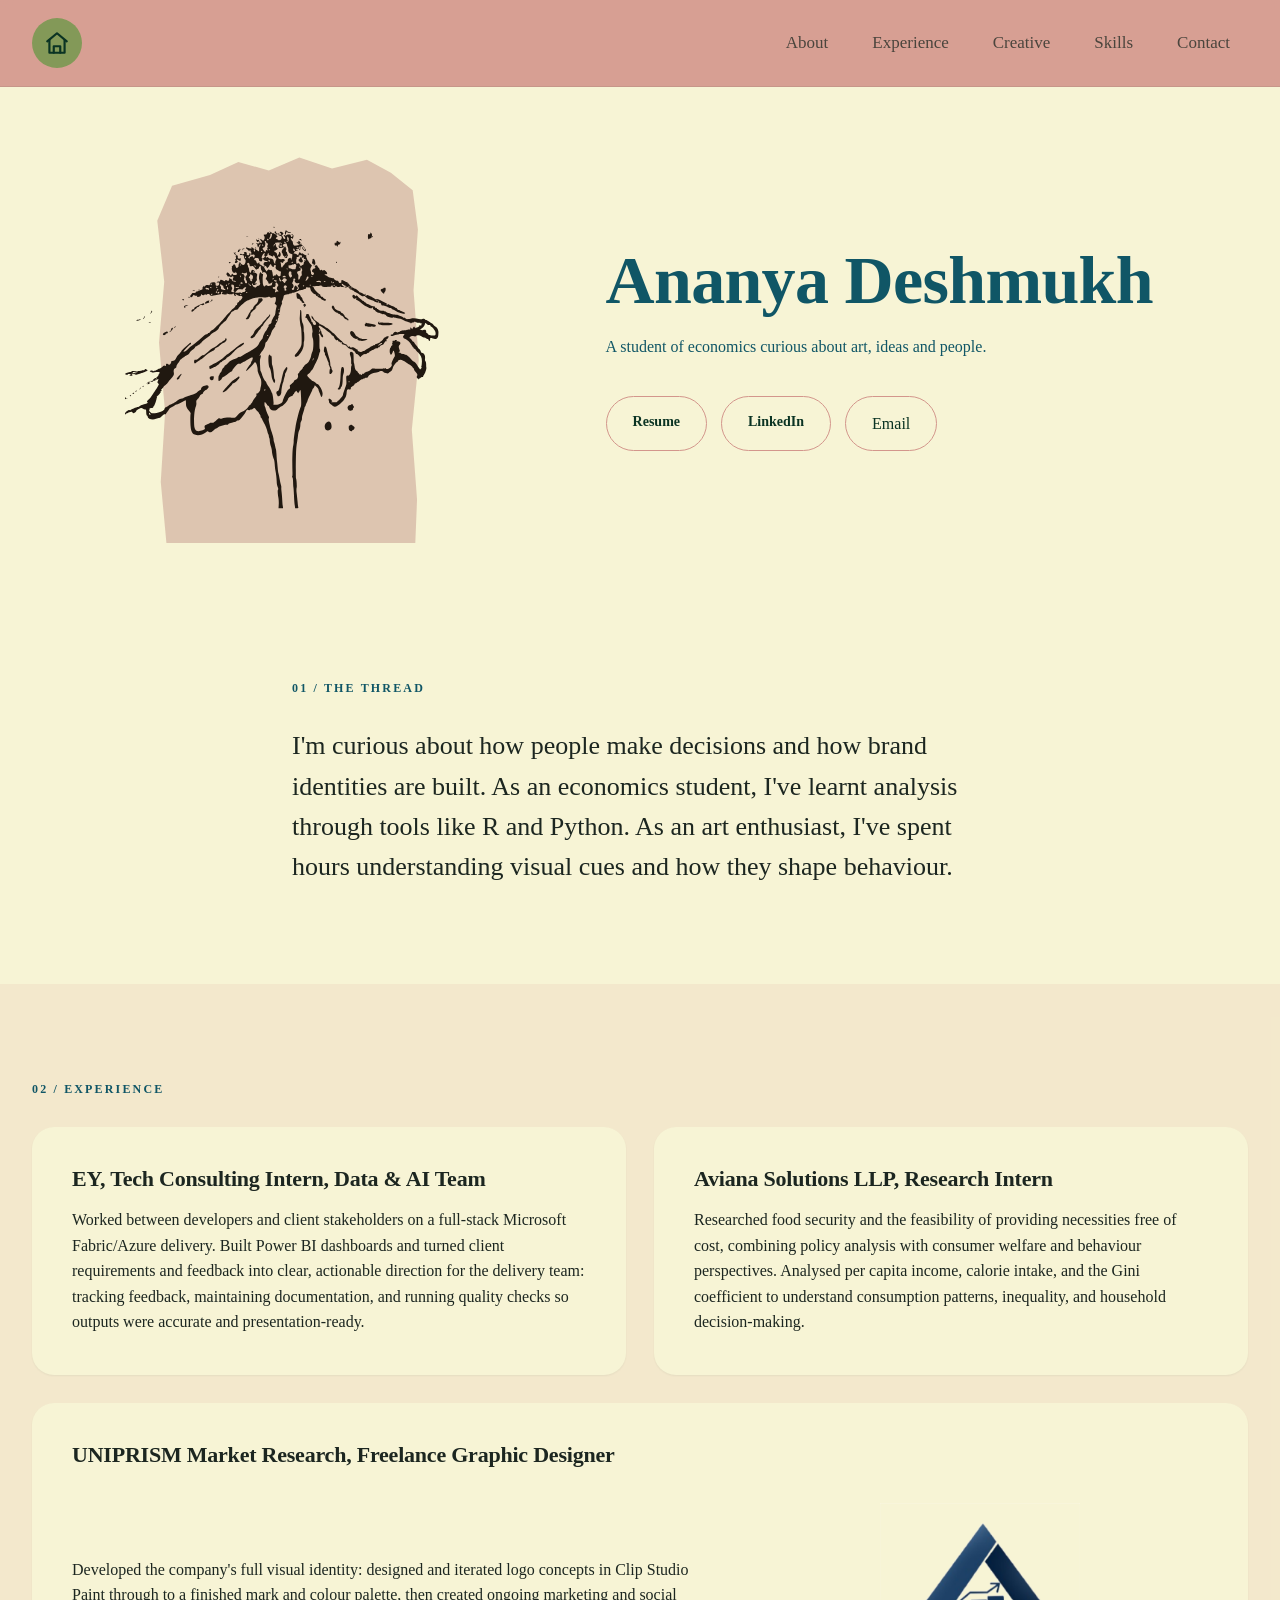
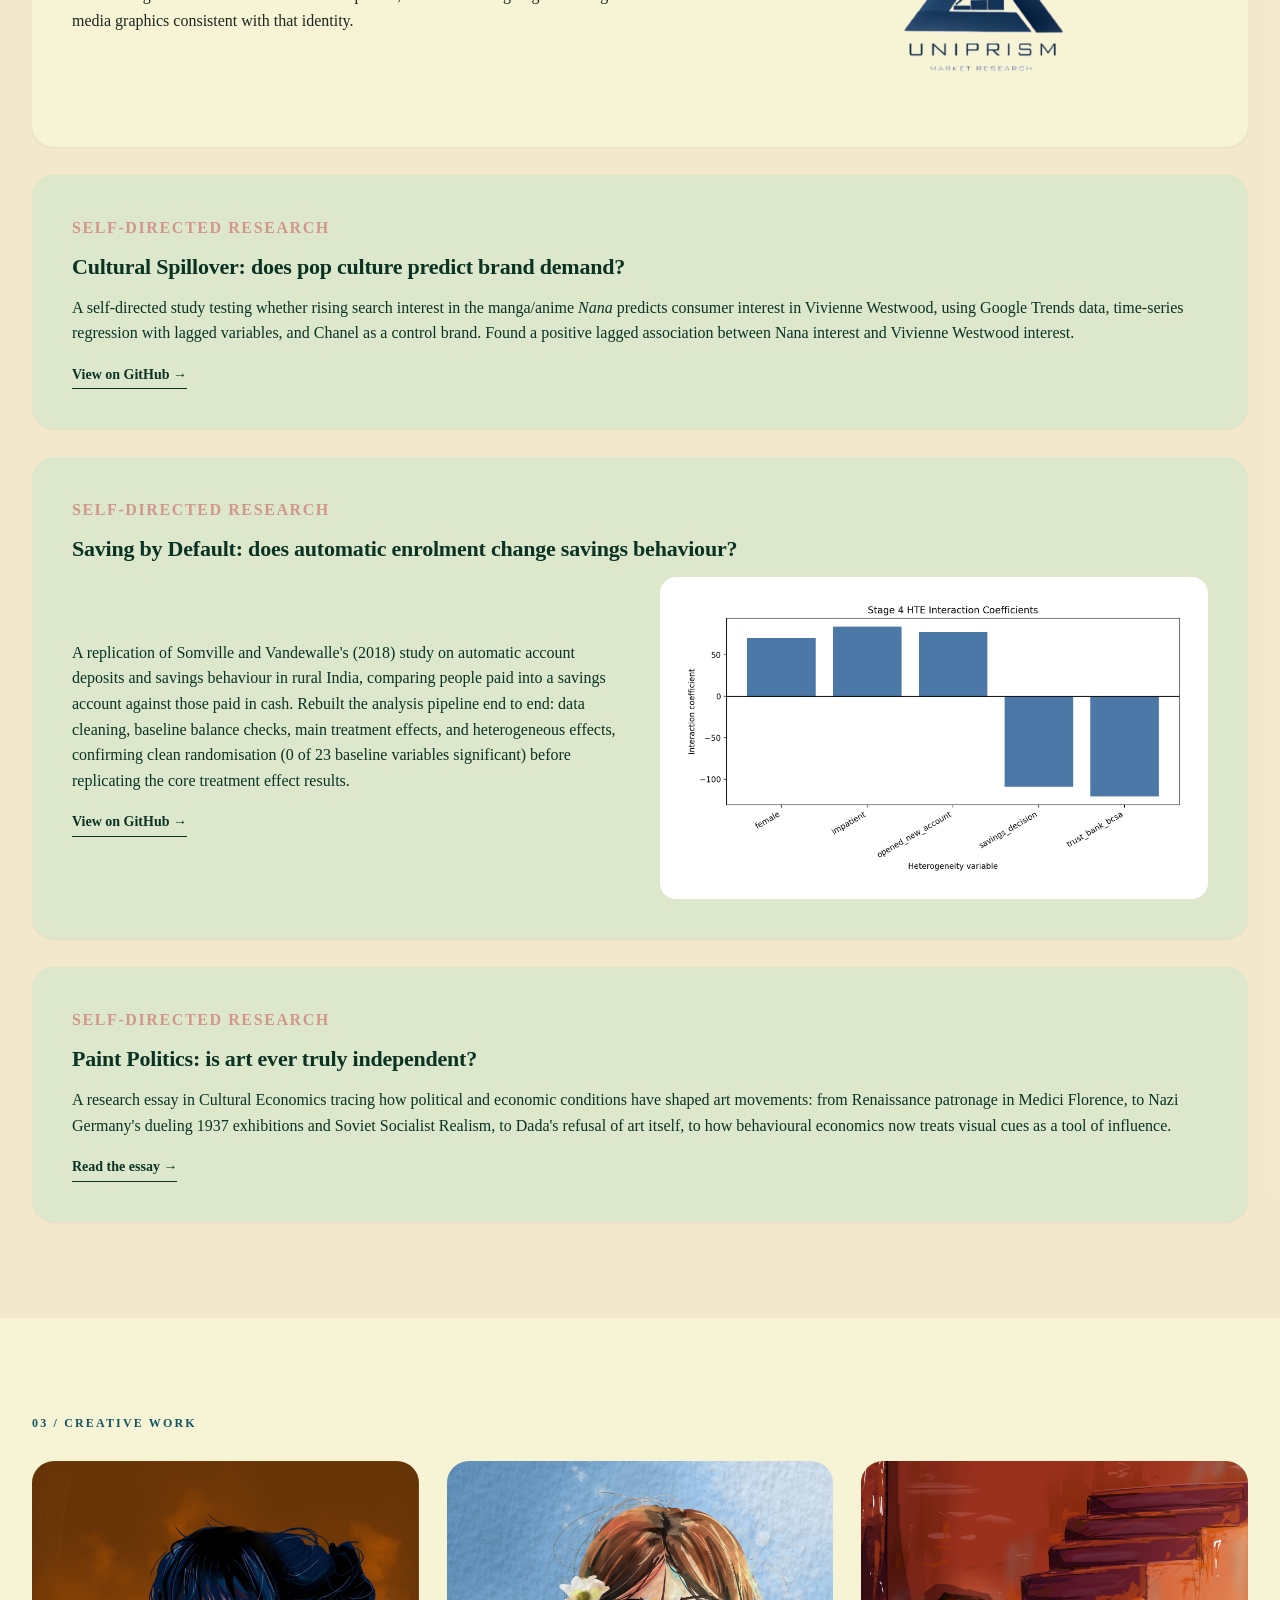
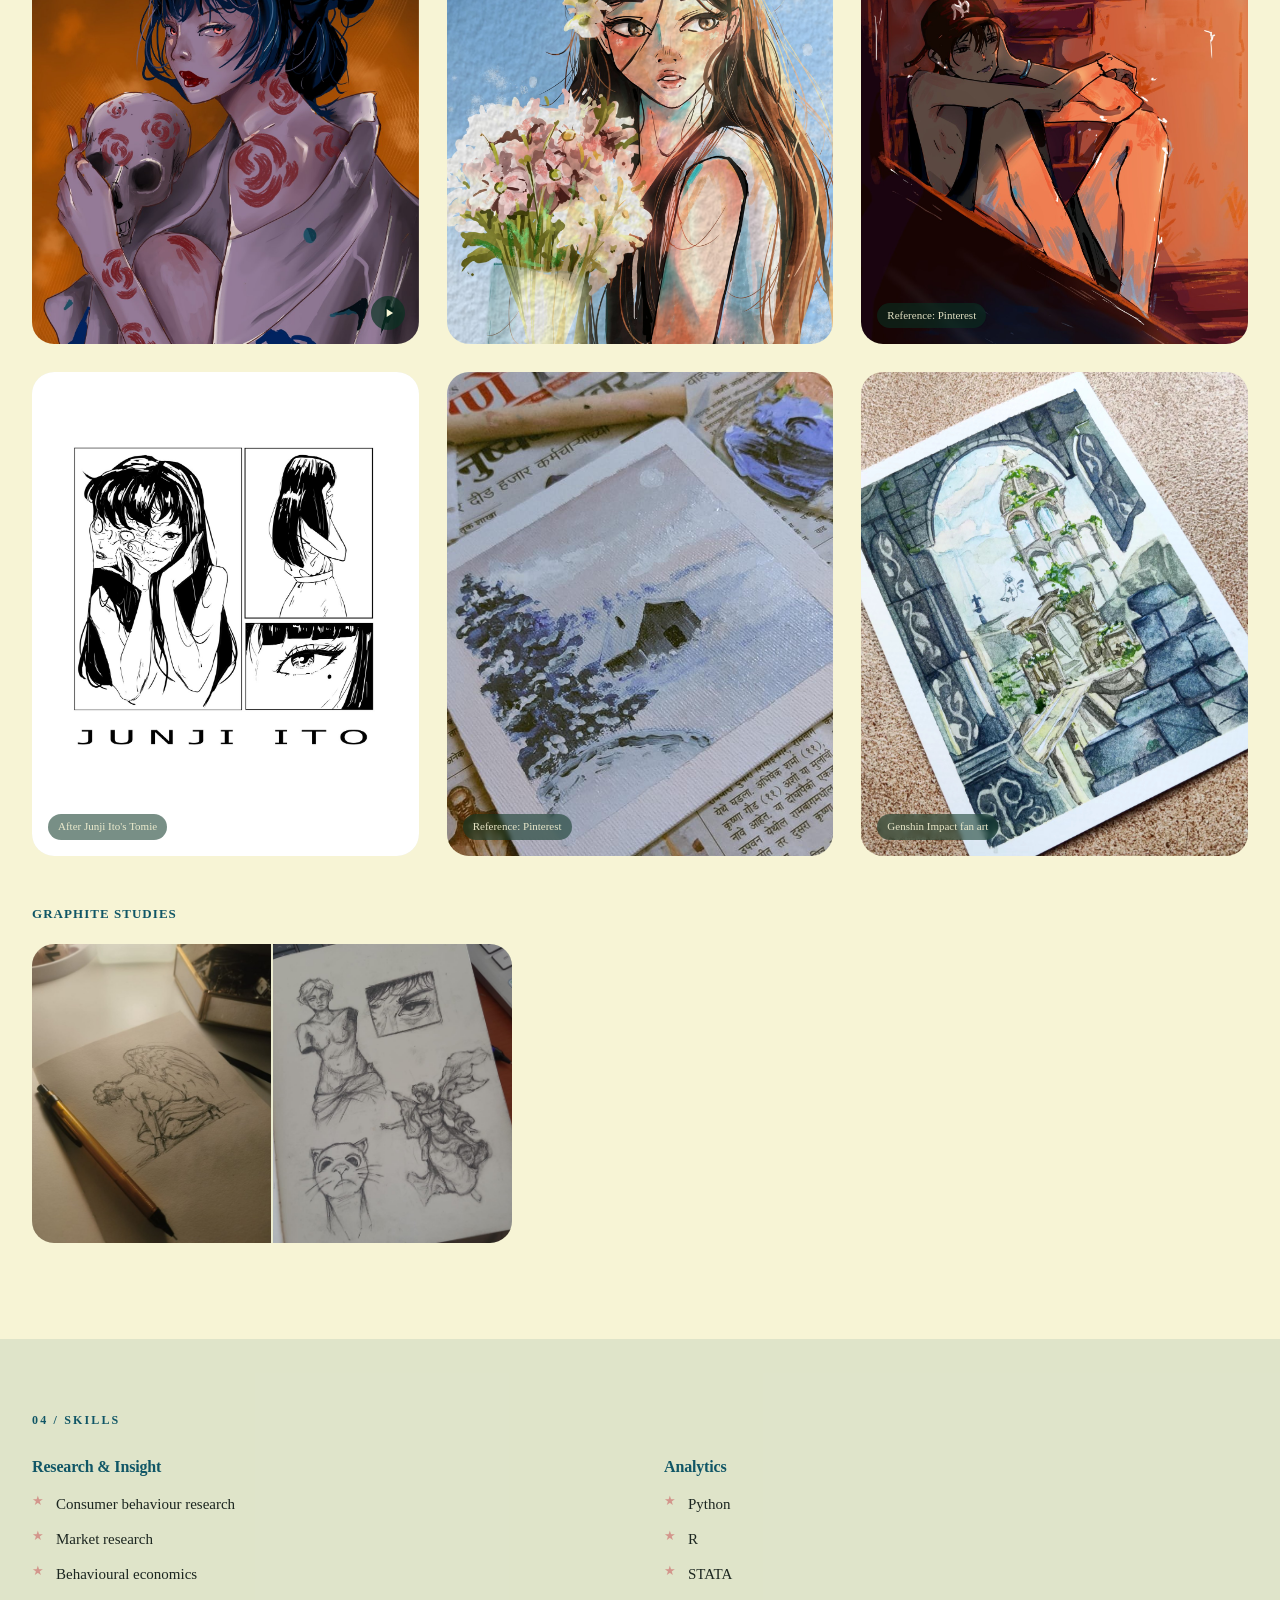
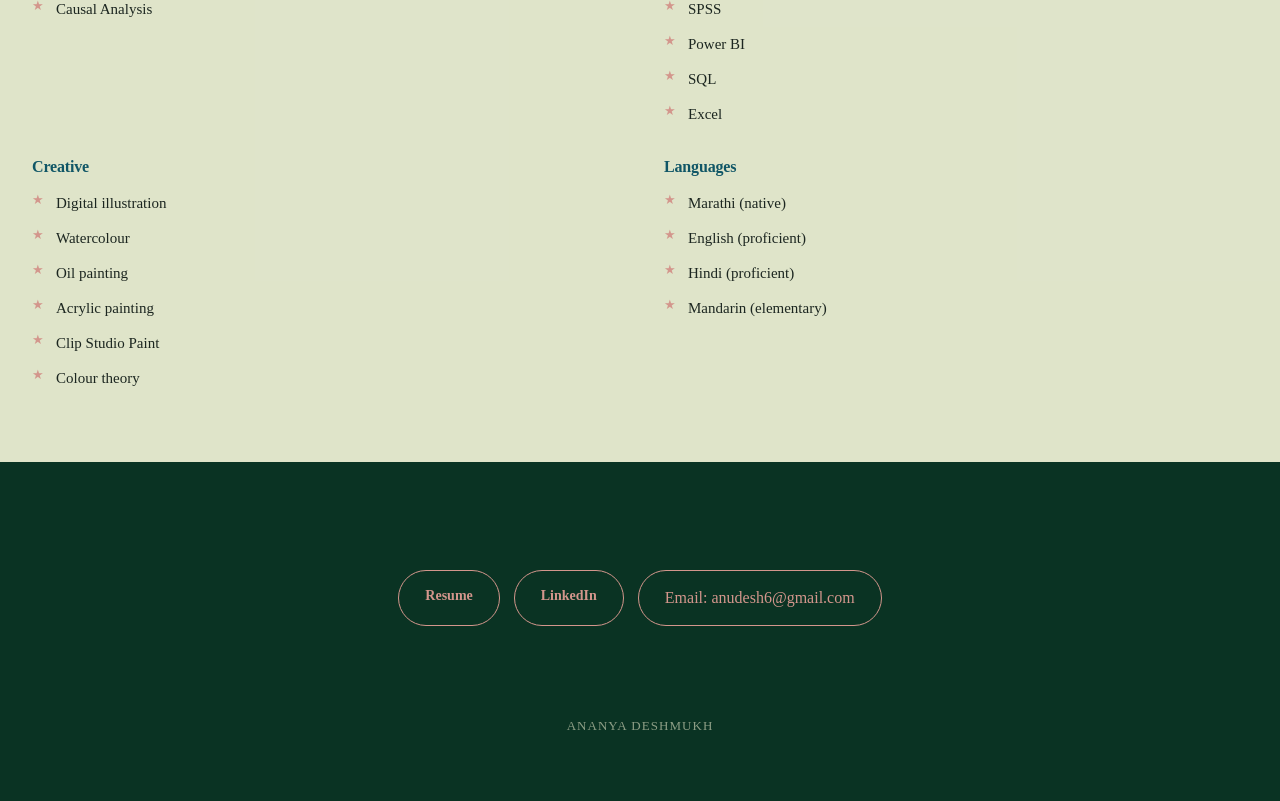
==== index.html @ c14b0b46 "Fix empty video lightbox and conflicting native fullscreen control - openLightboxVideo cleared the i" ====
<!DOCTYPE html>
<html lang="en">
<head>
  <meta charset="UTF-8">
  <meta name="viewport" content="width=device-width, initial-scale=1.0">
  <title>Ananya Deshmukh Portfolio</title>
  <link rel="icon" type="image/svg+xml" href="assets/favicon.svg">
  <link rel="stylesheet" href="https://api.fontshare.com/v2/css?f[]=gambetta@400,500,600,700&display=swap">
  <link rel="stylesheet" href="styles.css">
</head>
<body>

  <header class="nav">
    <div class="nav-inner">
      <a href="#top" class="nav-home" aria-label="Home">
        <svg width="20" height="20" viewBox="0 0 24 24" fill="none" stroke="currentColor" stroke-width="2" stroke-linecap="round" stroke-linejoin="round">
          <path d="M3 10.5 12 3l9 7.5"></path>
          <path d="M5 9.5V21h14V9.5"></path>
          <path d="M9 21v-6h6v6"></path>
        </svg>
      </a>
      <button type="button" class="nav-toggle" aria-label="Menu" aria-expanded="false" aria-controls="nav-links">
        <svg width="22" height="22" viewBox="0 0 24 24" fill="none" stroke="currentColor" stroke-width="2" stroke-linecap="round" stroke-linejoin="round">
          <path d="M3 6h18"></path>
          <path d="M3 12h18"></path>
          <path d="M3 18h18"></path>
        </svg>
      </button>
      <nav class="nav-links" id="nav-links">
        <a href="#thread">About</a>
        <a href="#work">Experience</a>
        <a href="#creative">Creative</a>
        <a href="#skills">Skills</a>
        <a href="#contact">Contact</a>
      </nav>
    </div>
  </header>

  <main>

    <!-- 1. Hero -->
    <section class="hero" id="top">
      <div class="hero-inner">
        <div class="hero-text">
          <h1>Ananya Deshmukh</h1>
          <p class="hero-subline">A student of economics curious about art, ideas and people.</p>
          <div class="cta-row">
            <a class="btn btn-primary" href="assets/Ananya_Deshmukh_Resume.pdf" target="_blank" rel="noopener">Resume</a>
            <a class="btn btn-outline" href="https://www.linkedin.com/in/ananya-deshmukh-527a0225a/" target="_blank" rel="noopener">LinkedIn</a>
            <button type="button" class="btn btn-outline js-copy-email" data-email="anudesh6@gmail.com">Email</button>
          </div>
        </div>
        <div class="hero-art">
          <img src="assets/art/flower-collage.svg" alt="Hand-drawn wilting flower illustration on a torn paper collage, by Ananya Deshmukh">
        </div>
      </div>
    </section>

    <!-- 2. The Thread -->
    <section class="thread" id="thread">
      <div class="section-inner narrow">
        <p class="eyebrow">01 / The Thread</p>
        <p class="thread-copy">I'm curious about how people make decisions and how brand identities are built. As an economics student, I've learnt analysis through tools like R and Python. As an art enthusiast, I've spent hours understanding visual cues and how they shape behaviour.</p>
      </div>
    </section>

    <!-- 3. Insight Case Studies -->
    <section class="work" id="work">
      <div class="section-inner">
        <p class="eyebrow">02 / Experience</p>

        <div class="card-grid">

          <article class="card">
            <h3>EY, Tech Consulting Intern, Data &amp; AI Team</h3>
            <p>Worked between developers and client stakeholders on a full-stack Microsoft Fabric/Azure delivery. Built Power BI dashboards and turned client requirements and feedback into clear, actionable direction for the delivery team: tracking feedback, maintaining documentation, and running quality checks so outputs were accurate and presentation-ready.</p>
          </article>

          <article class="card">
            <h3>Aviana Solutions LLP, Research Intern</h3>
            <p>Researched food security and the feasibility of providing necessities free of cost, combining policy analysis with consumer welfare and behaviour perspectives. Analysed per capita income, calorie intake, and the Gini coefficient to understand consumption patterns, inequality, and household decision-making.</p>
          </article>

          <article class="card card-wide">
            <h3>UNIPRISM Market Research, Freelance Graphic Designer</h3>
            <div class="uniprism-layout">
              <div class="uniprism-copy">
                <p>Developed the company's full visual identity: designed and iterated logo concepts in Clip Studio Paint through to a finished mark and colour palette, then created ongoing marketing and social media graphics consistent with that identity.</p>
              </div>
              <div class="uniprism-logo">
                <img src="assets/uniprism.png" alt="UNIPRISM Market Research logo, designed by Ananya Deshmukh">
              </div>
            </div>
          </article>

          <article class="card card-highlight card-wide">
            <p class="card-label">Self-directed research</p>
            <h3>Cultural Spillover: does pop culture predict brand demand?</h3>
            <p>A self-directed study testing whether rising search interest in the manga/anime <em>Nana</em> predicts consumer interest in Vivienne Westwood, using Google Trends data, time-series regression with lagged variables, and Chanel as a control brand. Found a positive lagged association between Nana interest and Vivienne Westwood interest.</p>
            <a class="text-link" href="https://github.com/Ananya03-21/Cultural-Spillover" target="_blank" rel="noopener">View on GitHub →</a>
          </article>

          <article class="card card-highlight card-wide">
            <p class="card-label">Self-directed research</p>
            <h3>Saving by Default: does automatic enrolment change savings behaviour?</h3>
            <div class="saving-layout">
              <div class="saving-copy">
                <p>A replication of Somville and Vandewalle's (2018) study on automatic account deposits and savings behaviour in rural India, comparing people paid into a savings account against those paid in cash. Rebuilt the analysis pipeline end to end: data cleaning, baseline balance checks, main treatment effects, and heterogeneous effects, confirming clean randomisation (0 of 23 baseline variables significant) before replicating the core treatment effect results.</p>
                <a class="text-link" href="https://github.com/Ananya03-21/saving-by-default-replication" target="_blank" rel="noopener">View on GitHub →</a>
              </div>
              <div class="figure-box">
                <img src="assets/art/hte-interaction-plot.png" alt="Stage 4 heterogeneous treatment effect interaction coefficients from the Saving by Default replication">
              </div>
            </div>
          </article>

          <article class="card card-highlight card-wide">
            <p class="card-label">Self-directed research</p>
            <h3>Paint Politics: is art ever truly independent?</h3>
            <p>A research essay in Cultural Economics tracing how political and economic conditions have shaped art movements: from Renaissance patronage in Medici Florence, to Nazi Germany's dueling 1937 exhibitions and Soviet Socialist Realism, to Dada's refusal of art itself, to how behavioural economics now treats visual cues as a tool of influence.</p>
            <a class="text-link" href="writing/paint-politics.html">Read the essay →</a>
          </article>

        </div>
      </div>
    </section>

    <!-- 4. Creative Work -->
    <section class="creative" id="creative">
      <div class="section-inner">
        <p class="eyebrow">03 / Creative Work</p>

        <div class="gallery">
          <figure class="gallery-item flip-card">
            <div class="flip-card-inner">
              <div class="flip-card-front">
                <img src="assets/art/skull-and-roses.jpg" alt="Digital illustration of a skull with roses">
                <button type="button" class="play-btn" aria-label="Play video">
                  <svg width="14" height="14" viewBox="0 0 24 24" fill="currentColor">
                    <path d="M8 5v14l11-7z"></path>
                  </svg>
                </button>
              </div>
              <div class="flip-card-back">
                <video src="assets/art/skull-and-roses.mp4" controls playsinline controlsList="nofullscreen noremoteplayback"></video>
                <button type="button" class="expand-btn" aria-label="View video full screen">
                  <svg width="14" height="14" viewBox="0 0 24 24" fill="none" stroke="currentColor" stroke-width="2.5" stroke-linecap="round" stroke-linejoin="round">
                    <path d="M8 3H5a2 2 0 0 0-2 2v3"></path>
                    <path d="M16 3h3a2 2 0 0 1 2 2v3"></path>
                    <path d="M21 16v3a2 2 0 0 1-2 2h-3"></path>
                    <path d="M8 21H5a2 2 0 0 1-2-2v-3"></path>
                  </svg>
                </button>
                <button type="button" class="flip-back-btn" aria-label="Back to image">
                  <svg width="14" height="14" viewBox="0 0 24 24" fill="none" stroke="currentColor" stroke-width="2.5" stroke-linecap="round">
                    <path d="M19 12H5"></path>
                    <path d="M11 6l-6 6 6 6"></path>
                  </svg>
                </button>
              </div>
            </div>
          </figure>

          <figure class="gallery-item">
            <img src="assets/art/flowers.jpg" alt="Digital illustration of flowers">
          </figure>

          <figure class="gallery-item">
            <img src="assets/art/stairs.jpg" alt="Digital illustration of a staircase">
            <span class="art-ref">Reference: Pinterest</span>
          </figure>

          <figure class="gallery-item">
            <img src="assets/art/tomie.jpg" alt="Fan art of Junji Ito's character Tomie">
            <span class="art-ref">After Junji Ito's Tomie</span>
          </figure>

          <figure class="gallery-item">
            <img src="assets/art/winter-cabin.jpeg" alt="Painting of a winter cabin">
            <span class="art-ref">Reference: Pinterest</span>
          </figure>

          <figure class="gallery-item">
            <img src="assets/art/mondstadt-full.jpg" alt="Watercolour painting of Mondstadt, an in-game location from Genshin Impact, photographed on a carpet background">
            <span class="art-ref">Genshin Impact fan art</span>
          </figure>
        </div>

        <p class="gallery-subhead">Graphite studies</p>
        <div class="gallery gallery-graphite">
          <figure class="gallery-item gallery-pair">
            <div class="pair-images">
              <img src="assets/art/anatomy-1.jpg" alt="Graphite anatomy study, kneeling winged figure">
              <img src="assets/art/anatomy-2.jpeg" alt="Graphite anatomy studies, sketchbook page">
            </div>
          </figure>
        </div>
      </div>
    </section>

    <!-- 5. Skills -->
    <section class="skills" id="skills">
      <div class="section-inner">
        <p class="eyebrow">04 / Skills</p>

        <div class="skills-grid">
          <div class="skill-group skill-research">
            <h3>Research &amp; Insight</h3>
            <ul class="skill-list">
              <li>Consumer behaviour research</li>
              <li>Market research</li>
              <li>Behavioural economics</li>
              <li>Causal Analysis</li>
            </ul>
          </div>

          <div class="skill-group skill-analytics">
            <h3>Analytics</h3>
            <ul class="skill-list">
              <li>Python</li>
              <li>R</li>
              <li>STATA</li>
              <li>SPSS</li>
              <li>Power BI</li>
              <li>SQL</li>
              <li>Excel</li>
            </ul>
          </div>

          <div class="skill-group skill-creative">
            <h3>Creative</h3>
            <ul class="skill-list">
              <li>Digital illustration</li>
              <li>Watercolour</li>
              <li>Oil painting</li>
              <li>Acrylic painting</li>
              <li>Clip Studio Paint</li>
              <li>Colour theory</li>
            </ul>
          </div>

          <div class="skill-group skill-languages">
            <h3>Languages</h3>
            <ul class="skill-list">
              <li>Marathi (native)</li>
              <li>English (proficient)</li>
              <li>Hindi (proficient)</li>
              <li>Mandarin (elementary)</li>
            </ul>
          </div>
        </div>
      </div>
    </section>

  </main>

  <!-- 6. Close -->
  <footer class="close" id="contact">
    <div class="section-inner narrow">
      <div class="cta-row">
        <a class="btn btn-primary-dark" href="assets/Ananya_Deshmukh_Resume.pdf" target="_blank" rel="noopener">Resume</a>
        <a class="btn btn-outline-dark" href="https://www.linkedin.com/in/ananya-deshmukh-527a0225a/" target="_blank" rel="noopener">LinkedIn</a>
        <button type="button" class="btn btn-outline-dark js-copy-email" data-email="anudesh6@gmail.com">Email: anudesh6@gmail.com</button>
      </div>
      <p class="footer-name">Ananya Deshmukh</p>
    </div>
  </footer>

  <div class="lightbox" id="lightbox" aria-hidden="true">
    <button type="button" class="lightbox-close" aria-label="Close">&times;</button>
    <img src="" alt="" class="lightbox-img">
    <video class="lightbox-video" controls playsinline></video>
  </div>

  <script src="script.js"></script>
</body>
</html>
---- styles.css ----
/* ---------- Reset & base ---------- */
* {
  margin: 0;
  padding: 0;
  box-sizing: border-box;
}

:root {
  --dark-green: #0A3323;
  --moss: #839958;
  --beige: #F7F4D5;
  --rosy: #D3968C;
  --midnight: #105666;

  --ink: #1c2620;
  --radius: 22px;
}

html {
  scroll-behavior: smooth;
  overflow-x: hidden;
}

body {
  background: var(--beige);
  color: var(--ink);
  font-family: 'Georgia', 'Iowan Old Style', 'Palatino Linotype', serif;
  line-height: 1.6;
  -webkit-font-smoothing: antialiased;
  overflow-x: hidden;
  padding-top: 87px;
}

h1, h2, h3 {
  font-family: 'Helvetica Neue', 'Times New Roman', sans-serif;
  font-weight: 700;
  line-height: 1.1;
  letter-spacing: -0.01em;
}

em {
  font-style: italic;
  font-weight: 400;
}

a {
  color: inherit;
  text-decoration: none;
}

img {
  max-width: 100%;
  display: block;
}

.section-inner {
  max-width: 1320px;
  margin: 0 auto;
  padding: 0 32px;
}

.section-inner.narrow {
  max-width: 760px;
}

.eyebrow {
  font-family: 'Helvetica Neue', 'Times New Roman', sans-serif;
  font-size: 12px;
  font-weight: 700;
  letter-spacing: 0.18em;
  text-transform: uppercase;
  color: var(--midnight);
  margin-bottom: 28px;
}

.section-title {
  font-size: clamp(28px, 4vw, 42px);
  margin-bottom: 44px;
  max-width: 640px;
}

/* ---------- Nav ---------- */
.nav {
  position: fixed;
  top: 0;
  left: 0;
  right: 0;
  z-index: 50;
  background: rgba(211, 150, 140, 0.9);
  backdrop-filter: blur(6px);
  border-bottom: 1px solid rgba(10, 51, 35, 0.08);
}

.nav-inner {
  max-width: 1320px;
  margin: 0 auto;
  padding: 18px 32px;
  display: flex;
  align-items: center;
  justify-content: space-between;
}

.nav-home {
  display: inline-flex;
  align-items: center;
  justify-content: center;
  width: 50px;
  height: 50px;
  border-radius: 50%;
  background: var(--moss);
  color: var(--dark-green);
  transition: background 0.15s ease, color 0.15s ease;
}

.nav-home svg {
  width: 26px;
  height: 26px;
}

.nav-home:hover,
.nav-home:active {
  background: var(--dark-green);
  color: var(--beige);
}

.nav-toggle {
  display: none;
  align-items: center;
  justify-content: center;
  width: 50px;
  height: 50px;
  border-radius: 50%;
  background: none;
  border: none;
  color: var(--dark-green);
  cursor: pointer;
  -webkit-appearance: none;
  appearance: none;
}

.nav-toggle svg {
  width: 26px;
  height: 26px;
}

.nav-links {
  display: flex;
  gap: 8px;
  font-family: 'Helvetica Neue', 'Times New Roman', sans-serif;
  font-size: 17px;
  font-weight: 500;
}

.nav-links a {
  opacity: 0.75;
  padding: 10px 18px;
  border-radius: 999px;
  background: transparent;
  transition: opacity 0.15s ease, color 0.15s ease, background 0.15s ease;
}

.nav-links a:hover,
.nav-links a:active {
  opacity: 1;
  background: var(--moss);
  color: var(--dark-green);
}

/* ---------- Buttons ---------- */
.cta-row {
  display: flex;
  flex-wrap: wrap;
  gap: 14px;
  margin-top: 36px;
}

.btn {
  font-family: 'Helvetica Neue', 'Times New Roman', sans-serif;
  font-size: 14px;
  font-weight: 600;
  padding: 14px 26px;
  border-radius: 999px;
  transition: transform 0.15s ease, background 0.15s ease, color 0.15s ease, border-color 0.15s ease;
  display: inline-block;
  margin: 0;
  cursor: pointer;
}

button.btn {
  font: inherit;
  background: none;
  -webkit-appearance: none;
  appearance: none;
}

.js-copy-email.is-copied {
  background: var(--moss);
  border-color: var(--moss);
  color: var(--beige);
}

.js-copy-email {
  position: relative;
}

.js-copy-email::after {
  content: "Click to copy";
  position: absolute;
  bottom: calc(100% + 8px);
  left: 50%;
  transform: translateX(-50%) translateY(4px);
  background: var(--dark-green);
  color: var(--beige);
  font-family: 'Helvetica Neue', 'Times New Roman', sans-serif;
  font-size: 12px;
  font-weight: 600;
  padding: 6px 12px;
  border-radius: 999px;
  white-space: nowrap;
  opacity: 0;
  pointer-events: none;
  transition: opacity 0.15s ease, transform 0.15s ease;
}

.js-copy-email:hover::after,
.js-copy-email:focus-visible::after {
  opacity: 1;
  transform: translateX(-50%) translateY(0);
}

.js-copy-email.is-copied:hover::after {
  opacity: 0;
}

.btn:hover {
  transform: translateY(-2px);
}

.btn-primary {
  border: 1.5px solid var(--rosy);
  color: var(--dark-green);
}

.btn-primary:hover {
  background: var(--rosy);
  color: var(--dark-green);
}

.btn-outline {
  border: 1.5px solid var(--rosy);
  color: var(--dark-green);
}

.btn-outline:hover {
  background: var(--rosy);
  color: var(--dark-green);
}

.btn-primary-dark {
  border: 1.5px solid var(--rosy);
  color: var(--rosy);
}

.btn-primary-dark:hover {
  background: var(--rosy);
  color: var(--dark-green);
}

.btn-outline-dark {
  border: 1.5px solid var(--rosy);
  color: var(--rosy);
}

.btn-outline-dark:hover {
  background: var(--rosy);
  color: var(--dark-green);
}

.text-link {
  font-family: 'Helvetica Neue', 'Times New Roman', sans-serif;
  font-weight: 600;
  font-size: 14px;
  color: var(--midnight);
  border-bottom: 1.5px solid var(--midnight);
  padding-bottom: 2px;
  transition: color 0.15s ease, border-color 0.15s ease;
}

.text-link:hover,
.text-link:active {
  color: var(--rosy);
  border-bottom-color: var(--rosy);
}

/* ---------- Hero ---------- */
section[id],
footer[id] {
  scroll-margin-top: 105px;
}

.hero {
  padding: 64px 0 96px;
}

.hero-inner {
  max-width: 1320px;
  margin: 0 auto;
  padding: 0 32px;
  display: grid;
  grid-template-columns: 0.9fr 1.1fr;
  gap: 48px;
  align-items: center;
}

.hero-text,
.hero-art {
  min-width: 0;
}

.hero-art {
  order: -1;
  display: flex;
  justify-content: center;
}

.hero-art img {
  width: 100%;
  max-width: 340px;
}

.hero-inner h1 {
  font-family: 'Gambetta', 'Georgia', serif;
  font-weight: 600;
  font-size: clamp(40px, 6vw, 68px);
  color: var(--midnight);
}

.hero-subline {
  font-family: 'Helvetica Neue', 'Times New Roman', sans-serif;
  font-size: 16px;
  color: var(--midnight);
  margin-top: 16px;
  max-width: 600px;
}

/* ---------- The Thread ---------- */
.thread {
  padding: 40px 0 96px;
}

.thread-copy {
  font-size: clamp(19px, 2.4vw, 26px);
  line-height: 1.55;
  color: var(--ink);
}

/* ---------- Cards / Work ---------- */
.work {
  padding: 96px 0;
  background: rgba(211, 150, 140, 0.12);
}

.card-grid {
  display: grid;
  grid-template-columns: repeat(2, 1fr);
  gap: 28px;
}

.card {
  min-width: 0;
  background: var(--beige);
  border-radius: var(--radius);
  padding: 40px;
  box-shadow: 0 1px 2px rgba(10, 51, 35, 0.06);
}

.card-wide {
  grid-column: span 2;
}

.card-label {
  font-family: 'Helvetica Neue', 'Times New Roman', sans-serif;
  font-size: 12px;
  font-weight: 700;
  letter-spacing: 0.1em;
  text-transform: uppercase;
  color: var(--rosy);
  margin-bottom: 14px;
}

.card h3 {
  font-size: 22px;
  margin-bottom: 16px;
}

.card p {
  font-size: 16px;
  color: var(--ink);
}

.card-note {
  margin-top: 14px;
  font-size: 15px;
  color: var(--midnight);
}

.card-highlight {
  background: #DCE7CB;
  color: var(--dark-green);
}

.card-highlight .card-label {
  color: var(--rosy);
}

.card-highlight p {
  color: var(--dark-green);
}

.card-highlight .text-link {
  color: var(--dark-green);
  border-bottom-color: var(--dark-green);
  margin-top: 18px;
  display: inline-block;
}

.card-highlight .text-link:hover,
.card-highlight .text-link:active {
  color: var(--rosy);
  border-bottom-color: var(--rosy);
}

.uniprism-layout {
  display: grid;
  grid-template-columns: 1.4fr 1fr;
  gap: 40px;
  align-items: center;
}

.uniprism-logo {
  padding: 20px;
  display: flex;
  align-items: center;
  justify-content: center;
}

.uniprism-logo img {
  max-width: 200px;
}

.saving-layout {
  display: grid;
  grid-template-columns: 1fr 1fr;
  gap: 40px;
  align-items: center;
}

.saving-copy .text-link {
  margin-top: 18px;
  display: inline-block;
}

.figure-box {
  background: #ffffff;
  border-radius: 16px;
  padding: 20px;
  display: flex;
  align-items: center;
  justify-content: center;
}

.figure-box img {
  border-radius: 6px;
}

/* ---------- Creative gallery ---------- */
.creative {
  padding: 96px 0;
}

.gallery {
  display: grid;
  grid-template-columns: repeat(3, 1fr);
  gap: 28px;
}

.gallery-item {
  position: relative;
  min-width: 0;
  background: rgba(16, 86, 102, 0.06);
  border-radius: var(--radius);
  overflow: hidden;
}

.gallery-item img {
  width: 100%;
  aspect-ratio: 4 / 5;
  object-fit: cover;
}

@media (min-width: 861px) {
  .gallery-item img {
    cursor: zoom-in;
  }
}

/* ---------- Flip card (skull-and-roses video) ---------- */
.flip-card {
  aspect-ratio: 4 / 5;
  background: none;
  perspective: 1200px;
}

.flip-card-inner {
  position: relative;
  width: 100%;
  height: 100%;
  transition: transform 0.6s ease;
  transform-style: preserve-3d;
}

.flip-card.is-flipped .flip-card-inner {
  transform: rotateY(180deg);
}

.flip-card-front,
.flip-card-back {
  position: absolute;
  inset: 0;
  backface-visibility: hidden;
}

.flip-card-front img {
  width: 100%;
  height: 100%;
  object-fit: cover;
}

.flip-card-back {
  transform: rotateY(180deg);
  background: var(--dark-green);
}

.flip-card-back video {
  width: 100%;
  height: 100%;
  object-fit: cover;
}

.play-btn,
.flip-back-btn,
.expand-btn {
  position: absolute;
  bottom: 14px;
  right: 14px;
  width: 34px;
  height: 34px;
  border-radius: 50%;
  border: none;
  background: rgba(10, 51, 35, 0.7);
  color: var(--beige);
  display: flex;
  align-items: center;
  justify-content: center;
  cursor: pointer;
  z-index: 2;
  transition: background 0.15s ease;
}

.play-btn:hover,
.flip-back-btn:hover,
.expand-btn:hover {
  background: var(--dark-green);
}

.play-btn svg {
  margin-left: 2px;
}

.expand-btn {
  bottom: auto;
  top: 14px;
}

.art-ref {
  position: absolute;
  left: 16px;
  bottom: 16px;
  font-family: 'Helvetica Neue', 'Times New Roman', sans-serif;
  font-size: 11px;
  font-weight: 500;
  color: rgba(247, 244, 213, 0.9);
  background: rgba(10, 51, 35, 0.55);
  padding: 4px 10px;
  border-radius: 999px;
  backdrop-filter: blur(2px);
}

.gallery-subhead {
  font-family: 'Helvetica Neue', 'Times New Roman', sans-serif;
  font-size: 13px;
  font-weight: 700;
  letter-spacing: 0.08em;
  text-transform: uppercase;
  color: var(--midnight);
  margin: 48px 0 20px;
}

.gallery-graphite {
  display: block;
  max-width: 480px;
}

.gallery-pair .pair-images {
  display: grid;
  grid-template-columns: 1fr 1fr;
  gap: 2px;
}

.gallery-pair .pair-images img {
  aspect-ratio: 4 / 5;
}

/* ---------- Skills ---------- */
.skills {
  padding: 72px 0;
  background: rgba(16, 86, 102, 0.1);
}

.skills-grid {
  display: grid;
  grid-template-columns: repeat(2, 1fr);
  gap: 32px 48px;
}

.skill-group h3 {
  font-size: 16px;
  margin-bottom: 16px;
  color: var(--midnight);
}

.skill-list {
  list-style: none;
  display: flex;
  flex-direction: column;
  gap: 11px;
}

.skill-list li {
  position: relative;
  padding-left: 24px;
  font-family: 'Helvetica Neue', 'Times New Roman', sans-serif;
  font-size: 15px;
  color: var(--ink);
}

.skill-list li::before {
  content: "\2605";
  position: absolute;
  left: 0;
  top: -1px;
  color: var(--rosy);
  font-size: 13px;
}

/* ---------- Essay / Writing pages ---------- */
.essay-hero {
  padding: 64px 0 32px;
}

.back-link {
  display: inline-block;
  margin-bottom: 40px;
}

.essay-title {
  font-size: clamp(38px, 6vw, 58px);
  margin: 14px 0 20px;
}

.essay-dek {
  font-family: 'Helvetica Neue', 'Times New Roman', sans-serif;
  font-size: 19px;
  color: var(--midnight);
  max-width: 560px;
}

.essay-body {
  padding: 24px 0 96px;
}

.essay-body h2 {
  font-size: 24px;
  margin: 56px 0 20px;
  color: var(--dark-green);
}

.essay-body p {
  font-size: 18px;
  line-height: 1.75;
  margin-bottom: 22px;
}

.essay-body em {
  font-style: italic;
}

.essay-figure {
  margin: 36px 0;
}

.essay-figure img {
  width: 100%;
  border-radius: 14px;
}

.essay-figure figcaption {
  font-family: 'Helvetica Neue', 'Times New Roman', sans-serif;
  font-size: 13px;
  line-height: 1.6;
  color: var(--midnight);
  margin-top: 12px;
}

.essay-figure figcaption a {
  color: var(--midnight);
  border-bottom: 1px solid var(--midnight);
  transition: color 0.15s ease, border-color 0.15s ease;
}

.essay-figure figcaption a:hover,
.essay-figure figcaption a:active {
  color: var(--rosy);
  border-bottom-color: var(--rosy);
}

.essay-figure-small {
  max-width: 320px;
  margin-left: auto;
  margin-right: auto;
}

/* ---------- Close ---------- */
.close {
  background: var(--dark-green);
  color: var(--beige);
  padding: 72px 0 64px;
  text-align: center;
}

.close .cta-row {
  justify-content: center;
}

.footer-name {
  margin-top: 90px;
  font-family: 'Helvetica Neue', 'Times New Roman', sans-serif;
  font-size: 13px;
  letter-spacing: 0.08em;
  text-transform: uppercase;
  opacity: 0.55;
}

/* ---------- Lightbox ---------- */
.lightbox {
  position: fixed;
  inset: 0;
  z-index: 100;
  display: none;
  align-items: center;
  justify-content: center;
  background: rgba(10, 51, 35, 0.92);
  padding: 48px;
}

.lightbox.is-open {
  display: flex;
}

.lightbox-img,
.lightbox-video {
  max-width: 100%;
  max-height: 100%;
  border-radius: 12px;
  box-shadow: 0 20px 60px rgba(0, 0, 0, 0.4);
}

.lightbox-video {
  display: none;
}

.lightbox-close {
  position: absolute;
  top: 24px;
  right: 28px;
  width: 44px;
  height: 44px;
  border-radius: 50%;
  border: none;
  background: rgba(247, 244, 213, 0.15);
  color: var(--beige);
  font-size: 26px;
  line-height: 1;
  cursor: pointer;
  display: flex;
  align-items: center;
  justify-content: center;
  transition: background 0.15s ease;
}

.lightbox-close:hover {
  background: rgba(247, 244, 213, 0.3);
}

/* ---------- Responsive ---------- */
@media (max-width: 860px) {
  .hero-inner {
    grid-template-columns: 1fr;
  }

  .hero-art {
    order: -1;
  }

  .hero-art img {
    max-width: 240px;
  }

  .card-grid {
    grid-template-columns: 1fr;
  }

  .card-wide {
    grid-column: span 1;
  }

  .uniprism-layout,
  .saving-layout {
    grid-template-columns: 1fr;
  }

  .gallery {
    grid-template-columns: repeat(2, 1fr);
  }

  .skills-grid {
    grid-template-columns: 1fr;
  }

  .nav-toggle {
    display: inline-flex;
  }

  .nav-links {
    display: none;
    position: absolute;
    top: 100%;
    left: 0;
    right: 0;
    flex-direction: column;
    gap: 2px;
    background: rgba(211, 150, 140, 0.97);
    padding: 10px 20px 20px;
    border-bottom: 1px solid rgba(10, 51, 35, 0.08);
  }

  .nav-links.is-open {
    display: flex;
  }

  .nav-links a {
    padding: 12px 14px;
  }
}

@media (max-width: 560px) {
  .gallery {
    grid-template-columns: 1fr;
  }

  .gallery-pair .pair-images {
    grid-template-columns: 1fr 1fr;
  }

  .section-inner {
    padding: 0 20px;
  }
}
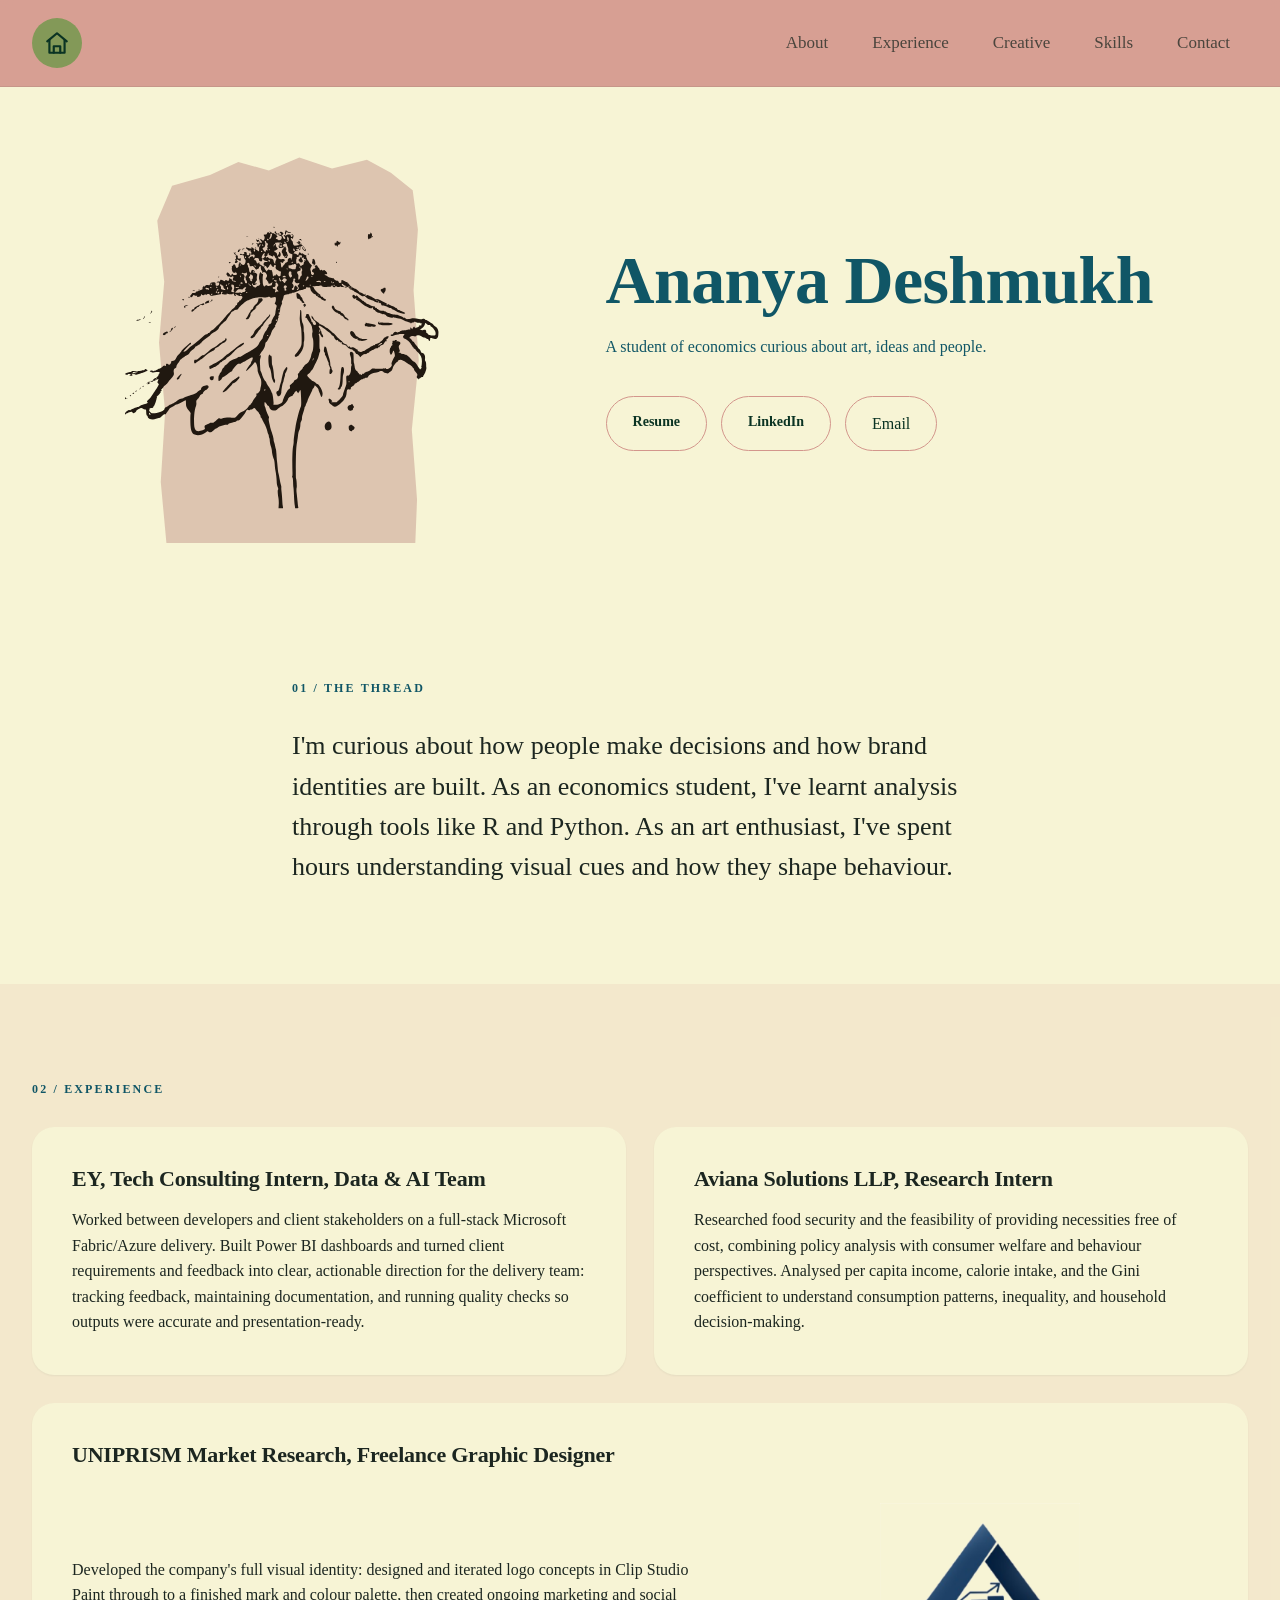
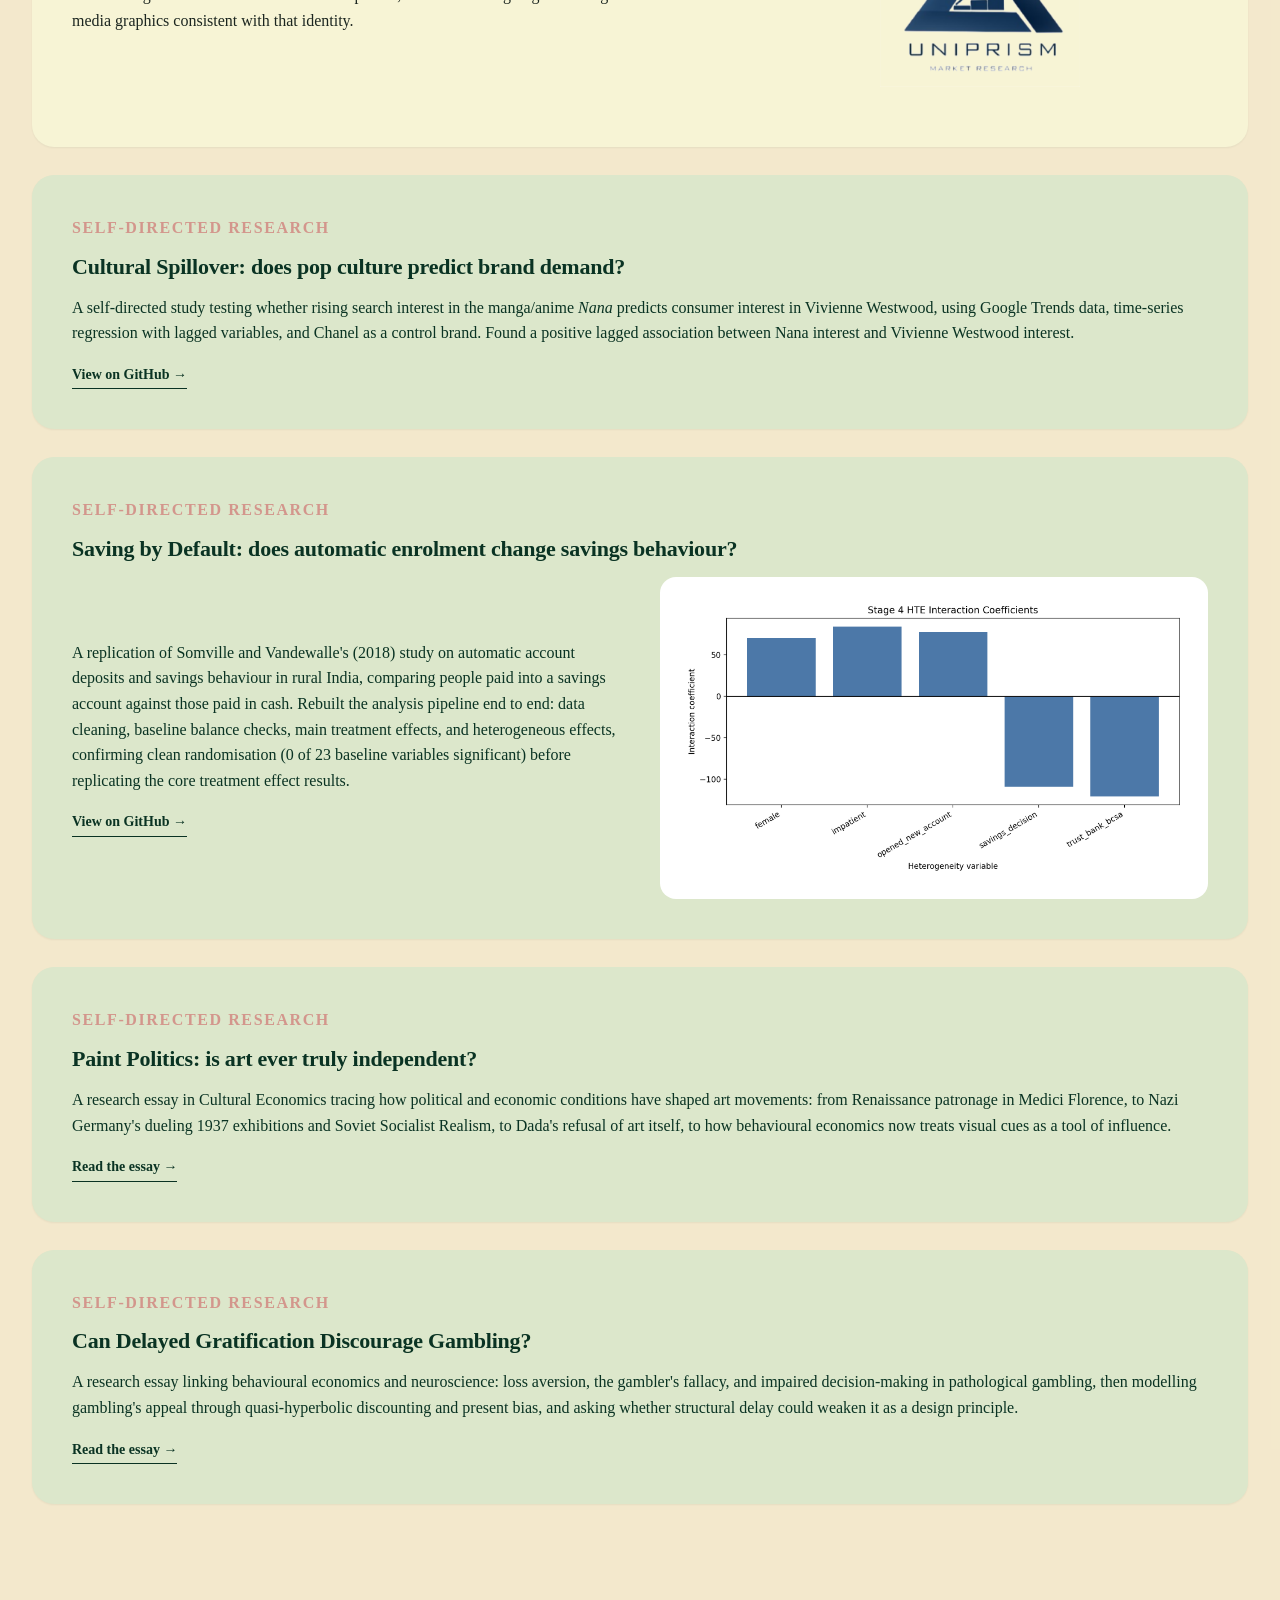
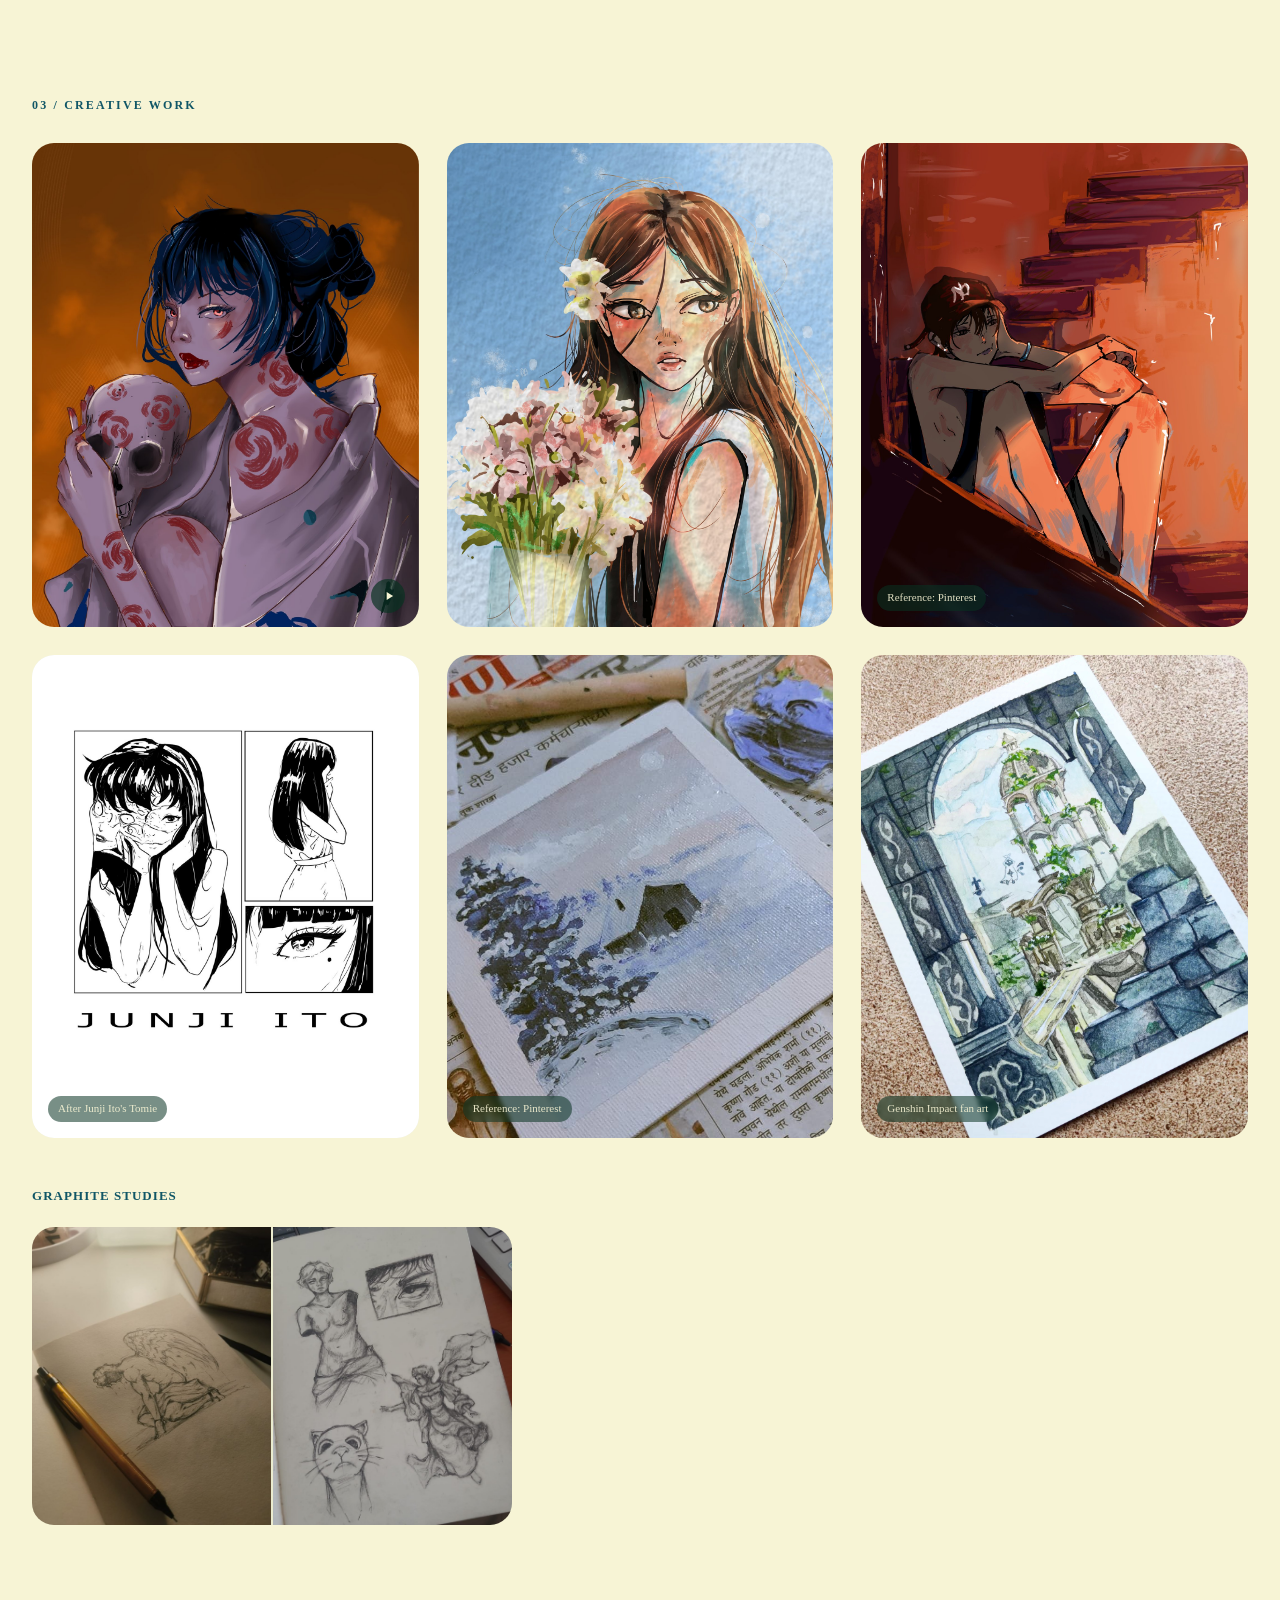
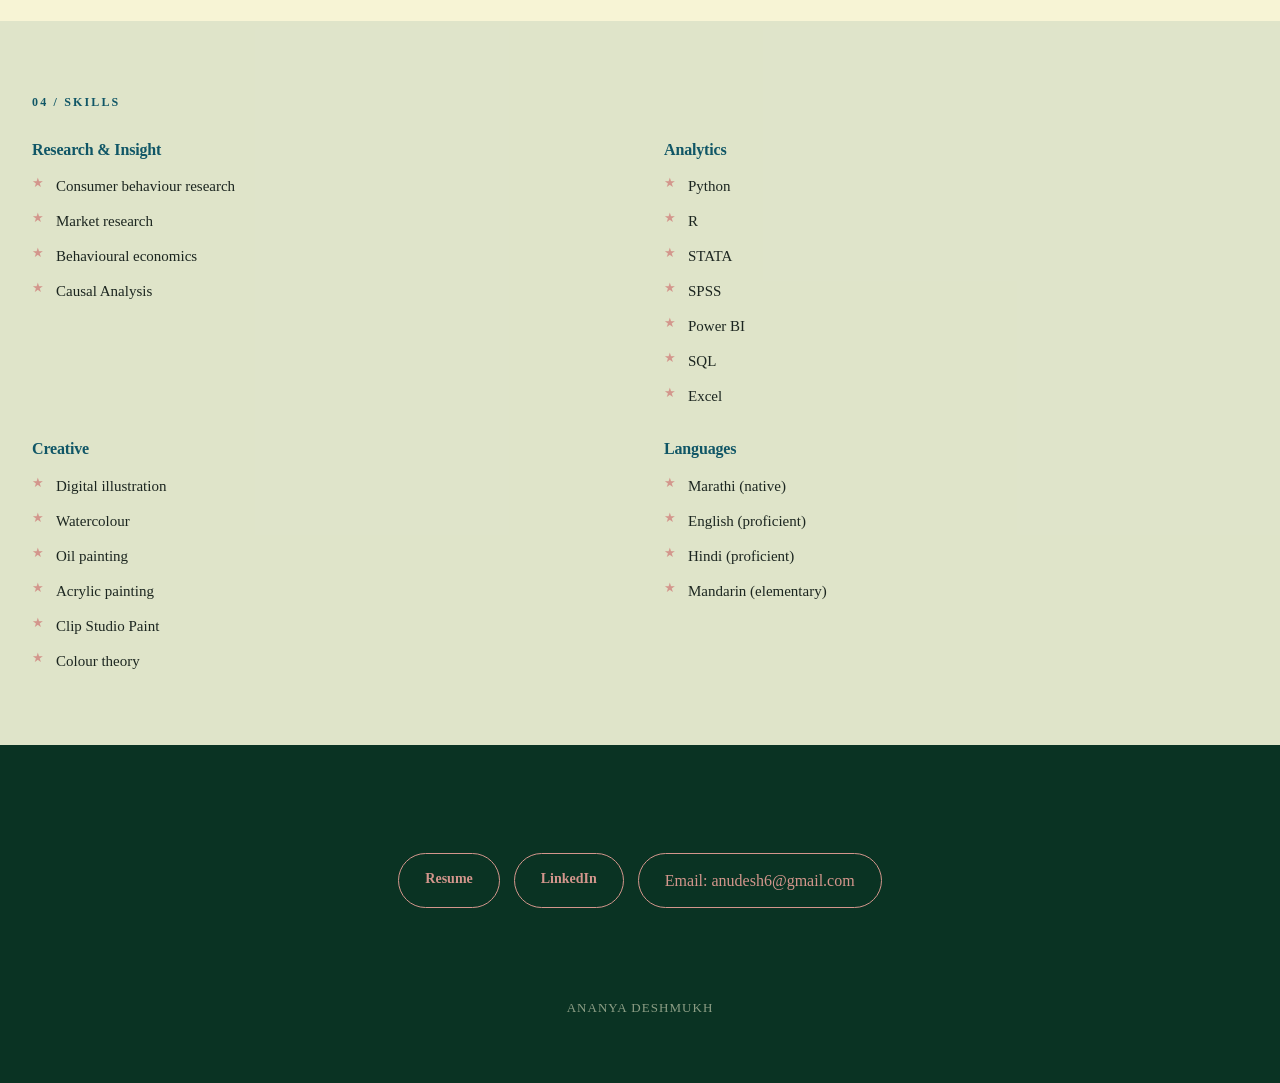
==== commit 6153156f: "Add Delayed Gratification & Gambling essay New essay page mirroring the Paint Politics UI (nav, hero" ====
--- a/index.html
+++ b/index.html
@@ -121,6 +121,13 @@
             <a class="text-link" href="writing/paint-politics.html">Read the essay →</a>
           </article>
 
+          <article class="card card-highlight card-wide">
+            <p class="card-label">Self-directed research</p>
+            <h3>Can Delayed Gratification Discourage Gambling?</h3>
+            <p>A research essay linking behavioural economics and neuroscience: loss aversion, the gambler's fallacy, and impaired decision-making in pathological gambling, then modelling gambling's appeal through quasi-hyperbolic discounting and present bias, and asking whether structural delay could weaken it as a design principle.</p>
+            <a class="text-link" href="writing/delayed-gratification-gambling.html">Read the essay →</a>
+          </article>
+
         </div>
       </div>
     </section>
--- a/styles.css
+++ b/styles.css
@@ -703,6 +703,39 @@
 
 .essay-body em {
   font-style: italic;
+}
+
+.essay-formula {
+  font-size: 19px;
+  text-align: center;
+  font-style: italic;
+  color: var(--dark-green);
+  margin: 8px 0 30px;
+}
+
+.references {
+  font-family: 'Helvetica Neue', 'Times New Roman', sans-serif;
+}
+
+.reference-entry {
+  font-size: 15px;
+  line-height: 1.7;
+  padding-left: 28px;
+  text-indent: -28px;
+  margin-bottom: 18px;
+  color: var(--ink);
+}
+
+.reference-entry a {
+  color: var(--midnight);
+  border-bottom: 1px solid var(--midnight);
+  word-break: break-word;
+}
+
+.reference-entry a:hover,
+.reference-entry a:active {
+  color: var(--rosy);
+  border-bottom-color: var(--rosy);
 }
 
 .essay-figure {
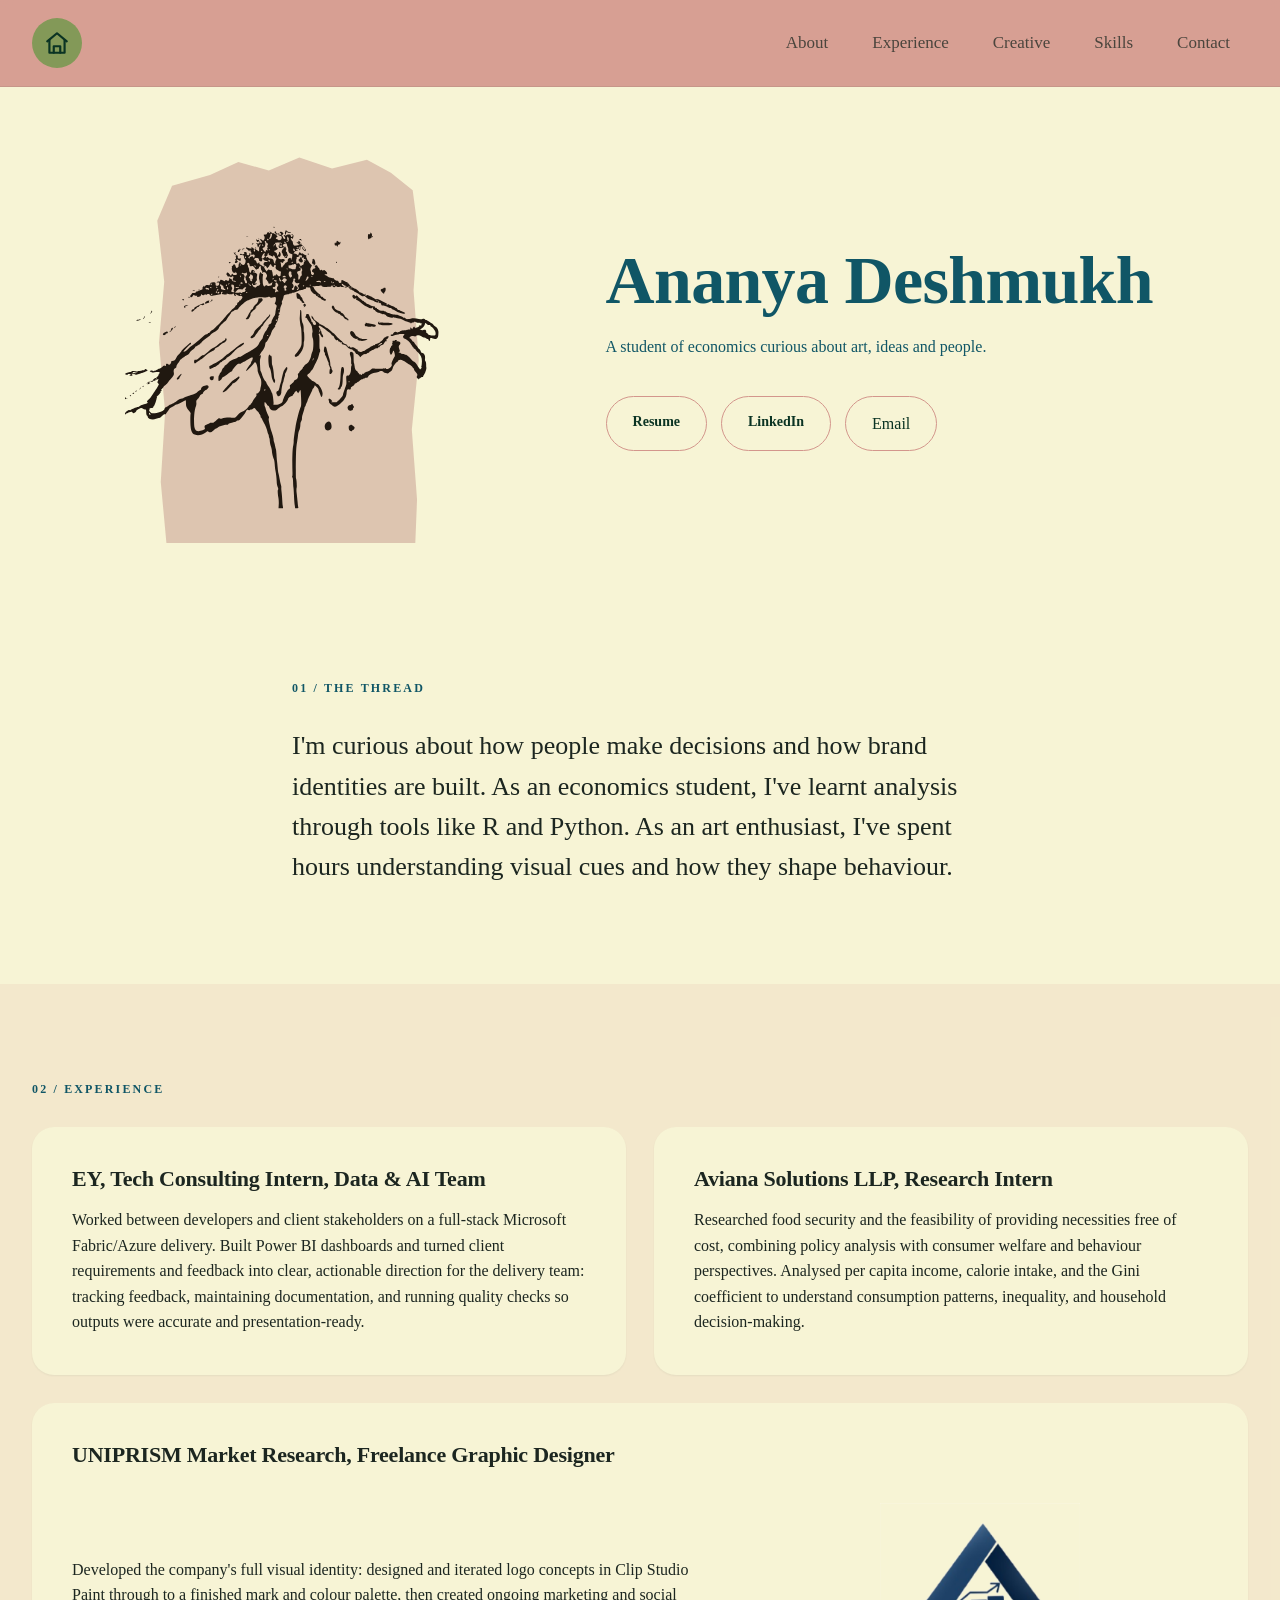
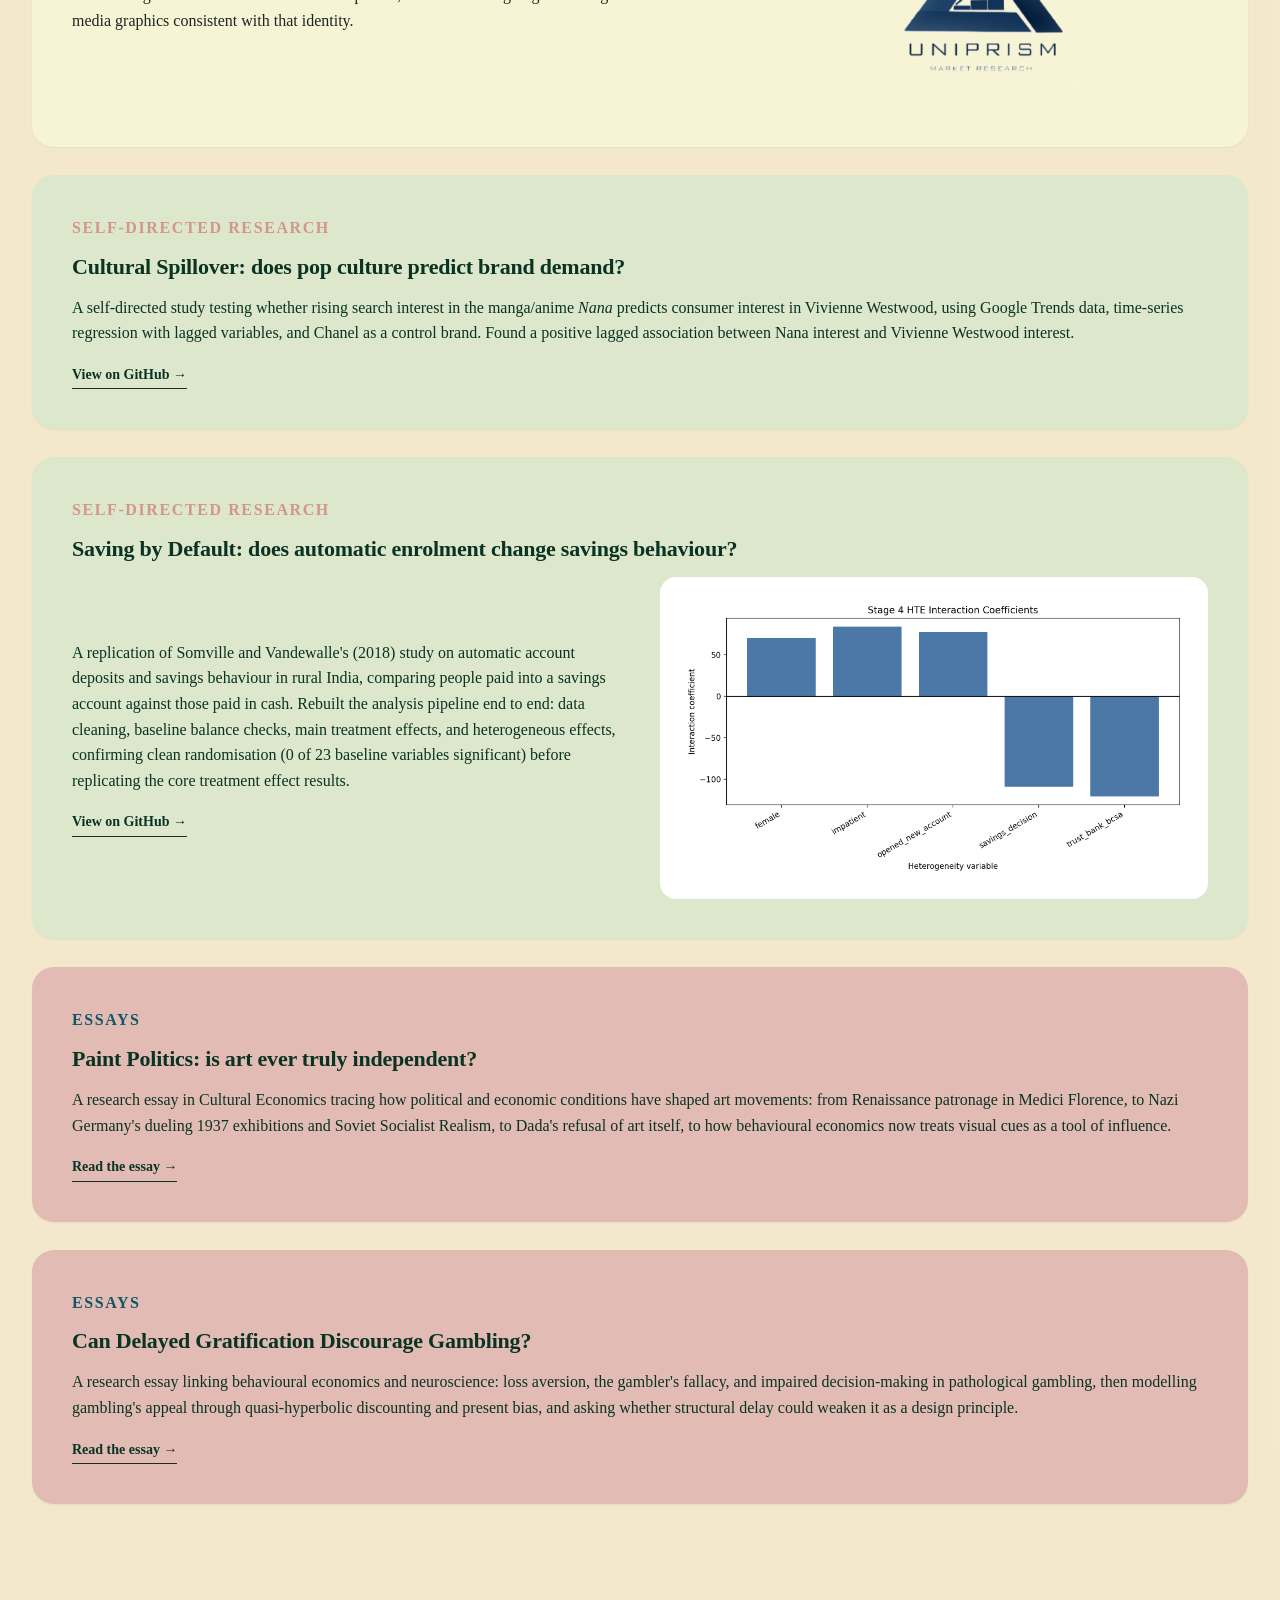
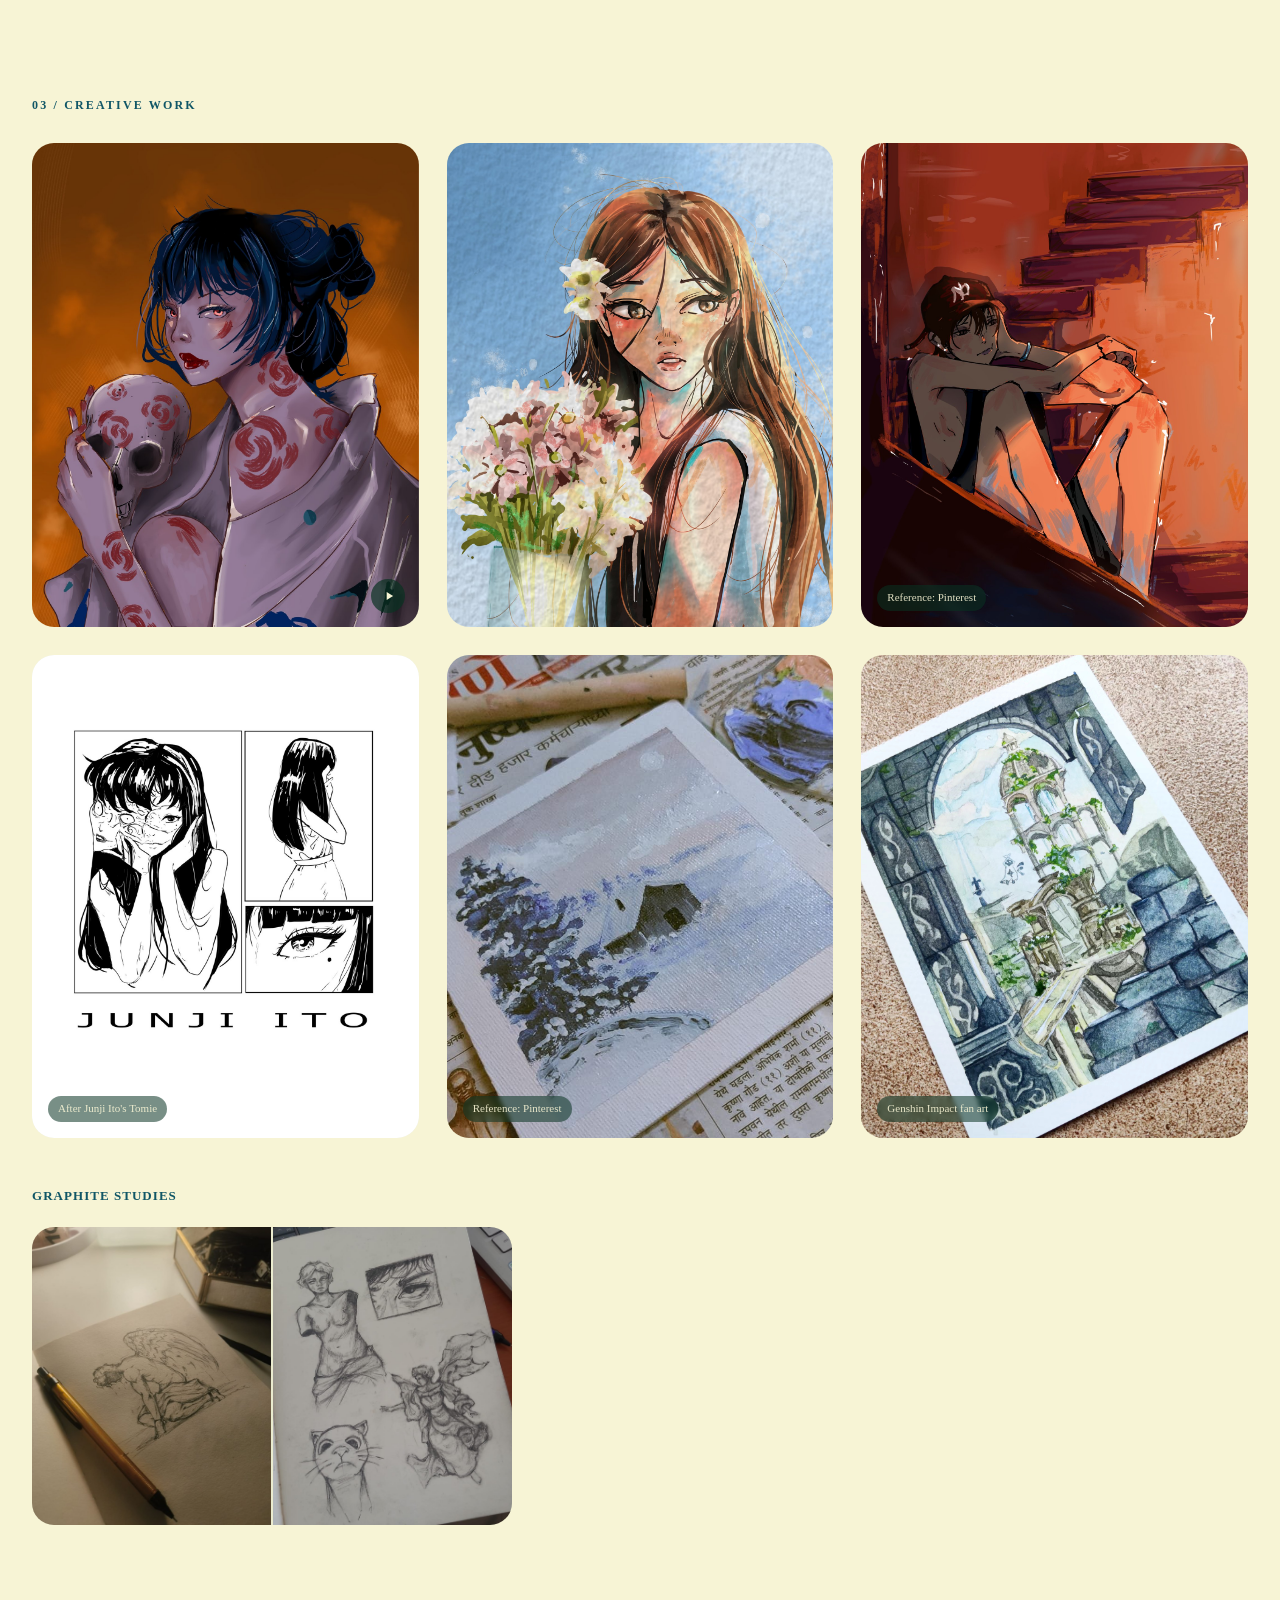
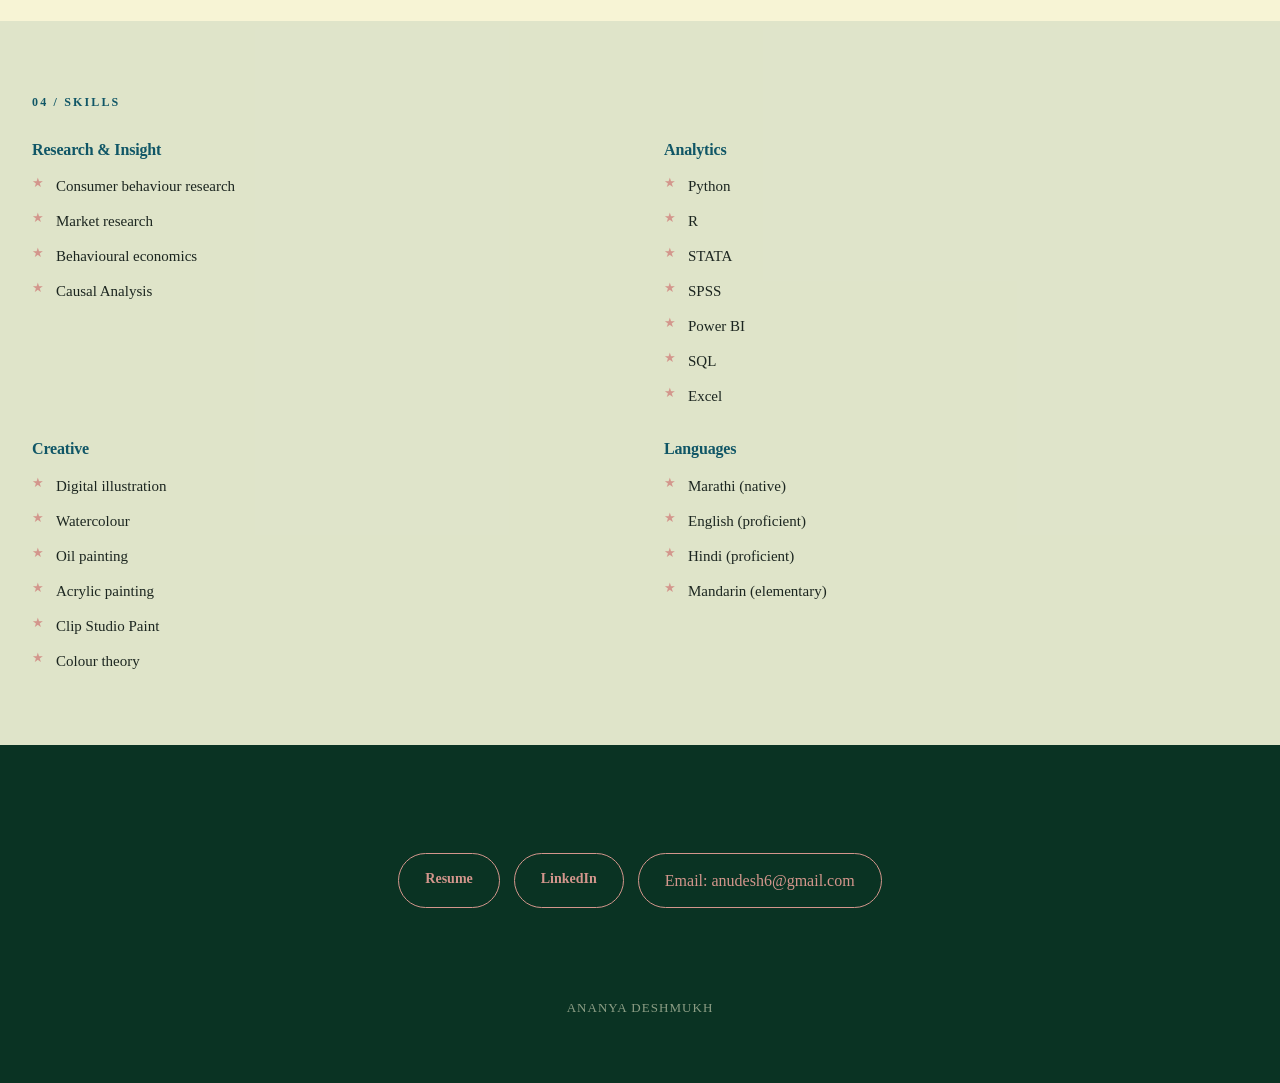
==== commit 7dccddf3: "Split case studies into Self-directed research and Essays categories Essays (Paint Politics, Delayed" ====
--- a/index.html
+++ b/index.html
@@ -114,15 +114,15 @@
             </div>
           </article>
 
-          <article class="card card-highlight card-wide">
-            <p class="card-label">Self-directed research</p>
+          <article class="card card-essay card-wide">
+            <p class="card-label">Essays</p>
             <h3>Paint Politics: is art ever truly independent?</h3>
             <p>A research essay in Cultural Economics tracing how political and economic conditions have shaped art movements: from Renaissance patronage in Medici Florence, to Nazi Germany's dueling 1937 exhibitions and Soviet Socialist Realism, to Dada's refusal of art itself, to how behavioural economics now treats visual cues as a tool of influence.</p>
             <a class="text-link" href="writing/paint-politics.html">Read the essay →</a>
           </article>
 
-          <article class="card card-highlight card-wide">
-            <p class="card-label">Self-directed research</p>
+          <article class="card card-essay card-wide">
+            <p class="card-label">Essays</p>
             <h3>Can Delayed Gratification Discourage Gambling?</h3>
             <p>A research essay linking behavioural economics and neuroscience: loss aversion, the gambler's fallacy, and impaired decision-making in pathological gambling, then modelling gambling's appeal through quasi-hyperbolic discounting and present bias, and asking whether structural delay could weaken it as a design principle.</p>
             <a class="text-link" href="writing/delayed-gratification-gambling.html">Read the essay →</a>
--- a/styles.css
+++ b/styles.css
@@ -61,6 +61,11 @@
 
 .section-inner.narrow {
   max-width: 760px;
+}
+
+.essay-hero .section-inner.narrow,
+.essay-body .section-inner.narrow {
+  max-width: 900px;
 }
 
 .eyebrow {
@@ -428,6 +433,32 @@
 .card-highlight .text-link:active {
   color: var(--rosy);
   border-bottom-color: var(--rosy);
+}
+
+.card-essay {
+  background: #E2BBB4;
+  color: var(--dark-green);
+}
+
+.card-essay .card-label {
+  color: var(--midnight);
+}
+
+.card-essay p {
+  color: var(--dark-green);
+}
+
+.card-essay .text-link {
+  color: var(--dark-green);
+  border-bottom-color: var(--dark-green);
+  margin-top: 18px;
+  display: inline-block;
+}
+
+.card-essay .text-link:hover,
+.card-essay .text-link:active {
+  color: var(--midnight);
+  border-bottom-color: var(--midnight);
 }
 
 .uniprism-layout {
@@ -695,9 +726,13 @@
   color: var(--dark-green);
 }
 
+.essay-body h2:first-of-type {
+  margin-top: 0;
+}
+
 .essay-body p {
   font-size: 18px;
-  line-height: 1.75;
+  line-height: 2;
   margin-bottom: 22px;
 }
 
@@ -718,11 +753,9 @@
 }
 
 .reference-entry {
-  font-size: 15px;
-  line-height: 1.7;
-  padding-left: 28px;
-  text-indent: -28px;
-  margin-bottom: 18px;
+  font-size: 13px;
+  line-height: 1.6;
+  margin-bottom: 16px;
   color: var(--ink);
 }
 
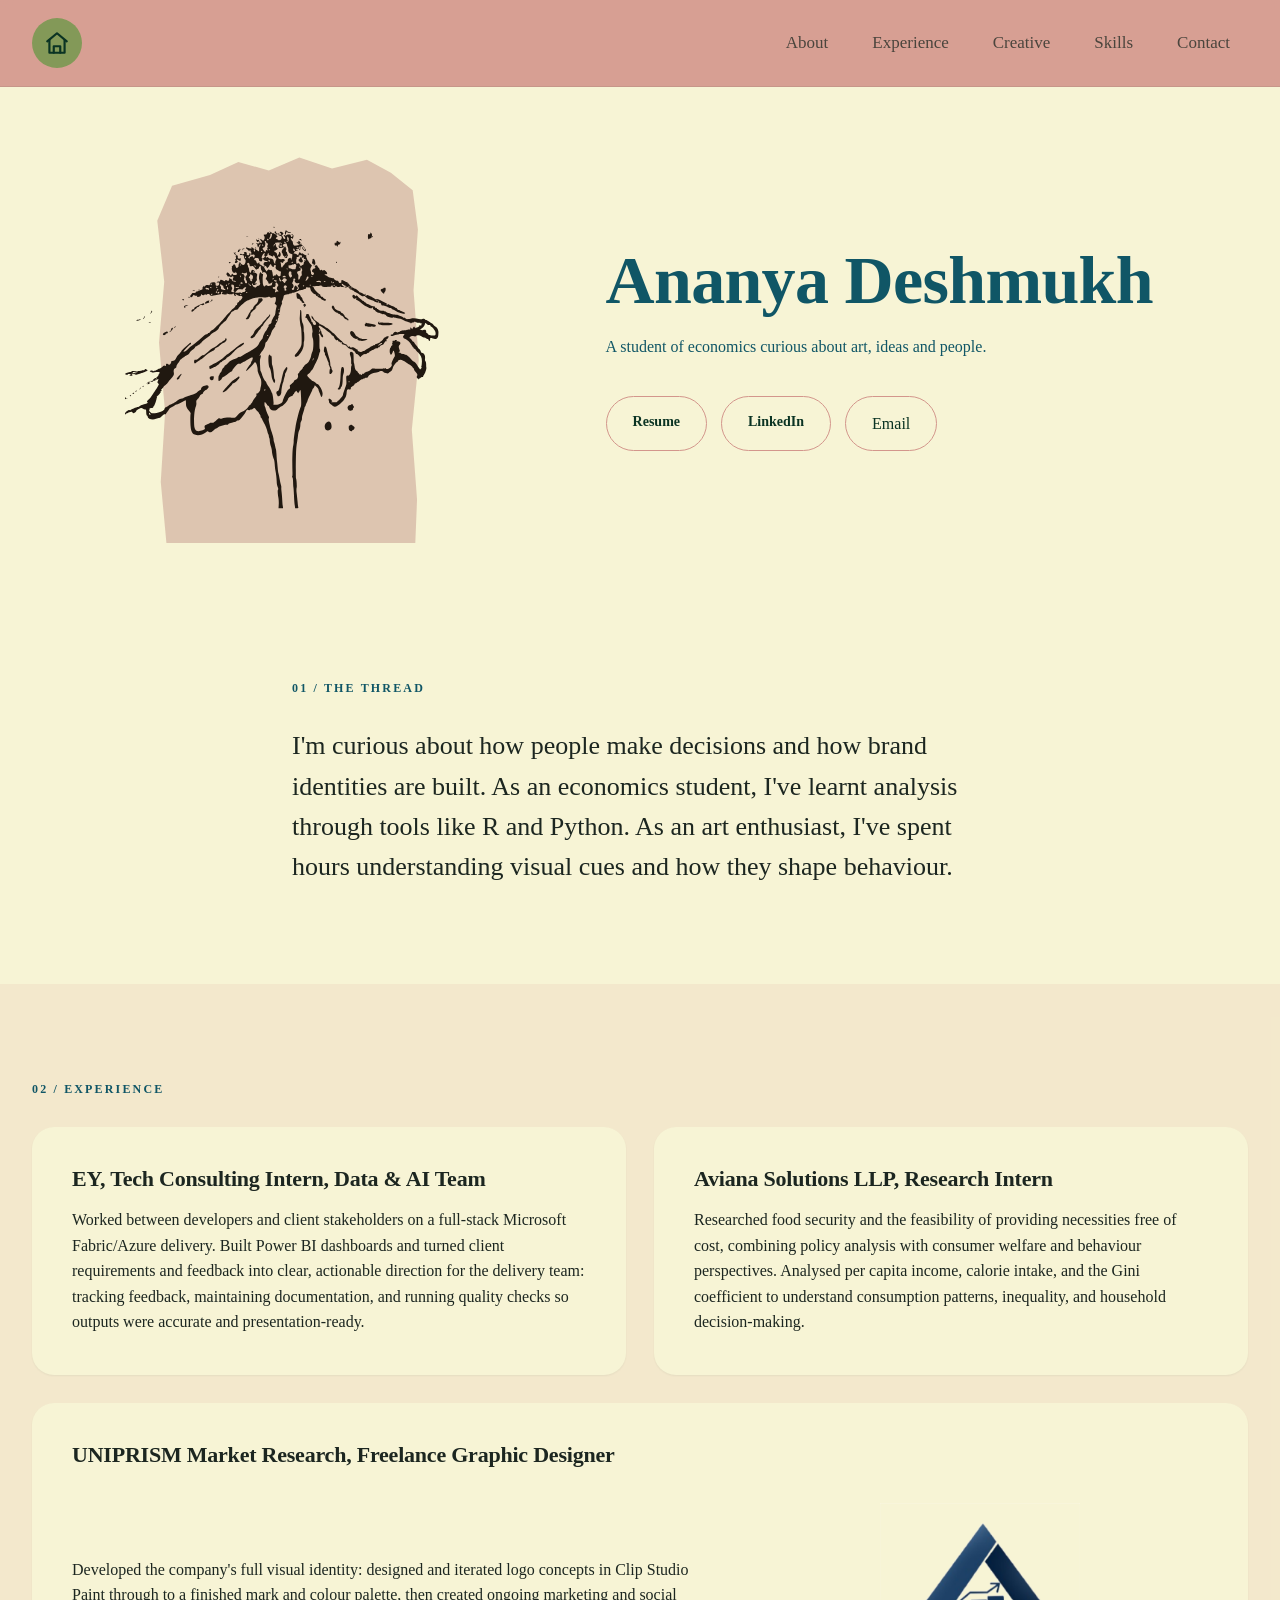
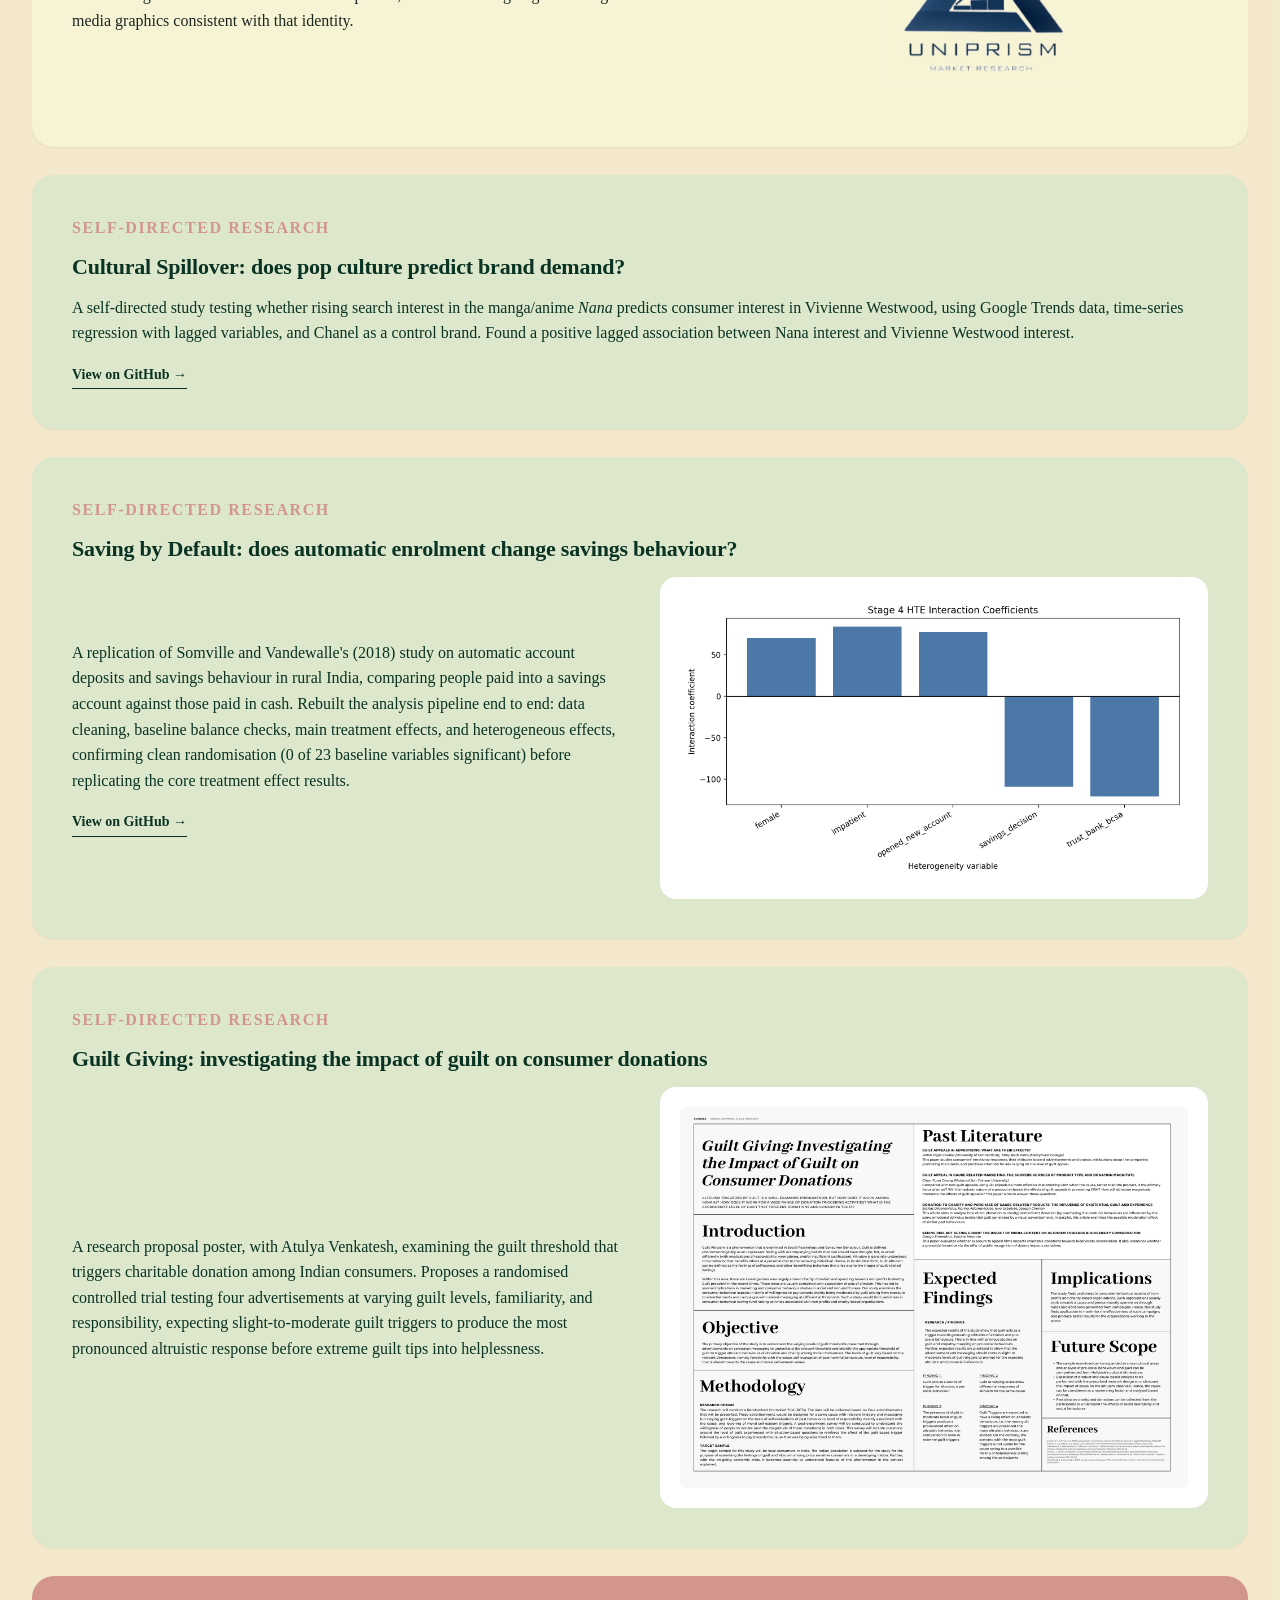
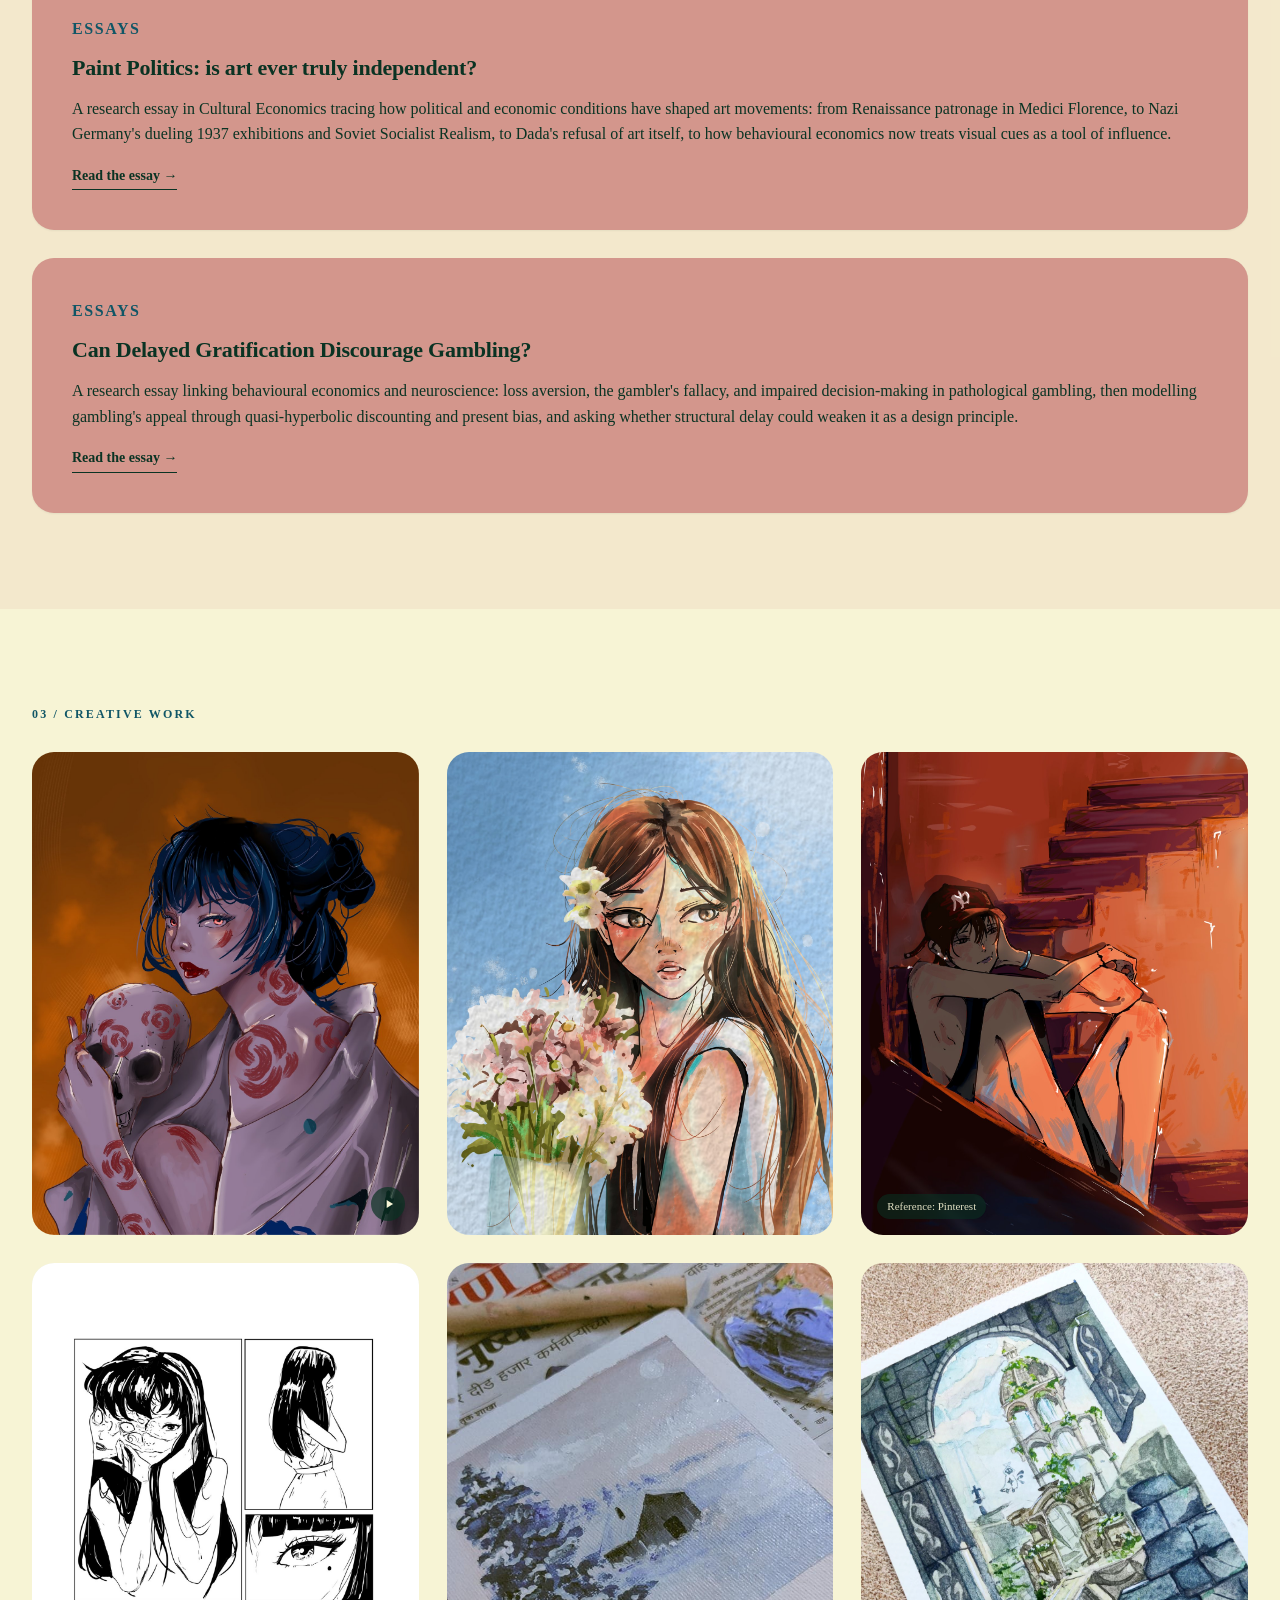
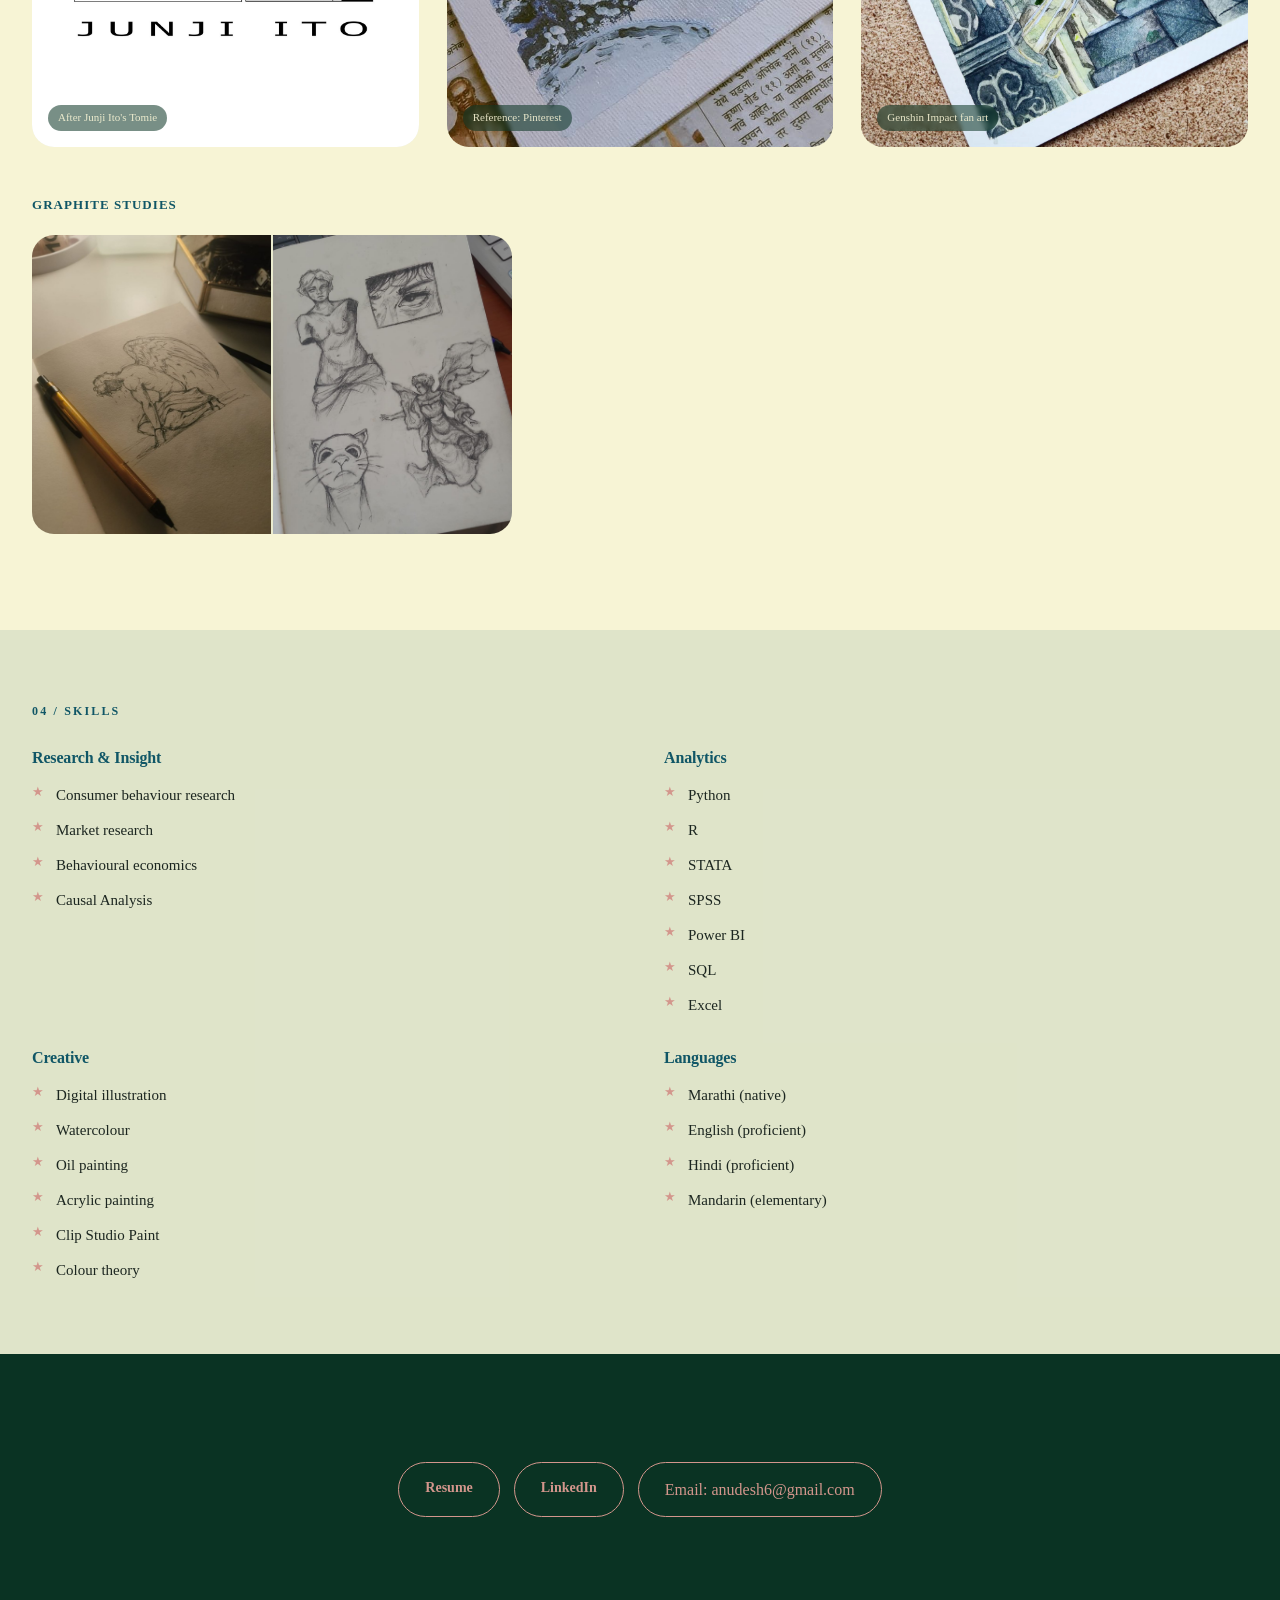
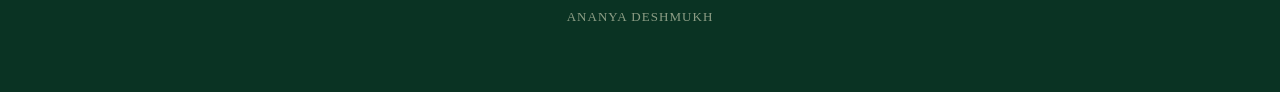
==== commit b303cfee: "Add Guilt Giving poster, match essay card pink to nav ribbon - Essay cards now use --rosy directly, " ====
--- a/index.html
+++ b/index.html
@@ -114,6 +114,19 @@
             </div>
           </article>
 
+          <article class="card card-highlight card-wide">
+            <p class="card-label">Self-directed research</p>
+            <h3>Guilt Giving: investigating the impact of guilt on consumer donations</h3>
+            <div class="saving-layout">
+              <div class="saving-copy">
+                <p>A research proposal poster, with Atulya Venkatesh, examining the guilt threshold that triggers charitable donation among Indian consumers. Proposes a randomised controlled trial testing four advertisements at varying guilt levels, familiarity, and responsibility, expecting slight-to-moderate guilt triggers to produce the most pronounced altruistic response before extreme guilt tips into helplessness.</p>
+              </div>
+              <div class="figure-box">
+                <img src="assets/art/guilt-giving-poster.png" alt="Research poster: Guilt Giving, Investigating the Impact of Guilt on Consumer Donations, by Ananya Deshmukh and Atulya Venkatesh">
+              </div>
+            </div>
+          </article>
+
           <article class="card card-essay card-wide">
             <p class="card-label">Essays</p>
             <h3>Paint Politics: is art ever truly independent?</h3>
--- a/styles.css
+++ b/styles.css
@@ -436,7 +436,7 @@
 }
 
 .card-essay {
-  background: #E2BBB4;
+  background: var(--rosy);
   color: var(--dark-green);
 }
 
@@ -530,7 +530,8 @@
 }
 
 @media (min-width: 861px) {
-  .gallery-item img {
+  .gallery-item img,
+  .figure-box img {
     cursor: zoom-in;
   }
 }
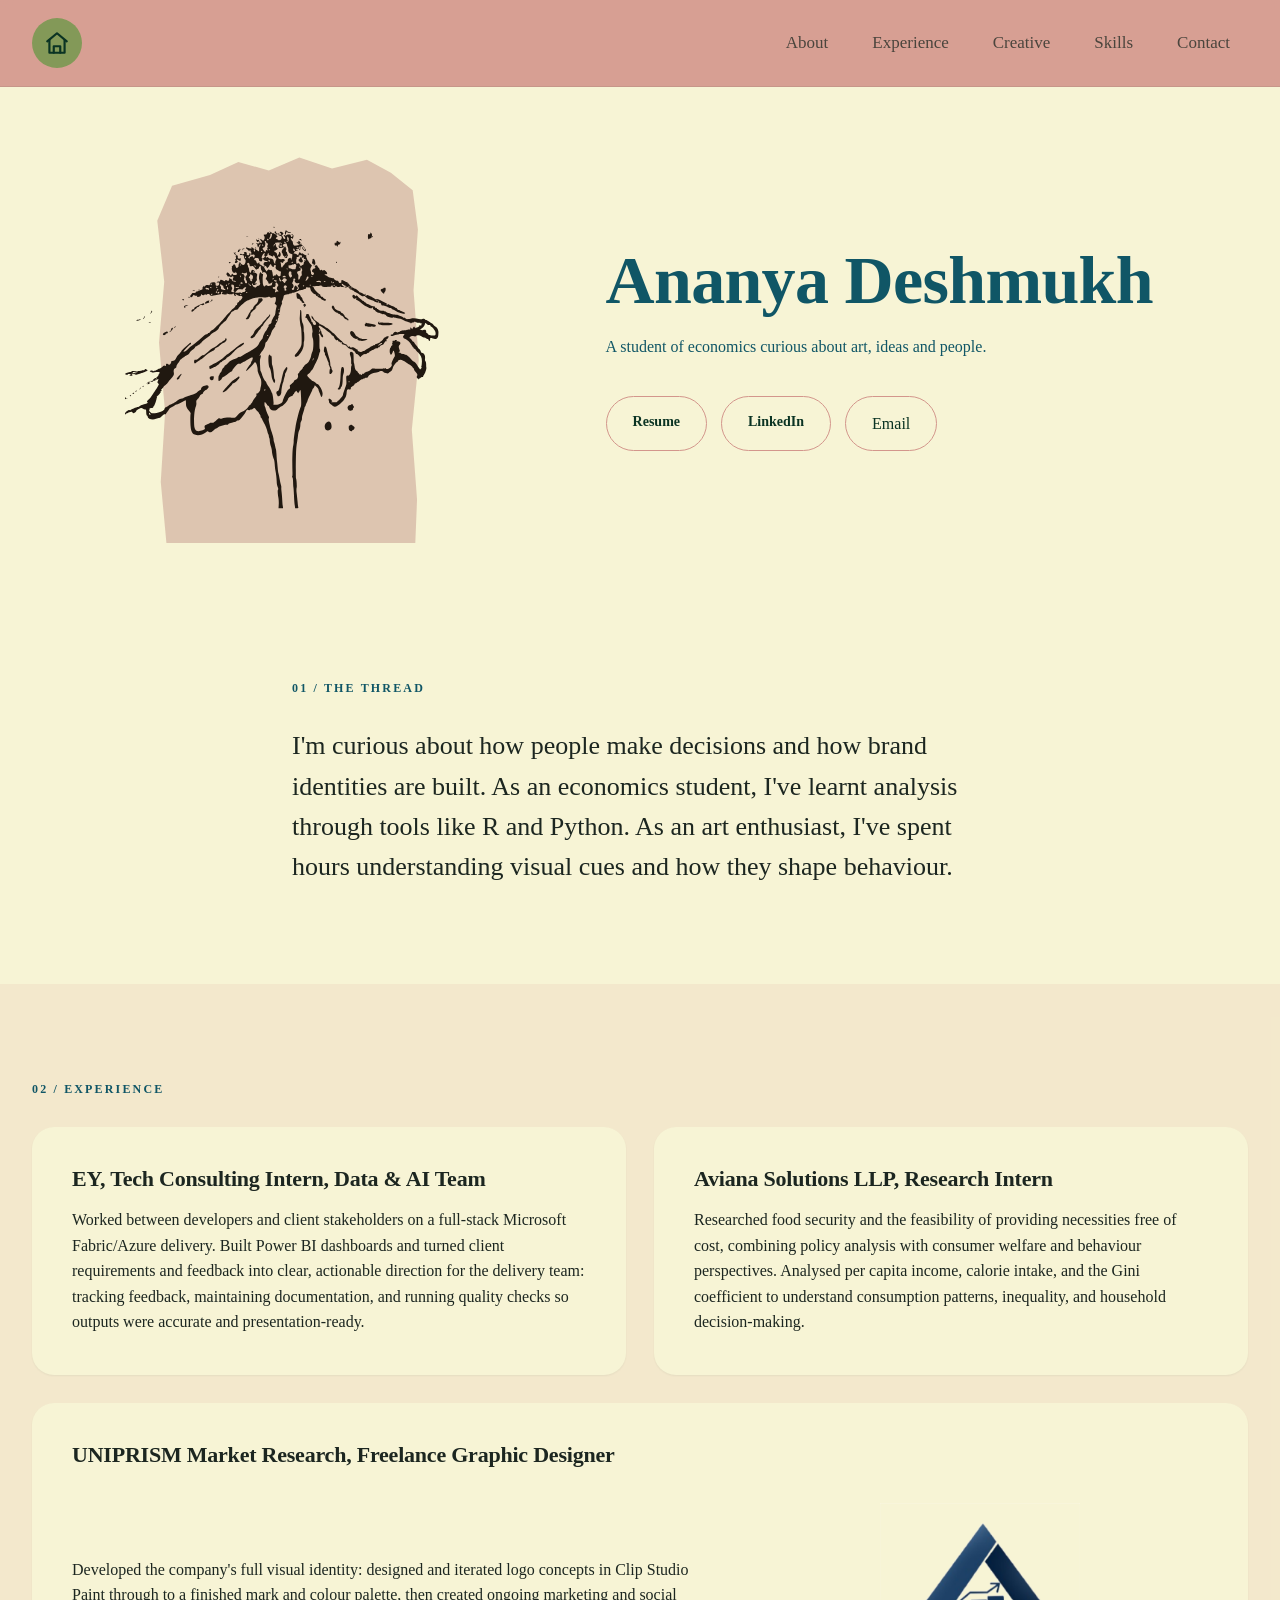
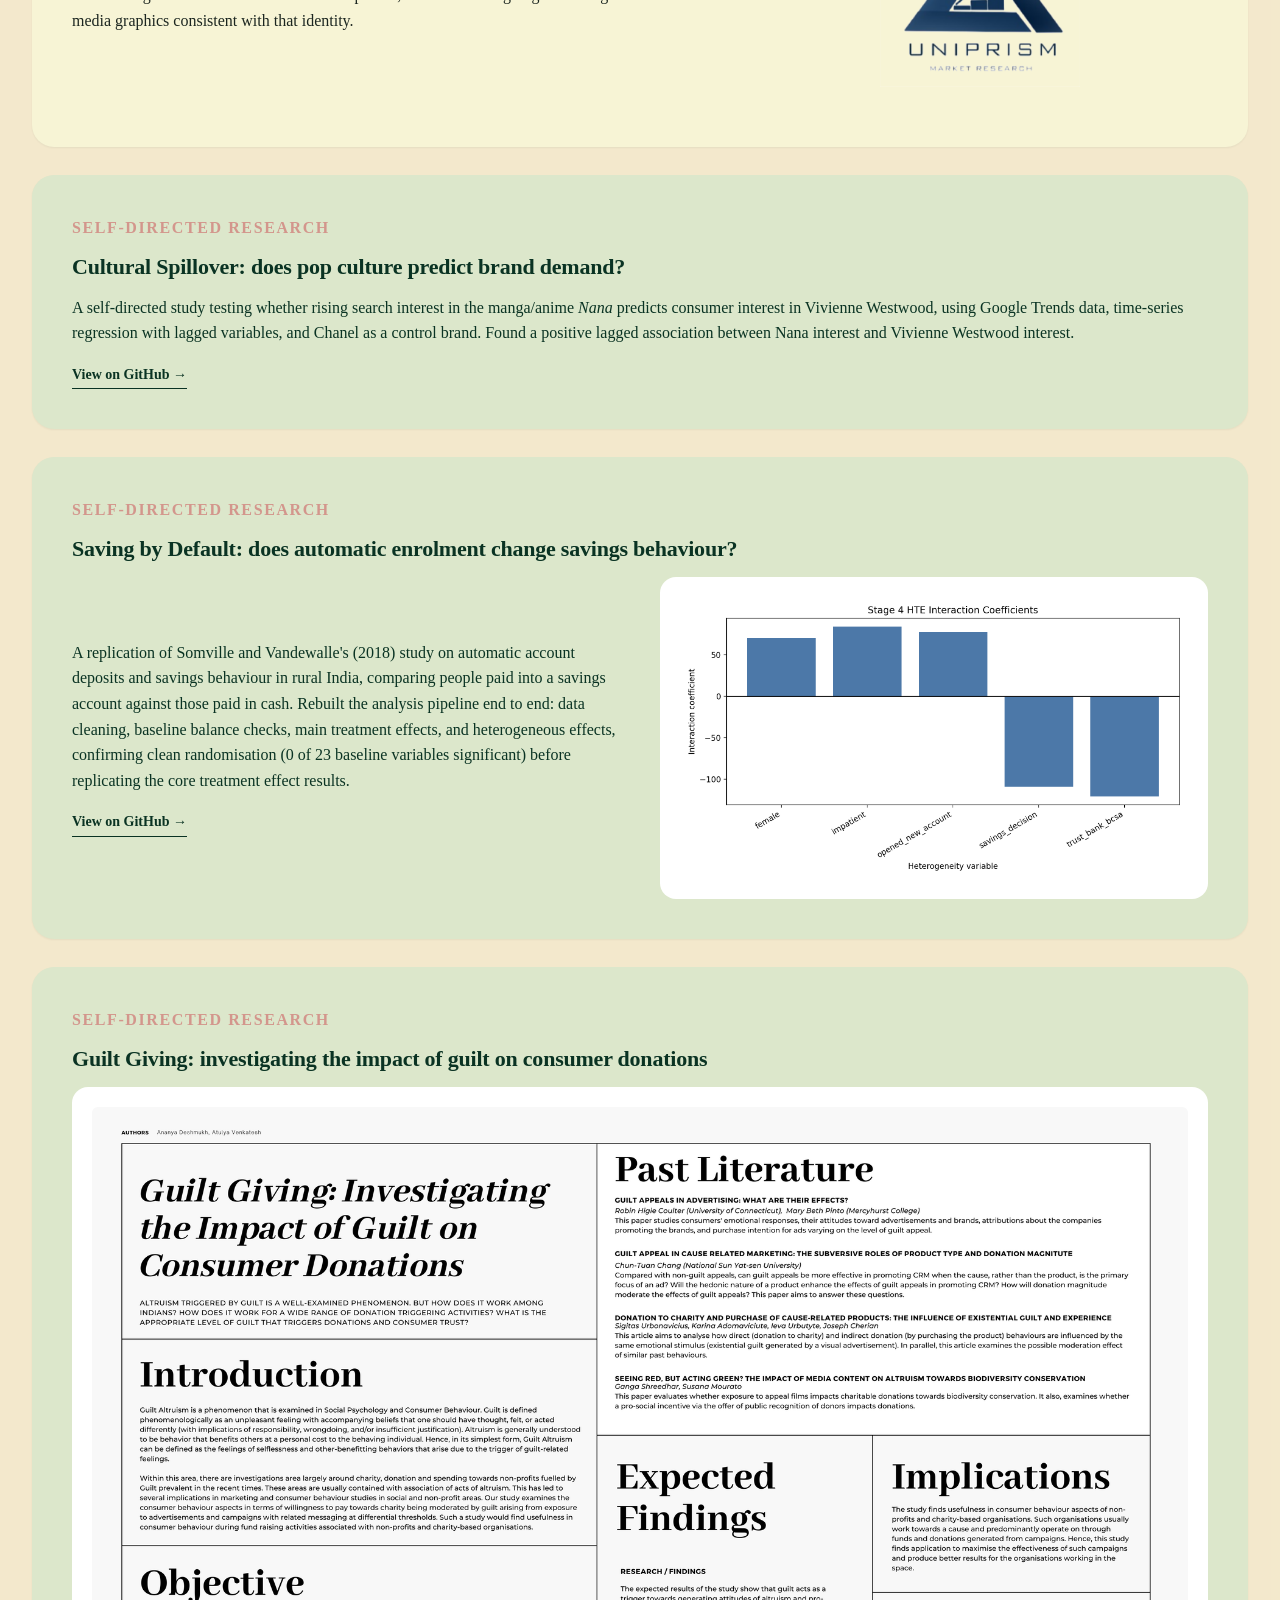
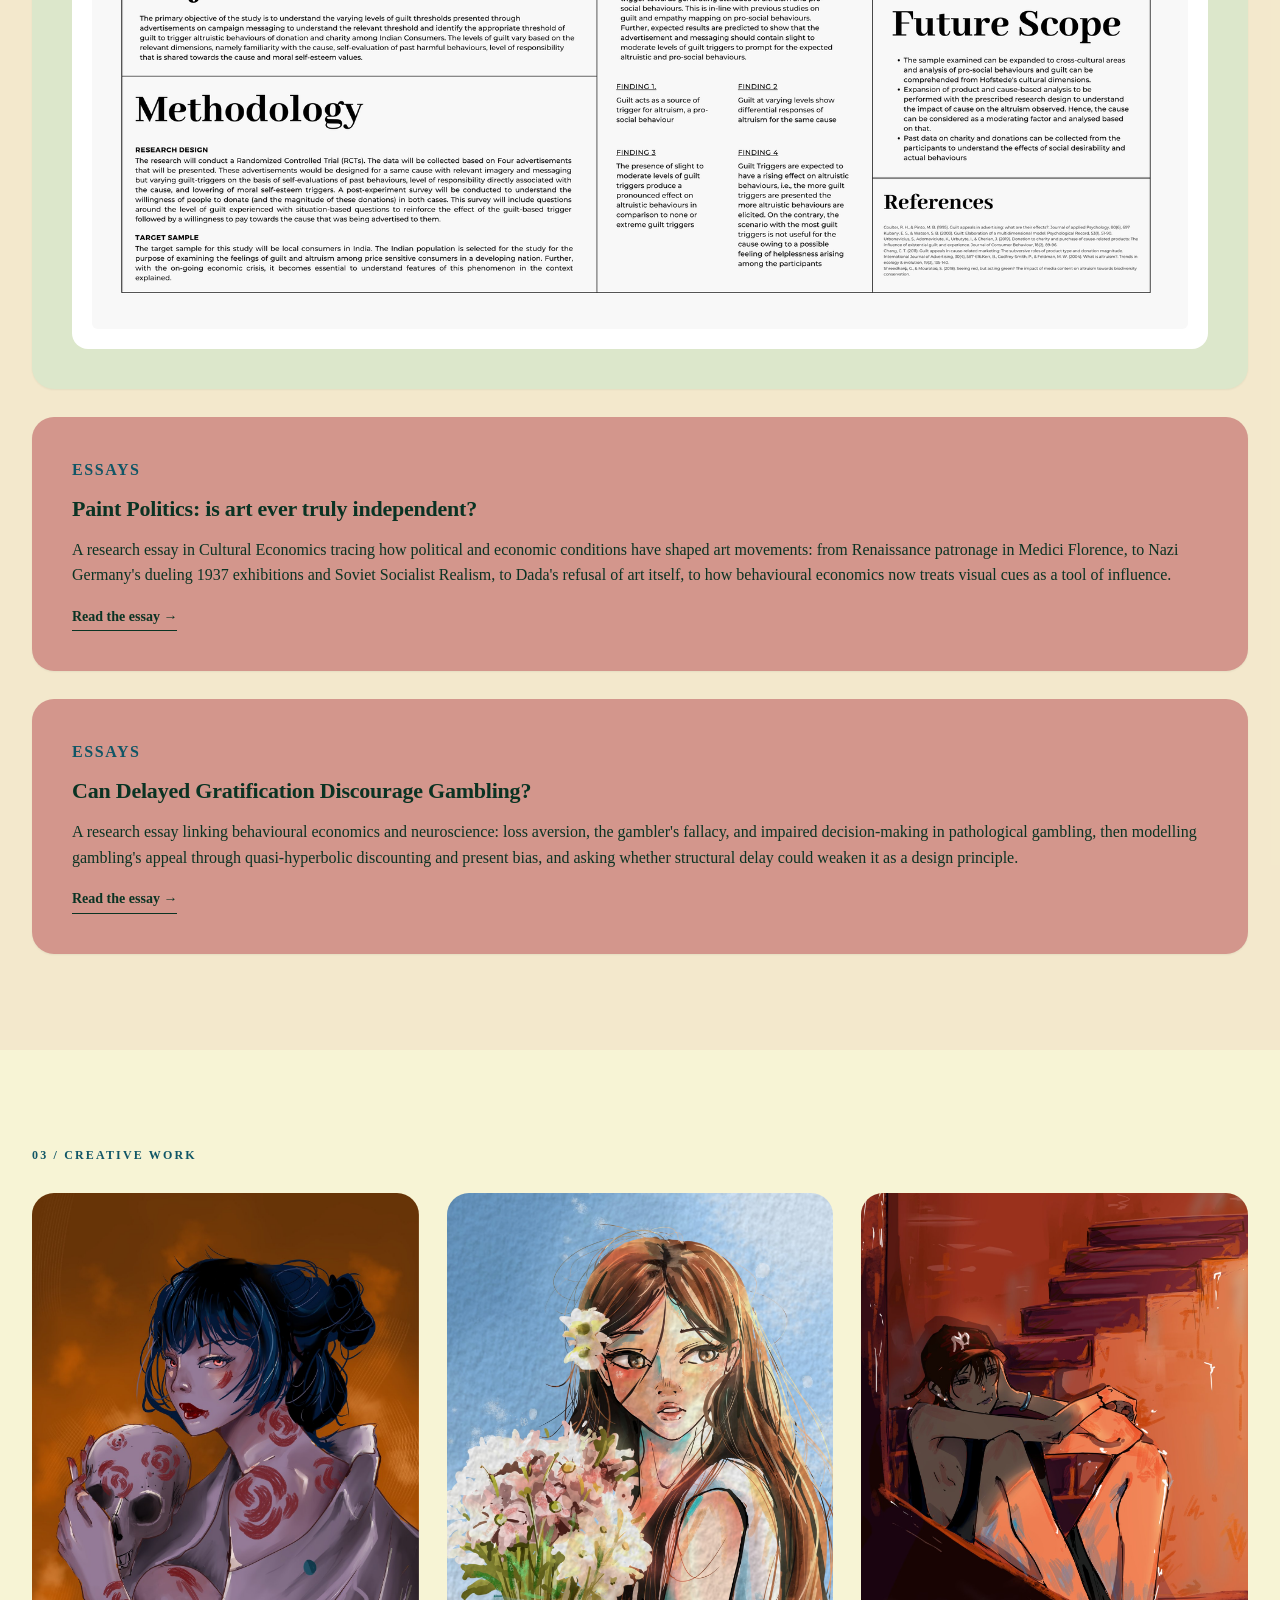
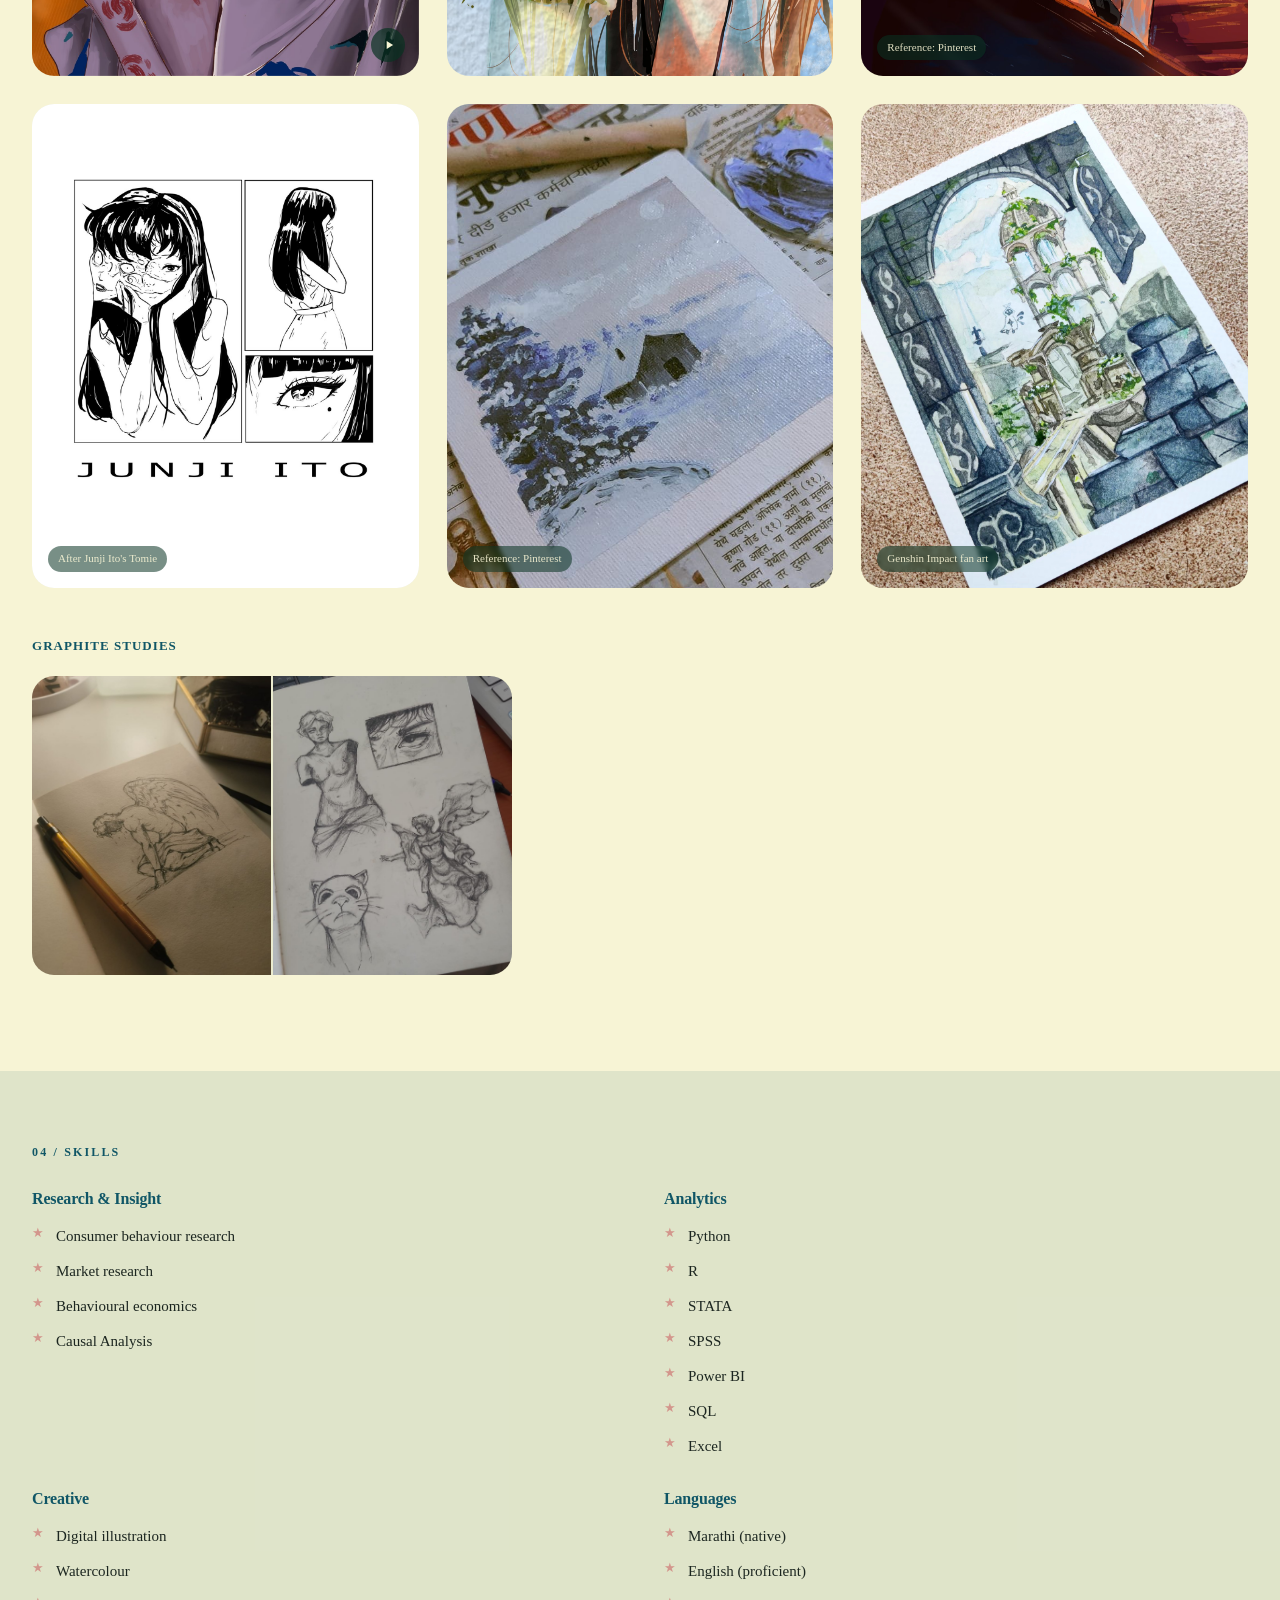
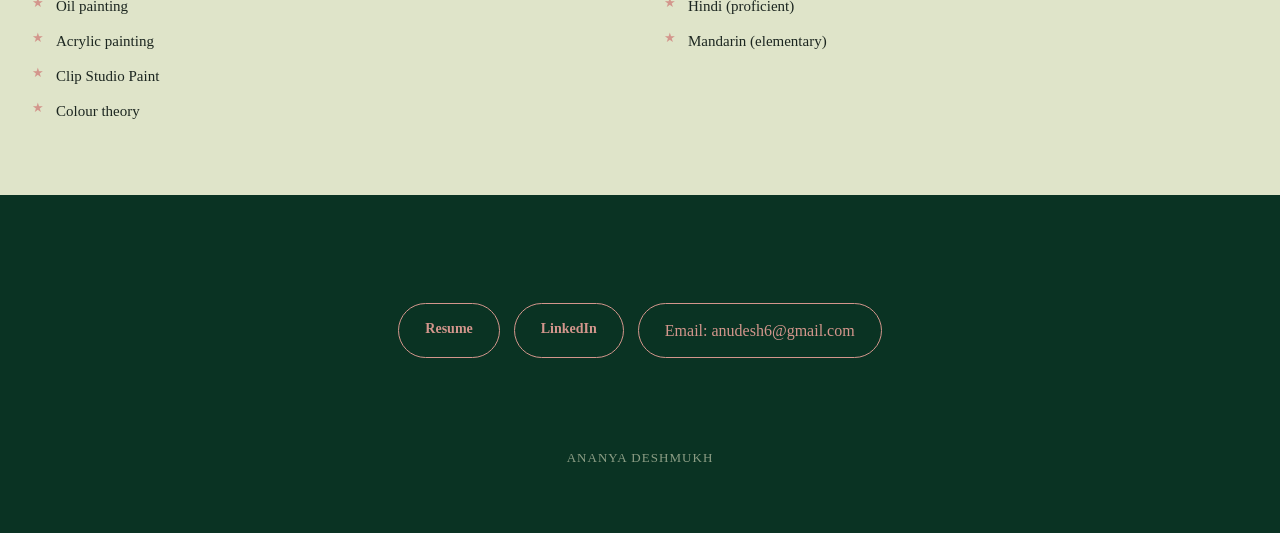
==== commit 59d7d4b3: "Simplify Guilt Giving card to just the poster, clickable to zoom" ====
--- a/index.html
+++ b/index.html
@@ -117,13 +117,8 @@
           <article class="card card-highlight card-wide">
             <p class="card-label">Self-directed research</p>
             <h3>Guilt Giving: investigating the impact of guilt on consumer donations</h3>
-            <div class="saving-layout">
-              <div class="saving-copy">
-                <p>A research proposal poster, with Atulya Venkatesh, examining the guilt threshold that triggers charitable donation among Indian consumers. Proposes a randomised controlled trial testing four advertisements at varying guilt levels, familiarity, and responsibility, expecting slight-to-moderate guilt triggers to produce the most pronounced altruistic response before extreme guilt tips into helplessness.</p>
-              </div>
-              <div class="figure-box">
-                <img src="assets/art/guilt-giving-poster.png" alt="Research poster: Guilt Giving, Investigating the Impact of Guilt on Consumer Donations, by Ananya Deshmukh and Atulya Venkatesh">
-              </div>
+            <div class="figure-box figure-box-full">
+              <img src="assets/art/guilt-giving-poster.png" alt="Research poster: Guilt Giving, Investigating the Impact of Guilt on Consumer Donations, by Ananya Deshmukh and Atulya Venkatesh">
             </div>
           </article>
 
--- a/styles.css
+++ b/styles.css
@@ -502,6 +502,10 @@
 
 .figure-box img {
   border-radius: 6px;
+}
+
+.figure-box-full {
+  margin-top: 6px;
 }
 
 /* ---------- Creative gallery ---------- */
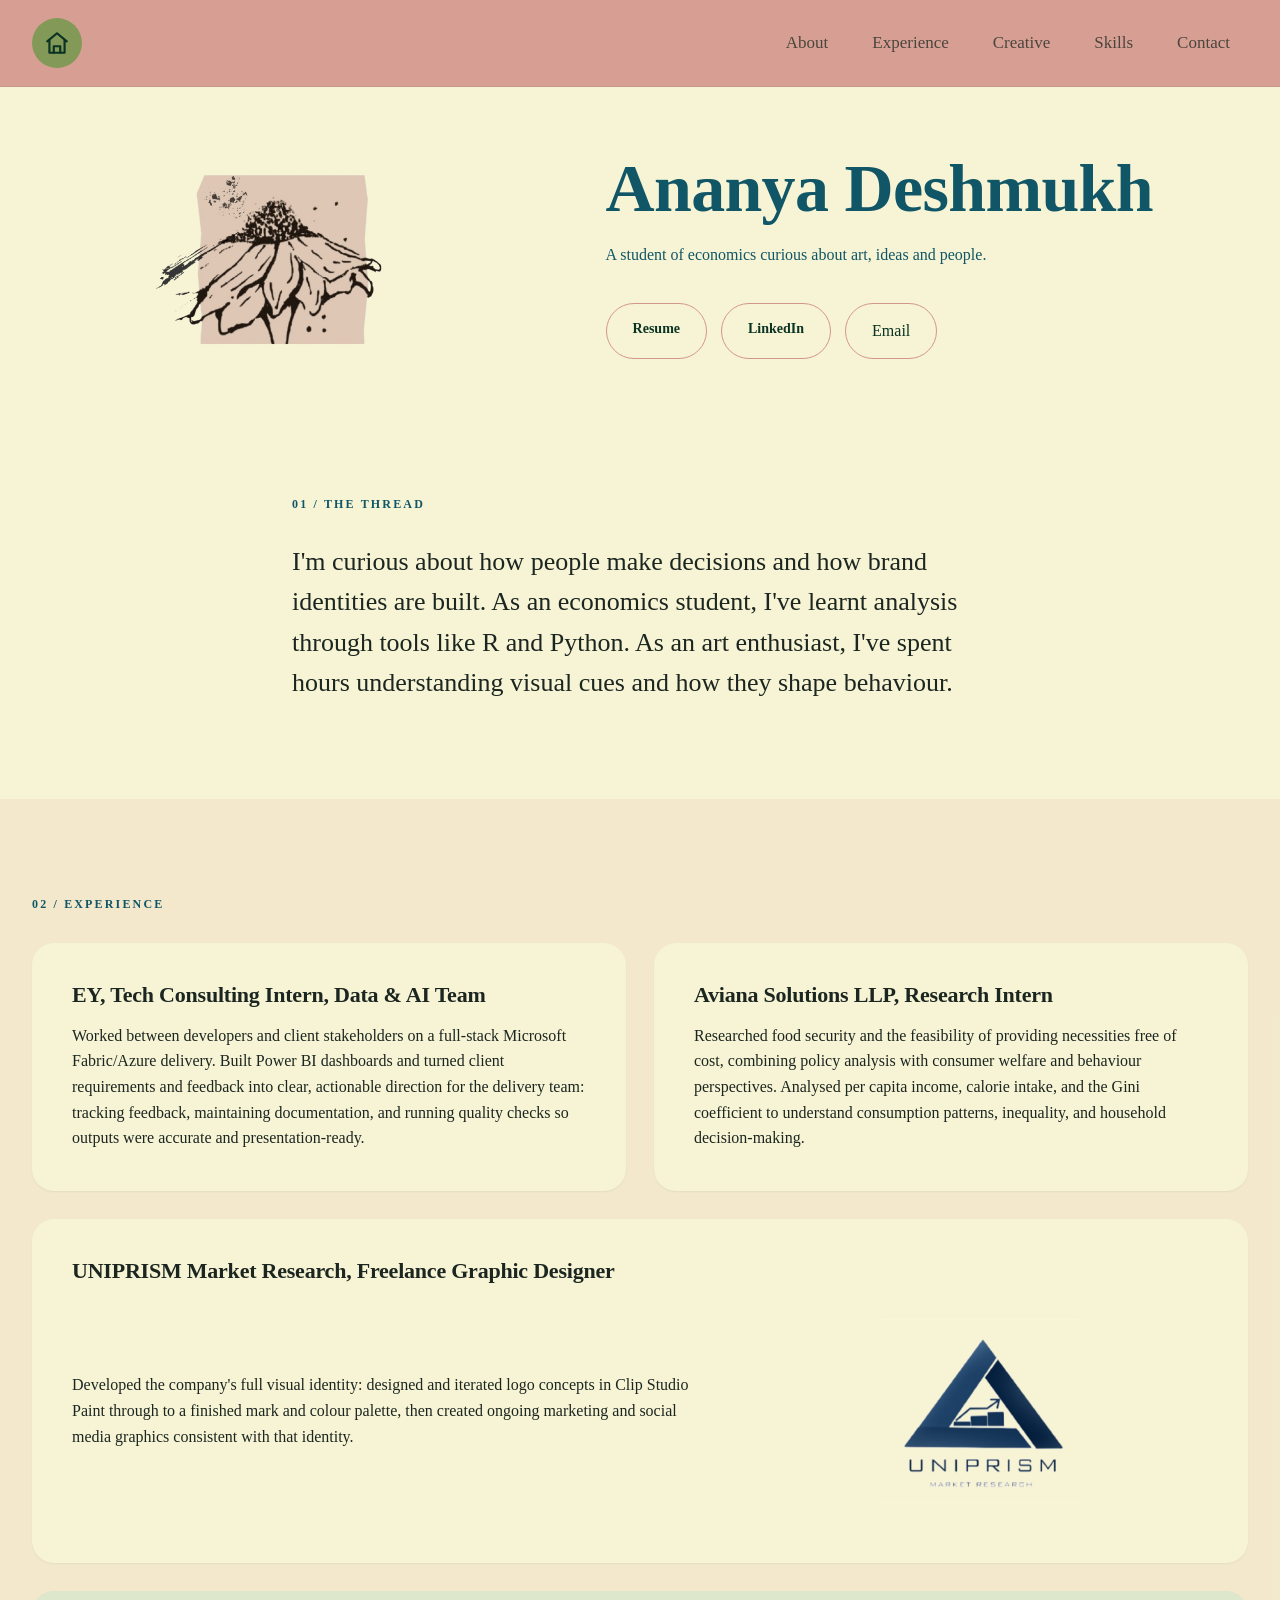
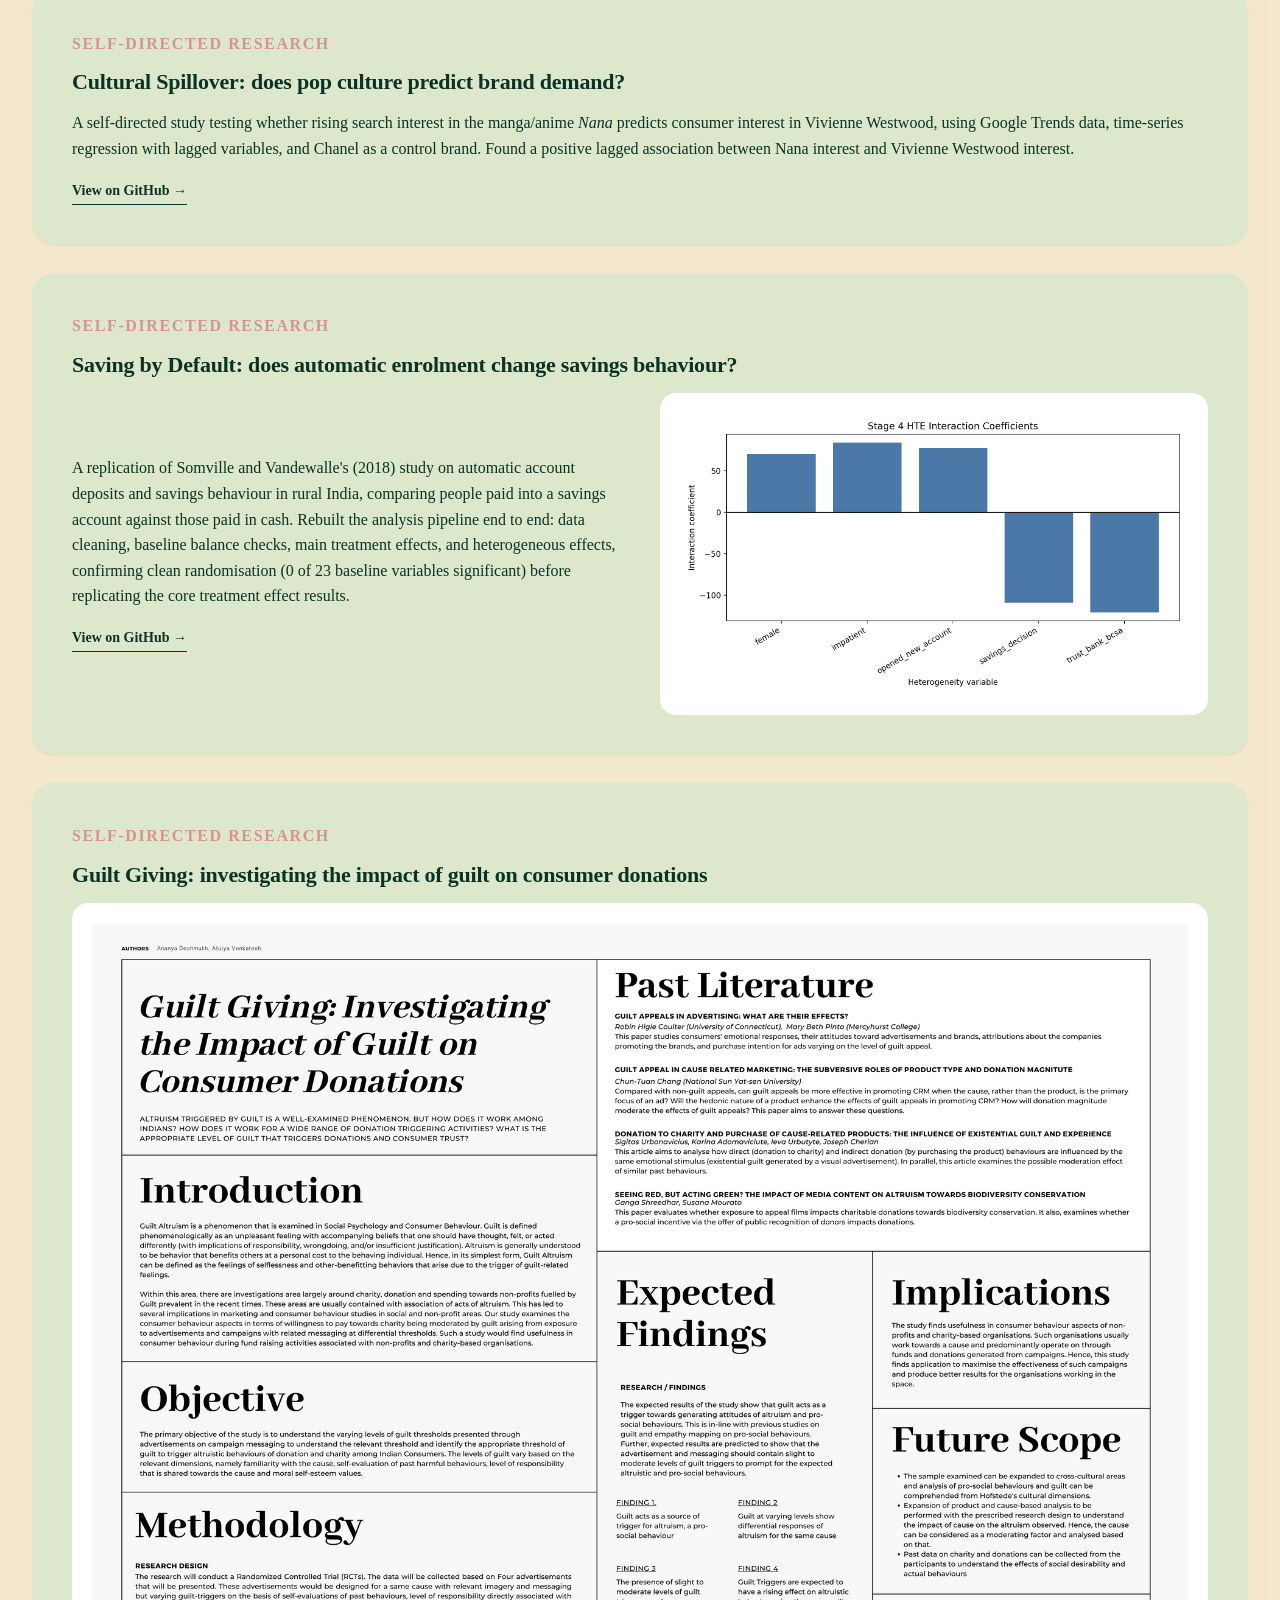
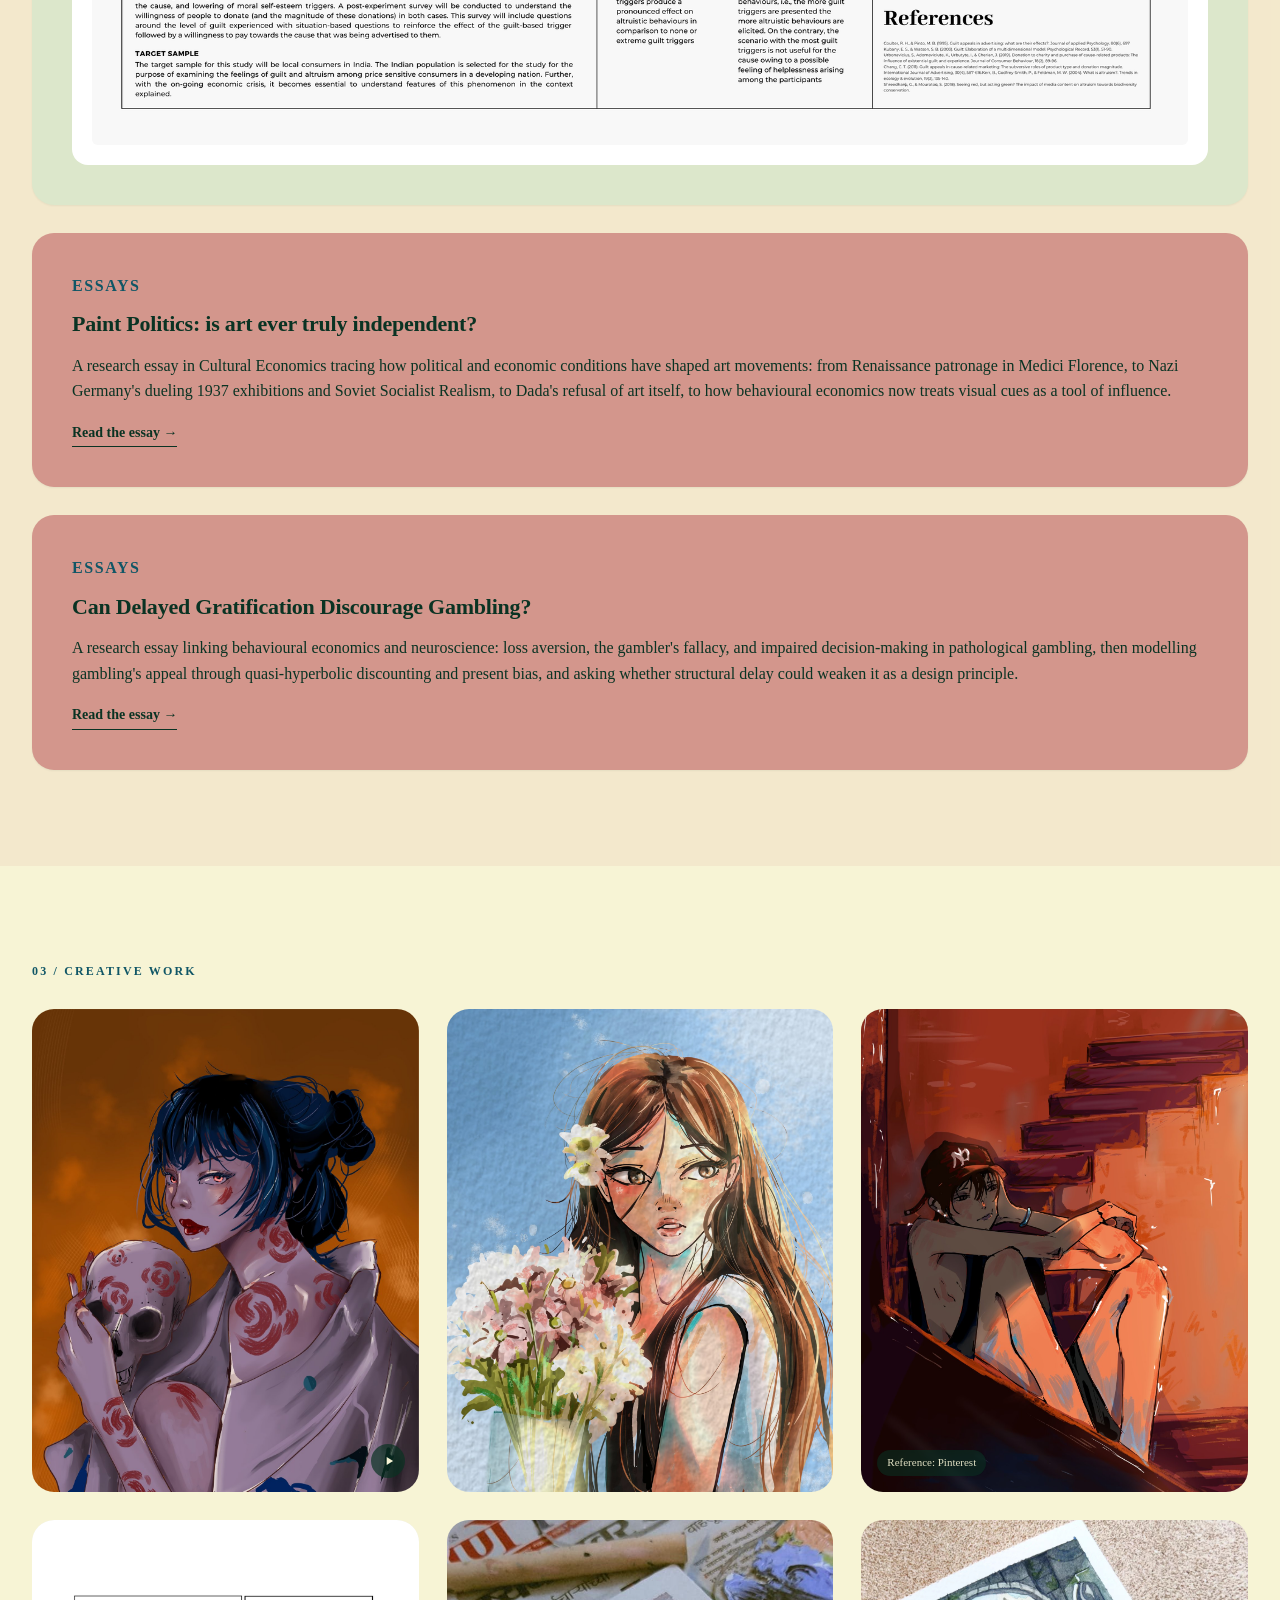
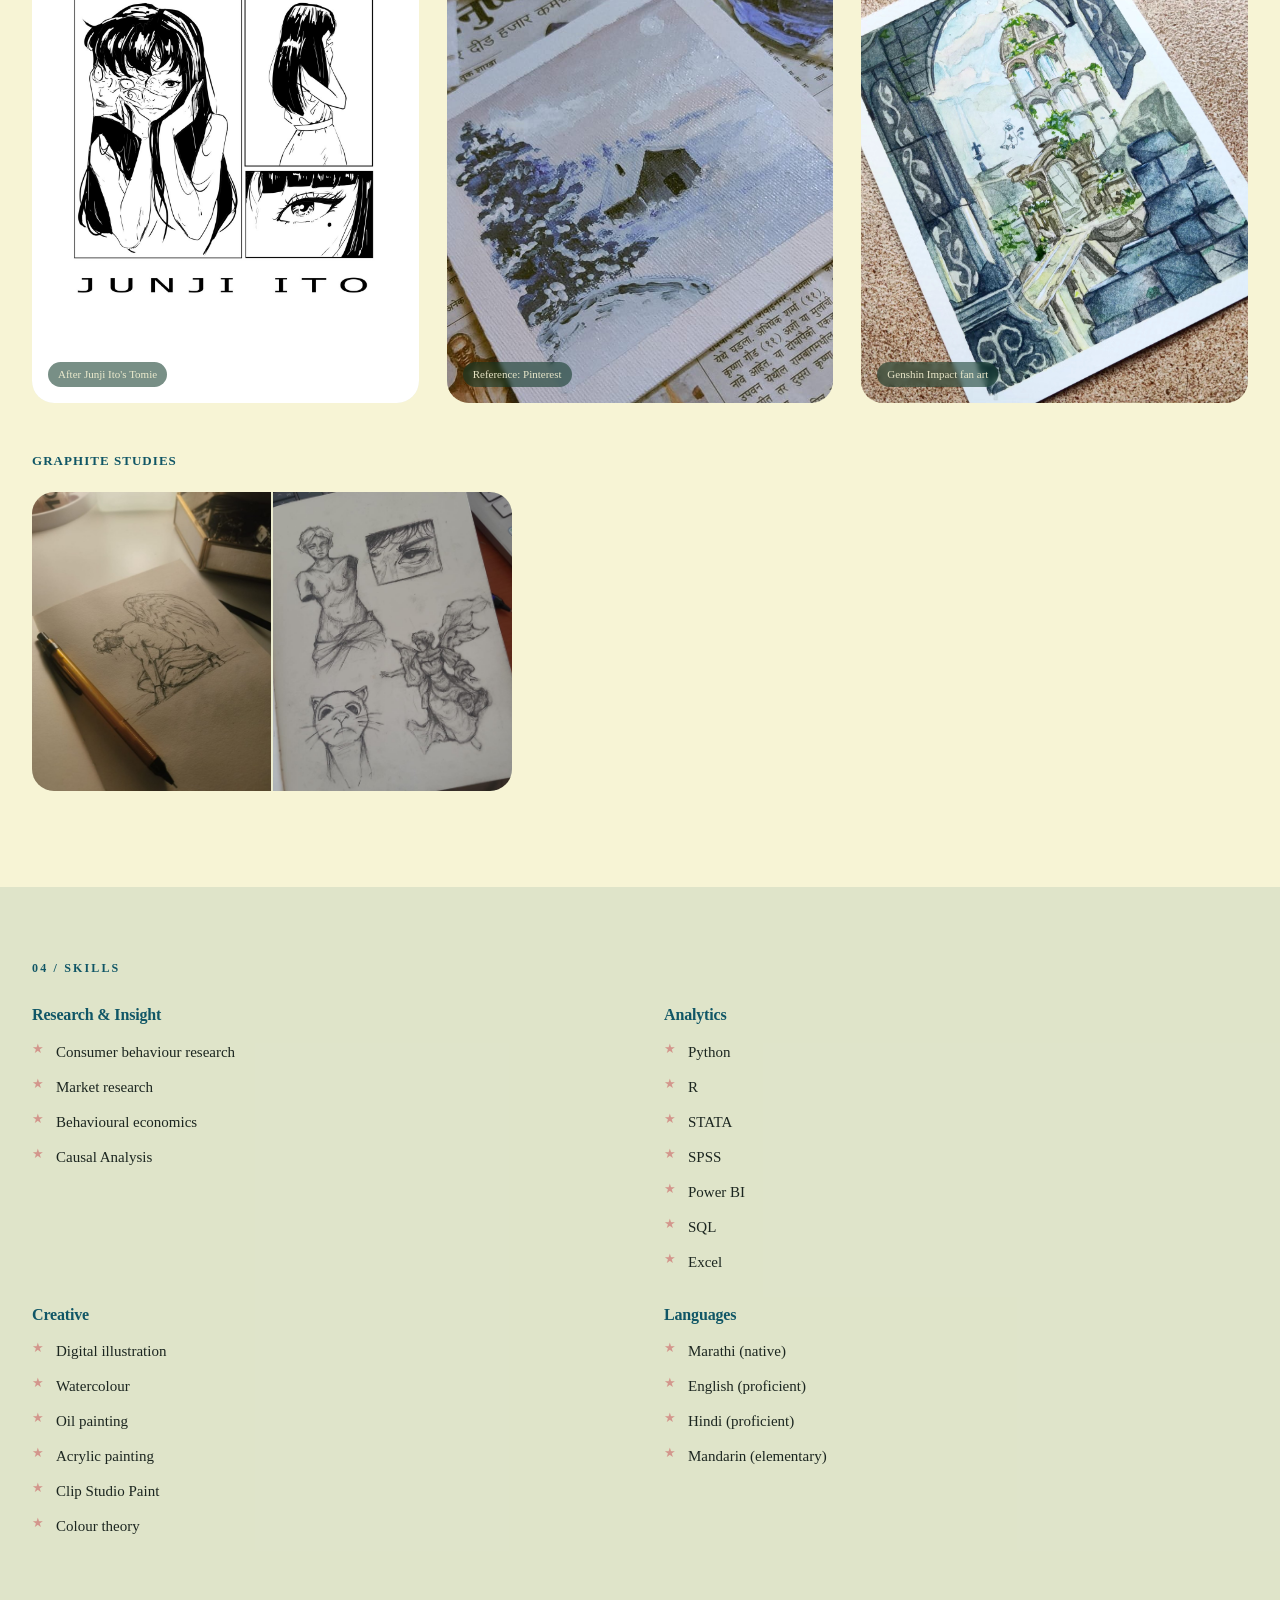
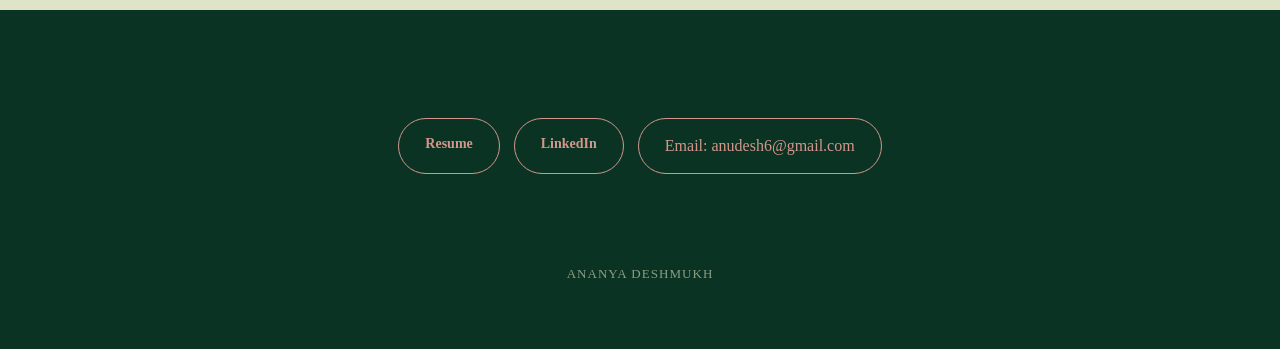
==== commit b5f441cc: "Use updated flower artwork for hero image and favicon - Hero section now uses the updated flower ill" ====
--- a/index.html
+++ b/index.html
@@ -4,7 +4,7 @@
   <meta charset="UTF-8">
   <meta name="viewport" content="width=device-width, initial-scale=1.0">
   <title>Ananya Deshmukh Portfolio</title>
-  <link rel="icon" type="image/svg+xml" href="assets/favicon.svg">
+  <link rel="icon" type="image/png" href="assets/favicon.png">
   <link rel="stylesheet" href="https://api.fontshare.com/v2/css?f[]=gambetta@400,500,600,700&display=swap">
   <link rel="stylesheet" href="styles.css">
 </head>
@@ -51,7 +51,7 @@
           </div>
         </div>
         <div class="hero-art">
-          <img src="assets/art/flower-collage.svg" alt="Hand-drawn wilting flower illustration on a torn paper collage, by Ananya Deshmukh">
+          <img src="assets/art/flower-logo.png" alt="Hand-drawn wilting flower illustration on a torn paper collage, by Ananya Deshmukh">
         </div>
       </div>
     </section>
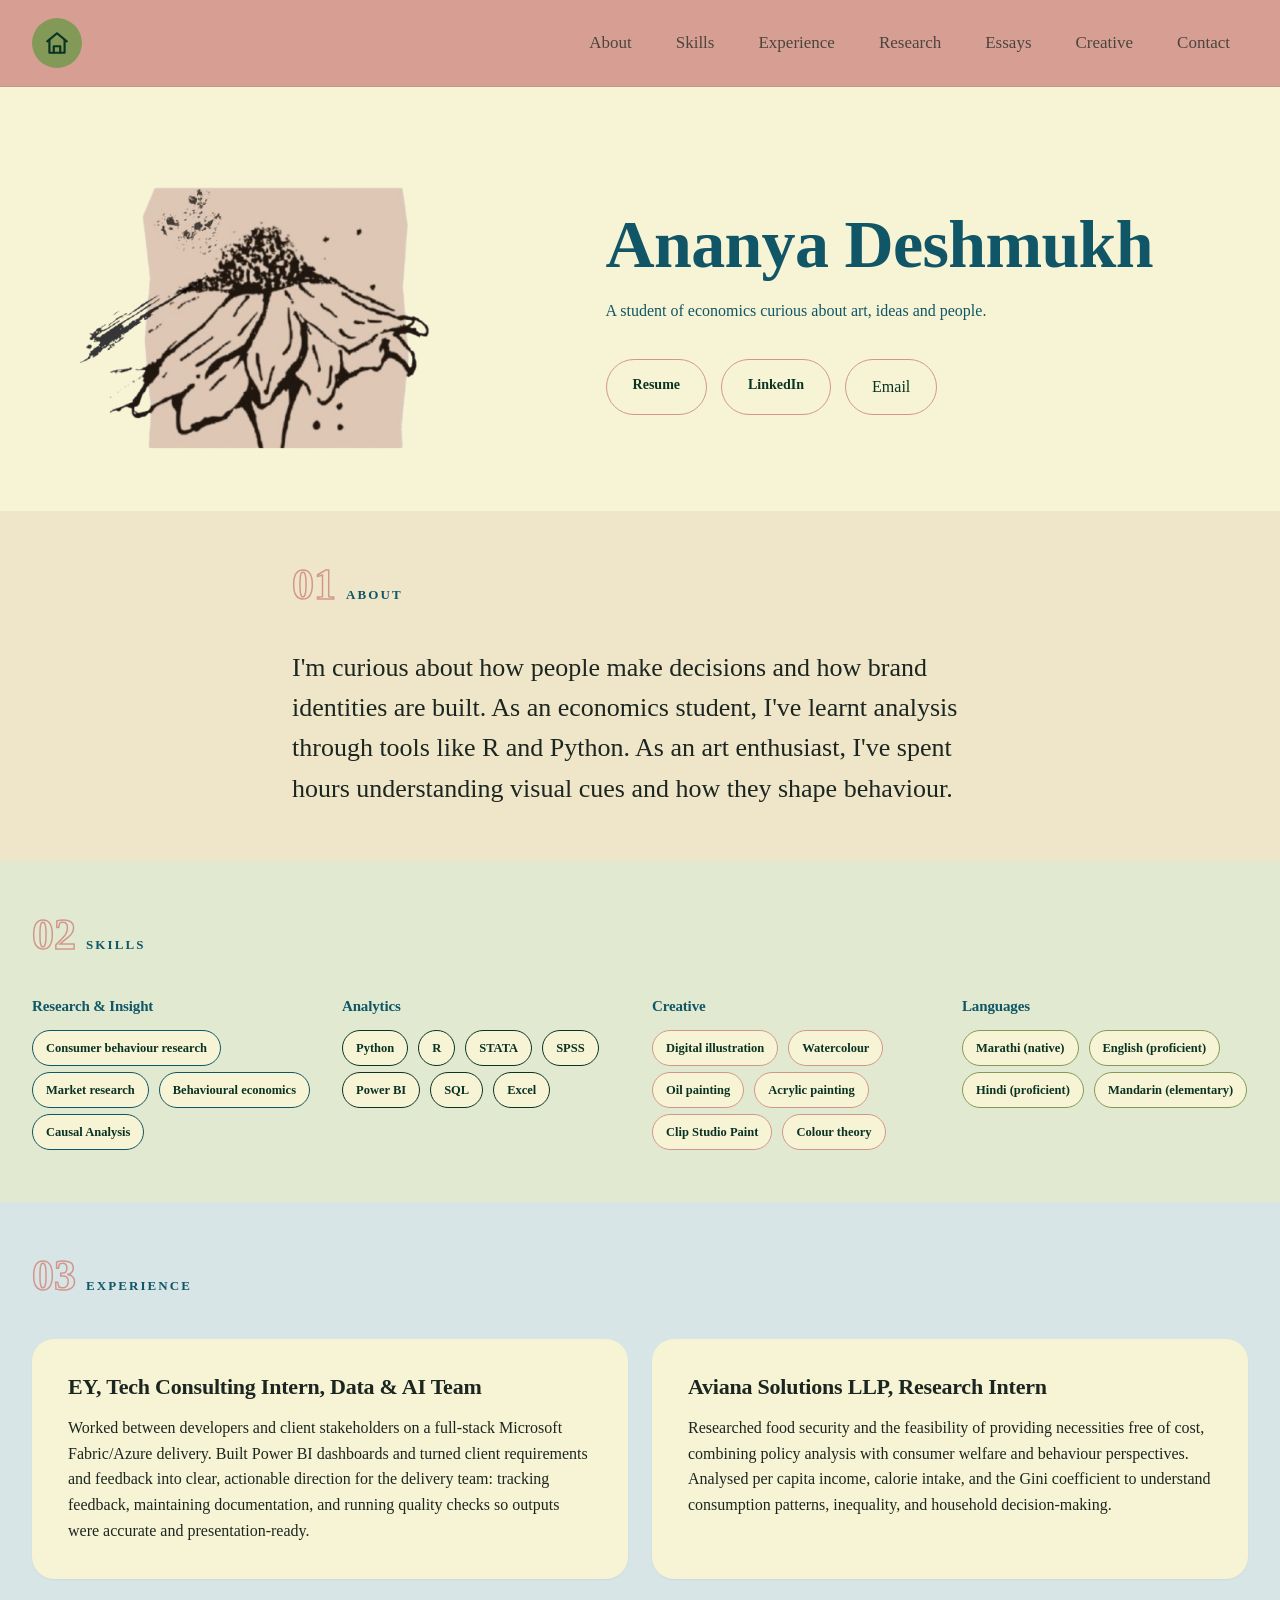
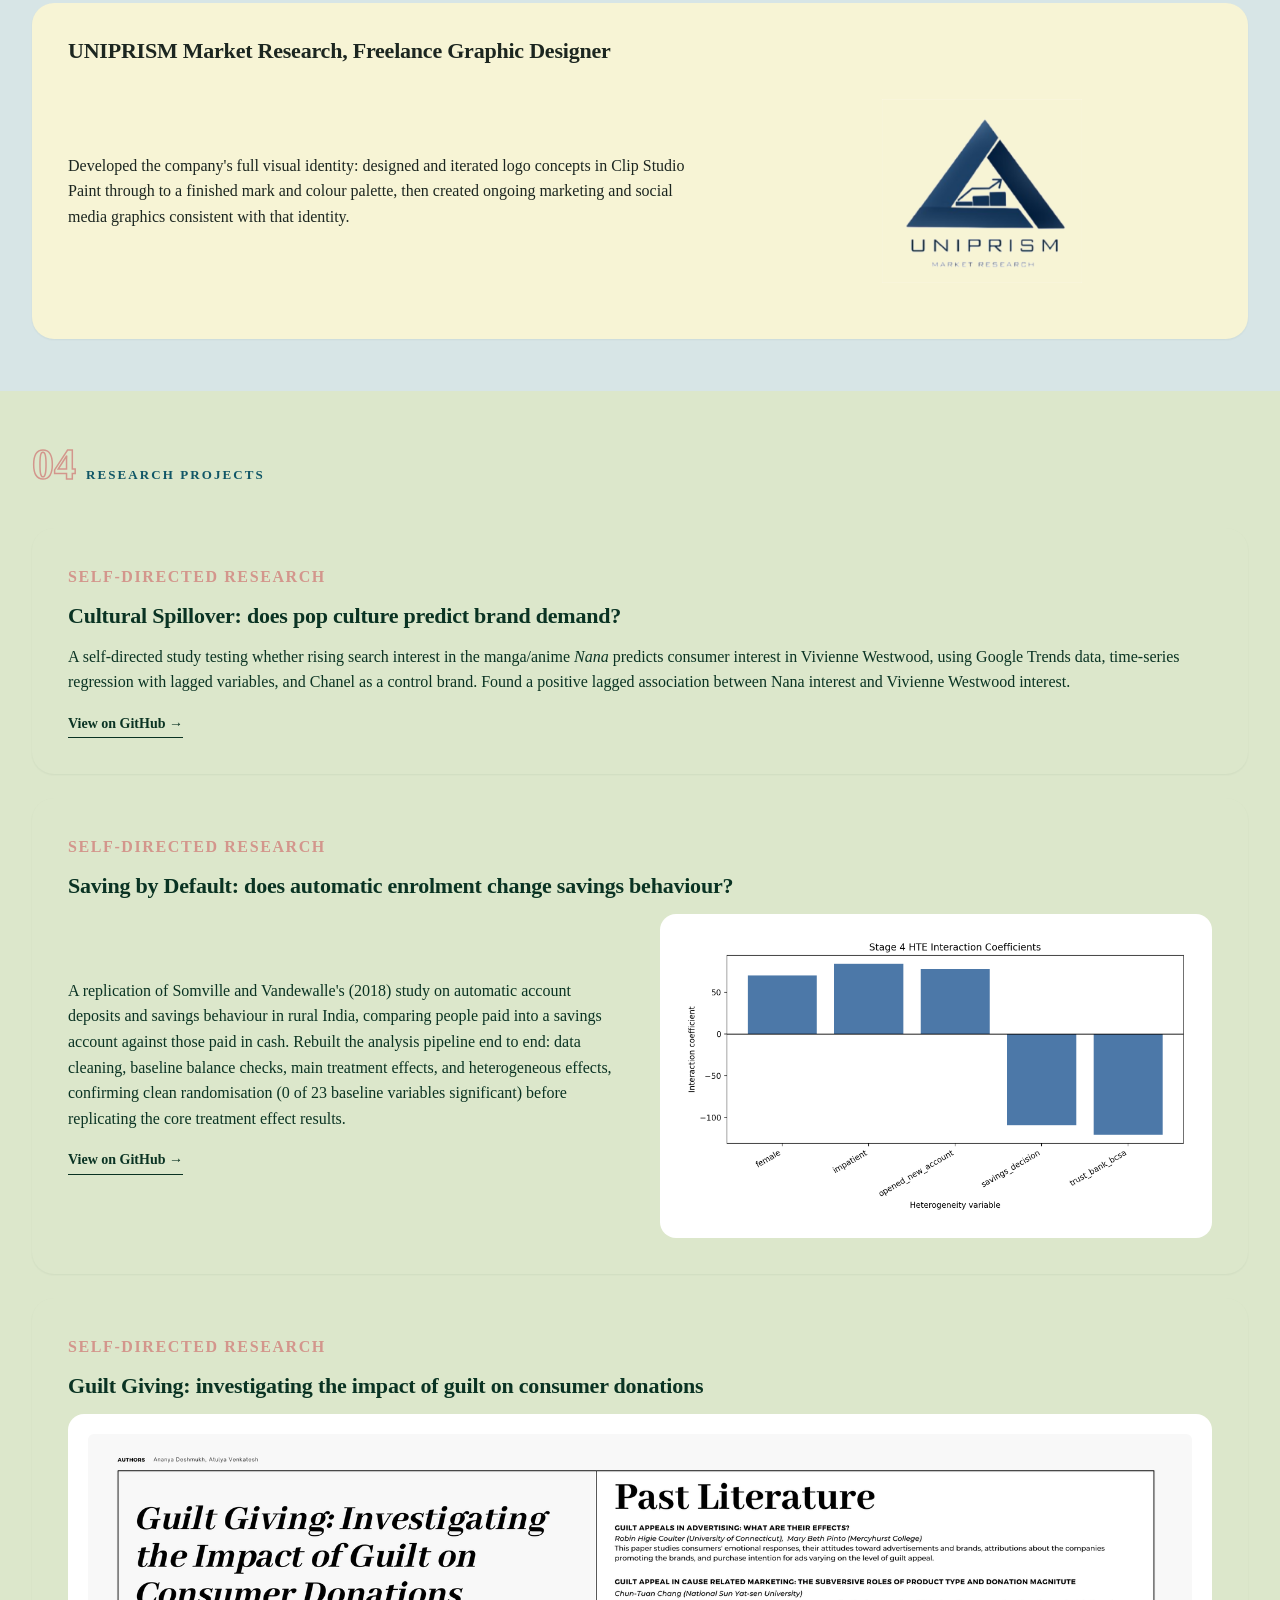
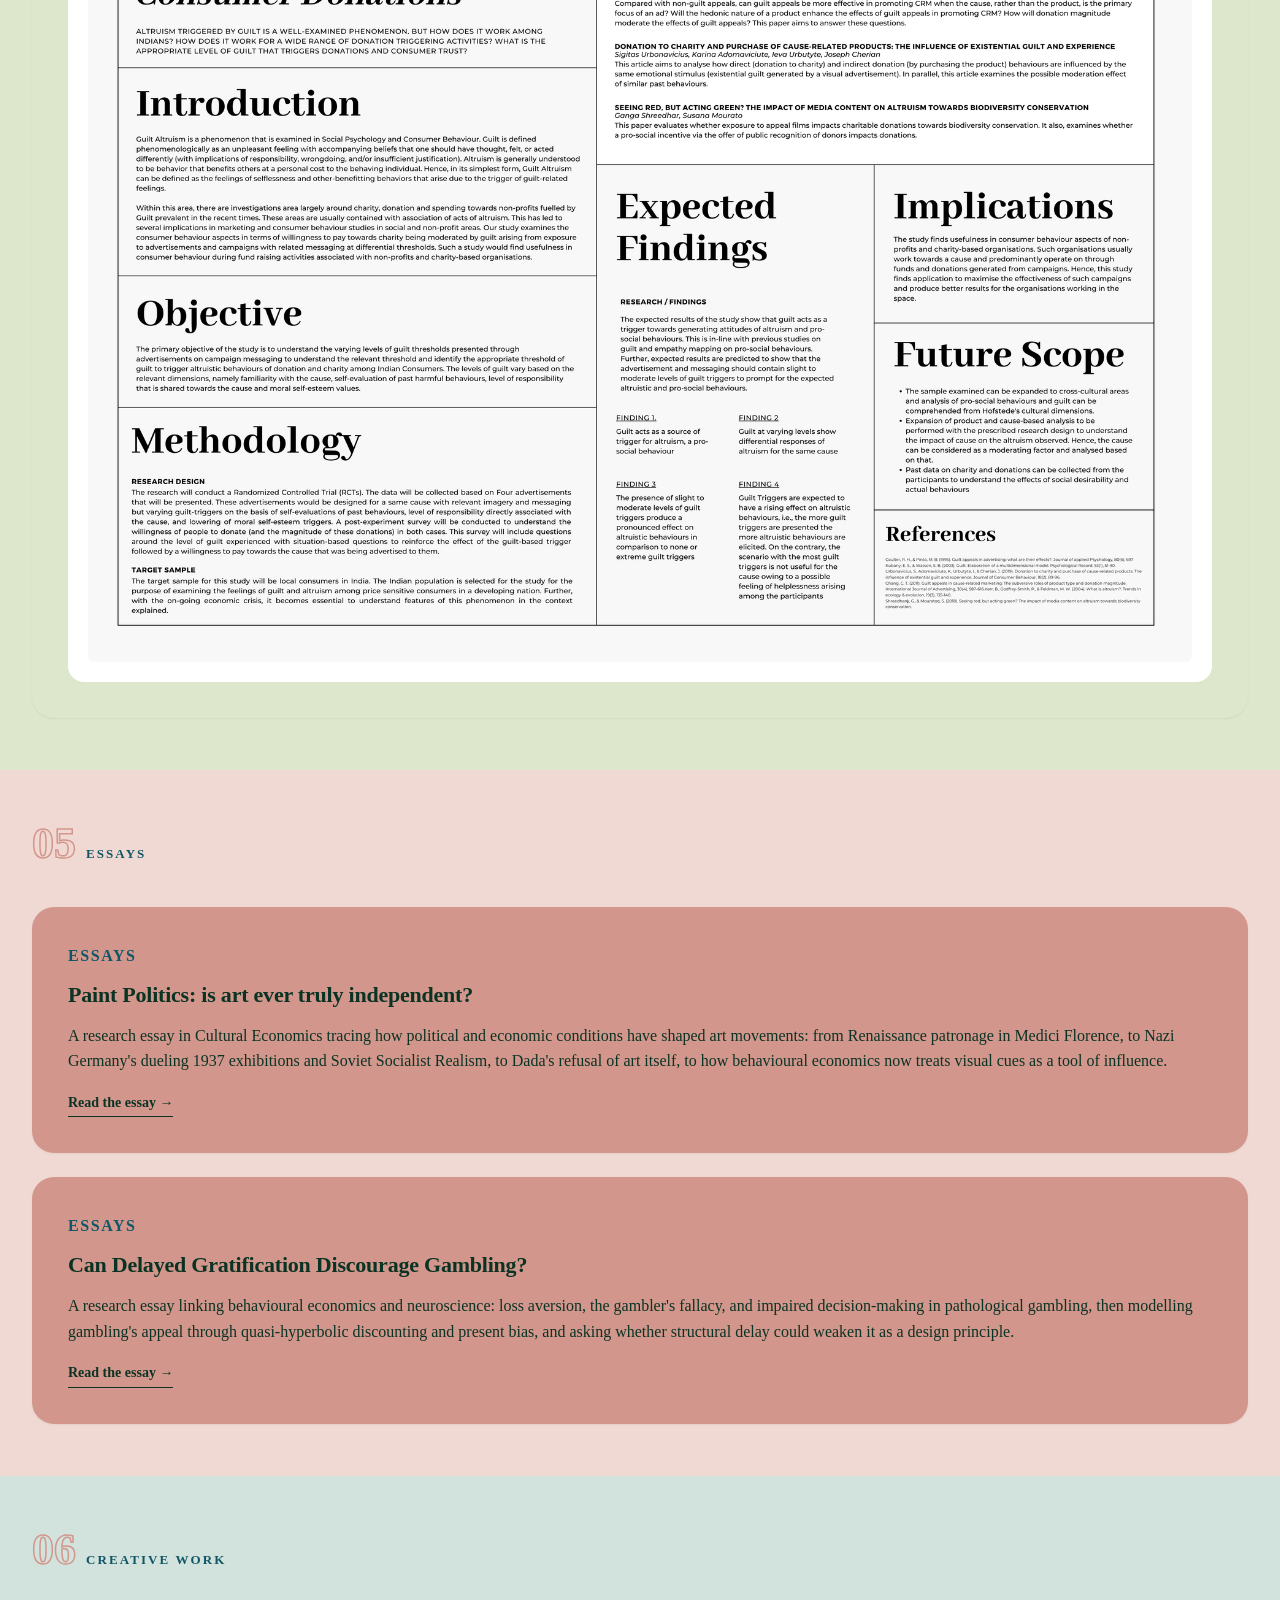
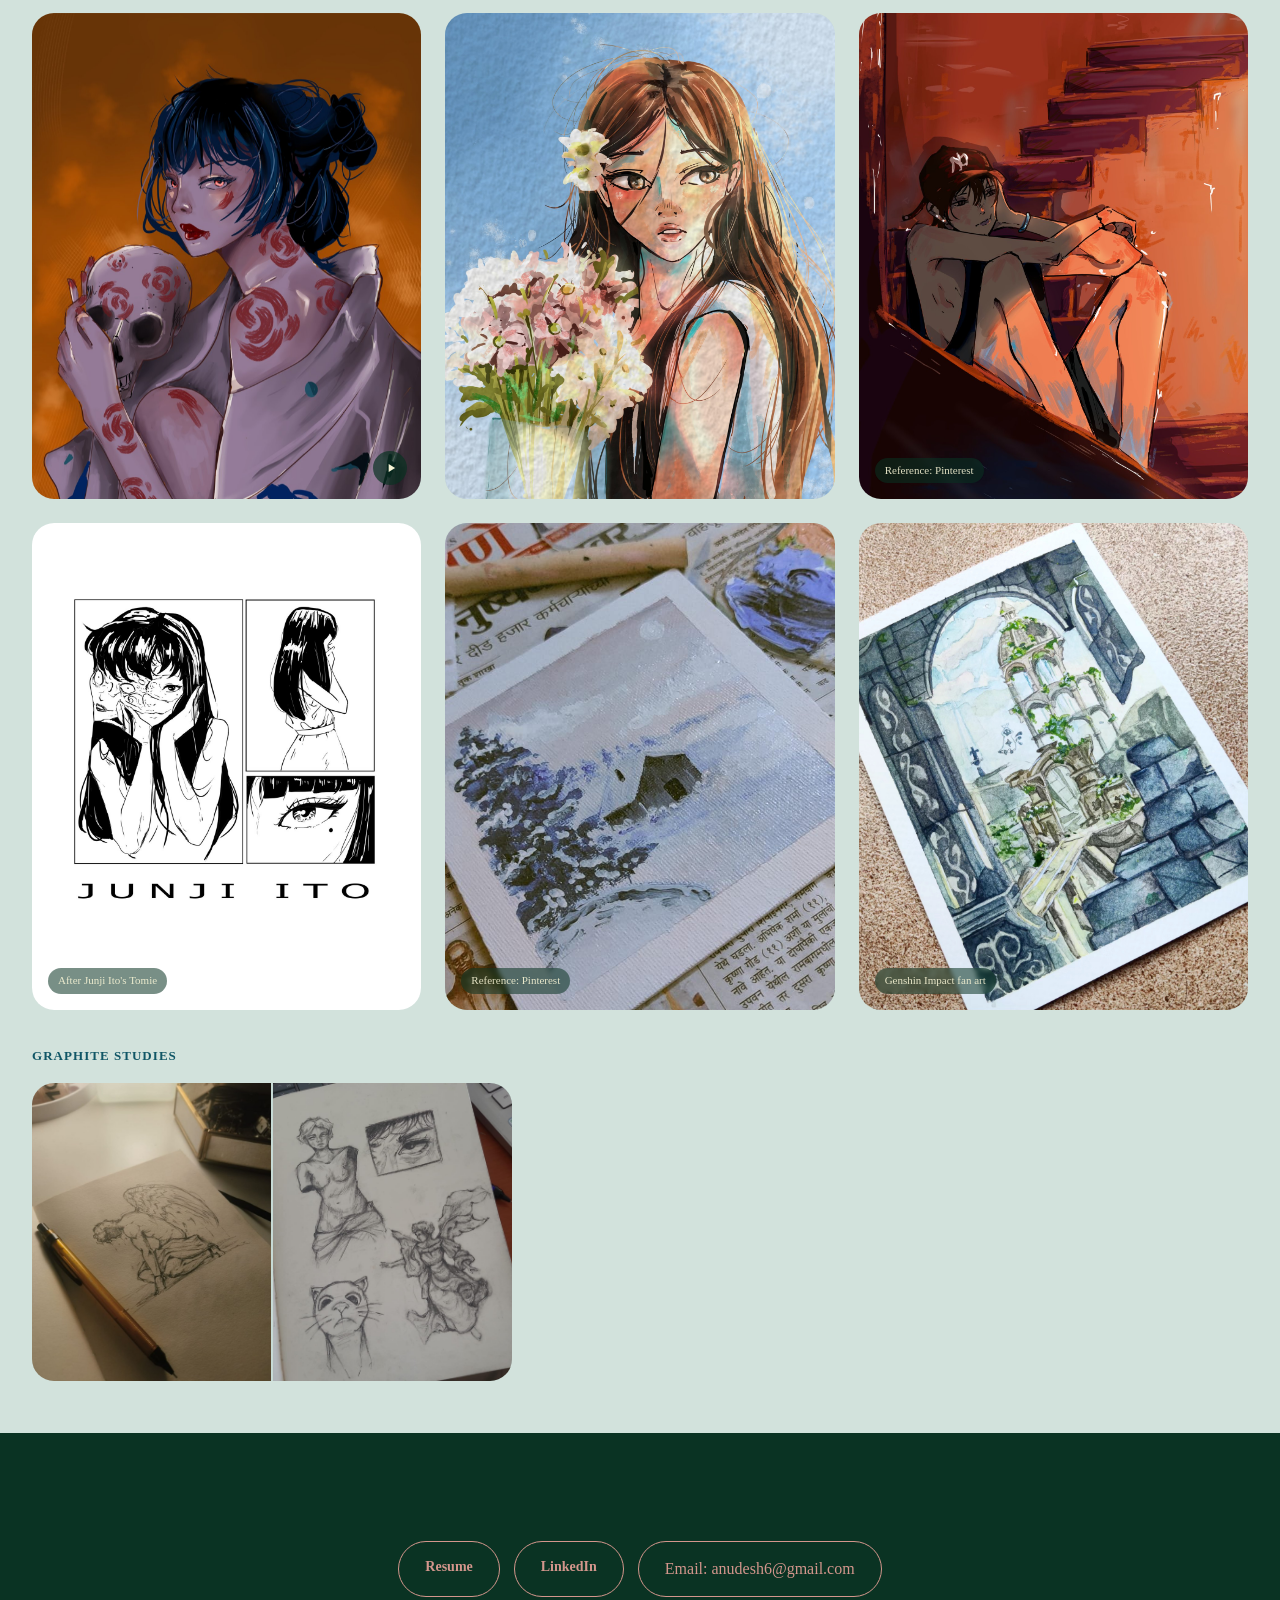
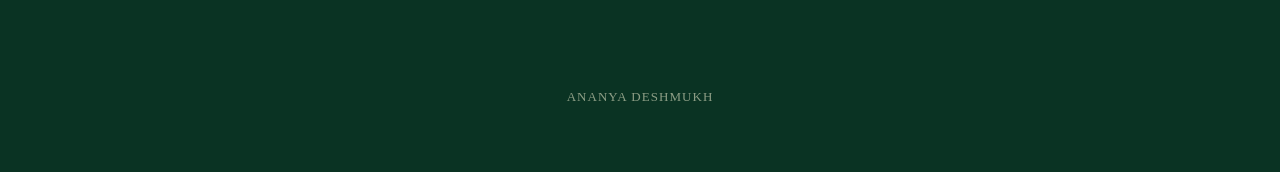
==== commit 5b30d752: "Major redesign: reorder sections, compact skills, styled numbers, GSAP layered-pinning scroll 1. Sec" ====
--- a/index.html
+++ b/index.html
@@ -28,9 +28,11 @@
       </button>
       <nav class="nav-links" id="nav-links">
         <a href="#thread">About</a>
+        <a href="#skills">Skills</a>
         <a href="#work">Experience</a>
+        <a href="#research">Research</a>
+        <a href="#essays">Essays</a>
         <a href="#creative">Creative</a>
-        <a href="#skills">Skills</a>
         <a href="#contact">Contact</a>
       </nav>
     </div>
@@ -39,7 +41,7 @@
   <main>
 
     <!-- 1. Hero -->
-    <section class="hero" id="top">
+    <section class="panel hero" id="top">
       <div class="hero-inner">
         <div class="hero-text">
           <h1>Ananya Deshmukh</h1>
@@ -57,17 +59,71 @@
     </section>
 
     <!-- 2. The Thread -->
-    <section class="thread" id="thread">
+    <section class="panel thread" id="thread">
       <div class="section-inner narrow">
-        <p class="eyebrow">01 / The Thread</p>
+        <p class="section-marker"><span class="section-num">01</span><span class="section-label">About</span></p>
         <p class="thread-copy">I'm curious about how people make decisions and how brand identities are built. As an economics student, I've learnt analysis through tools like R and Python. As an art enthusiast, I've spent hours understanding visual cues and how they shape behaviour.</p>
       </div>
     </section>
 
-    <!-- 3. Insight Case Studies -->
-    <section class="work" id="work">
-      <div class="section-inner">
-        <p class="eyebrow">02 / Experience</p>
+    <!-- 3. Skills -->
+    <section class="panel skills" id="skills">
+      <div class="section-inner">
+        <p class="section-marker"><span class="section-num">02</span><span class="section-label">Skills</span></p>
+
+        <div class="skills-grid">
+          <div class="skill-group skill-research">
+            <h3>Research &amp; Insight</h3>
+            <div class="tags">
+              <span class="tag">Consumer behaviour research</span>
+              <span class="tag">Market research</span>
+              <span class="tag">Behavioural economics</span>
+              <span class="tag">Causal Analysis</span>
+            </div>
+          </div>
+
+          <div class="skill-group skill-analytics">
+            <h3>Analytics</h3>
+            <div class="tags">
+              <span class="tag">Python</span>
+              <span class="tag">R</span>
+              <span class="tag">STATA</span>
+              <span class="tag">SPSS</span>
+              <span class="tag">Power BI</span>
+              <span class="tag">SQL</span>
+              <span class="tag">Excel</span>
+            </div>
+          </div>
+
+          <div class="skill-group skill-creative">
+            <h3>Creative</h3>
+            <div class="tags">
+              <span class="tag">Digital illustration</span>
+              <span class="tag">Watercolour</span>
+              <span class="tag">Oil painting</span>
+              <span class="tag">Acrylic painting</span>
+              <span class="tag">Clip Studio Paint</span>
+              <span class="tag">Colour theory</span>
+            </div>
+          </div>
+
+          <div class="skill-group skill-languages">
+            <h3>Languages</h3>
+            <div class="tags">
+              <span class="tag">Marathi (native)</span>
+              <span class="tag">English (proficient)</span>
+              <span class="tag">Hindi (proficient)</span>
+              <span class="tag">Mandarin (elementary)</span>
+            </div>
+          </div>
+        </div>
+      </div>
+    </section>
+
+    <!-- 4. Experience -->
+    <section class="panel work" id="work">
+      <div class="section-inner">
+        <p class="section-marker"><span class="section-num">03</span><span class="section-label">Experience</span></p>
 
         <div class="card-grid">
 
@@ -92,6 +148,17 @@
               </div>
             </div>
           </article>
+
+        </div>
+      </div>
+    </section>
+
+    <!-- 5. Research Projects -->
+    <section class="panel research" id="research">
+      <div class="section-inner">
+        <p class="section-marker"><span class="section-num">04</span><span class="section-label">Research Projects</span></p>
+
+        <div class="card-grid">
 
           <article class="card card-highlight card-wide">
             <p class="card-label">Self-directed research</p>
@@ -122,6 +189,17 @@
             </div>
           </article>
 
+        </div>
+      </div>
+    </section>
+
+    <!-- 6. Essays -->
+    <section class="panel essays" id="essays">
+      <div class="section-inner">
+        <p class="section-marker"><span class="section-num">05</span><span class="section-label">Essays</span></p>
+
+        <div class="card-grid">
+
           <article class="card card-essay card-wide">
             <p class="card-label">Essays</p>
             <h3>Paint Politics: is art ever truly independent?</h3>
@@ -140,10 +218,10 @@
       </div>
     </section>
 
-    <!-- 4. Creative Work -->
-    <section class="creative" id="creative">
-      <div class="section-inner">
-        <p class="eyebrow">03 / Creative Work</p>
+    <!-- 7. Creative Work -->
+    <section class="panel creative" id="creative">
+      <div class="section-inner">
+        <p class="section-marker"><span class="section-num">06</span><span class="section-label">Creative Work</span></p>
 
         <div class="gallery">
           <figure class="gallery-item flip-card">
@@ -213,63 +291,9 @@
       </div>
     </section>
 
-    <!-- 5. Skills -->
-    <section class="skills" id="skills">
-      <div class="section-inner">
-        <p class="eyebrow">04 / Skills</p>
-
-        <div class="skills-grid">
-          <div class="skill-group skill-research">
-            <h3>Research &amp; Insight</h3>
-            <ul class="skill-list">
-              <li>Consumer behaviour research</li>
-              <li>Market research</li>
-              <li>Behavioural economics</li>
-              <li>Causal Analysis</li>
-            </ul>
-          </div>
-
-          <div class="skill-group skill-analytics">
-            <h3>Analytics</h3>
-            <ul class="skill-list">
-              <li>Python</li>
-              <li>R</li>
-              <li>STATA</li>
-              <li>SPSS</li>
-              <li>Power BI</li>
-              <li>SQL</li>
-              <li>Excel</li>
-            </ul>
-          </div>
-
-          <div class="skill-group skill-creative">
-            <h3>Creative</h3>
-            <ul class="skill-list">
-              <li>Digital illustration</li>
-              <li>Watercolour</li>
-              <li>Oil painting</li>
-              <li>Acrylic painting</li>
-              <li>Clip Studio Paint</li>
-              <li>Colour theory</li>
-            </ul>
-          </div>
-
-          <div class="skill-group skill-languages">
-            <h3>Languages</h3>
-            <ul class="skill-list">
-              <li>Marathi (native)</li>
-              <li>English (proficient)</li>
-              <li>Hindi (proficient)</li>
-              <li>Mandarin (elementary)</li>
-            </ul>
-          </div>
-        </div>
-      </div>
-    </section>
-
   </main>
 
-  <!-- 6. Close -->
+  <!-- 8. Close -->
   <footer class="close" id="contact">
     <div class="section-inner narrow">
       <div class="cta-row">
@@ -288,5 +312,8 @@
   </div>
 
   <script src="script.js"></script>
+  <script src="https://cdn.jsdelivr.net/npm/gsap@3.12.5/dist/gsap.min.js"></script>
+  <script src="https://cdn.jsdelivr.net/npm/gsap@3.12.5/dist/ScrollTrigger.min.js"></script>
+  <script src="scroll-effects.js"></script>
 </body>
 </html>
--- a/styles.css
+++ b/styles.css
@@ -14,6 +14,20 @@
 
   --ink: #1c2620;
   --radius: 22px;
+
+  /* Spacing scale — tune these to adjust vertical rhythm site-wide */
+  --space-3xs: 6px;
+  --space-2xs: 10px;
+  --space-xs: 16px;
+  --space-sm: 24px;
+  --space-md: 36px;
+  --space-lg: 52px;
+  --space-xl: 76px;
+
+  /* Section marker (the "01 / About" style numbers) */
+  --marker-num-size: 44px;
+  --marker-num-color: var(--rosy);
+  --marker-num-weight: 700;
 }
 
 html {
@@ -68,14 +82,34 @@
   max-width: 900px;
 }
 
-.eyebrow {
-  font-family: 'Helvetica Neue', 'Times New Roman', sans-serif;
-  font-size: 12px;
+/* Section marker: a styled number badge + label, used instead of a
+   plain "01 / About" text eyebrow. Tune the look via the
+   --marker-num-* custom properties in :root, or override per-section
+   below (e.g. .skills .section-num). */
+.section-marker {
+  display: flex;
+  align-items: baseline;
+  gap: var(--space-2xs);
+  margin-bottom: var(--space-md);
+}
+
+.section-num {
+  font-family: 'Gambetta', 'Georgia', serif;
+  font-size: var(--marker-num-size);
+  font-weight: var(--marker-num-weight);
+  line-height: 1;
+  color: transparent;
+  -webkit-text-stroke: 1.5px var(--marker-num-color);
+}
+
+.section-label {
+  font-family: 'Helvetica Neue', 'Times New Roman', sans-serif;
+  font-size: 13px;
   font-weight: 700;
-  letter-spacing: 0.18em;
+  letter-spacing: 0.16em;
   text-transform: uppercase;
   color: var(--midnight);
-  margin-bottom: 28px;
+  padding-bottom: 6px;
 }
 
 .section-title {
@@ -304,7 +338,7 @@
 }
 
 .hero {
-  padding: 64px 0 96px;
+  padding: var(--space-xl) 0 var(--space-lg);
 }
 
 .hero-inner {
@@ -330,7 +364,7 @@
 
 .hero-art img {
   width: 100%;
-  max-width: 340px;
+  max-width: 560px;
 }
 
 .hero-inner h1 {
@@ -350,7 +384,8 @@
 
 /* ---------- The Thread ---------- */
 .thread {
-  padding: 40px 0 96px;
+  padding: var(--space-lg) 0;
+  background: #EFE6C9;
 }
 
 .thread-copy {
@@ -361,21 +396,31 @@
 
 /* ---------- Cards / Work ---------- */
 .work {
-  padding: 96px 0;
-  background: rgba(211, 150, 140, 0.12);
+  padding: var(--space-lg) 0;
+  background: #D7E5E6;
+}
+
+.research {
+  padding: var(--space-lg) 0;
+  background: #DCE7CB;
+}
+
+.essays {
+  padding: var(--space-lg) 0;
+  background: #F0D9D3;
 }
 
 .card-grid {
   display: grid;
   grid-template-columns: repeat(2, 1fr);
-  gap: 28px;
+  gap: var(--space-sm);
 }
 
 .card {
   min-width: 0;
   background: var(--beige);
   border-radius: var(--radius);
-  padding: 40px;
+  padding: var(--space-md);
   box-shadow: 0 1px 2px rgba(10, 51, 35, 0.06);
 }
 
@@ -510,13 +555,14 @@
 
 /* ---------- Creative gallery ---------- */
 .creative {
-  padding: 96px 0;
+  padding: var(--space-lg) 0;
+  background: #D2E2DC;
 }
 
 .gallery {
   display: grid;
   grid-template-columns: repeat(3, 1fr);
-  gap: 28px;
+  gap: var(--space-sm);
 }
 
 .gallery-item {
@@ -639,7 +685,7 @@
   letter-spacing: 0.08em;
   text-transform: uppercase;
   color: var(--midnight);
-  margin: 48px 0 20px;
+  margin: var(--space-md) 0 var(--space-xs);
 }
 
 .gallery-graphite {
@@ -659,44 +705,70 @@
 
 /* ---------- Skills ---------- */
 .skills {
-  padding: 72px 0;
-  background: rgba(16, 86, 102, 0.1);
+  padding: var(--space-lg) 0;
+  background: #E1EAD1;
 }
 
 .skills-grid {
   display: grid;
-  grid-template-columns: repeat(2, 1fr);
-  gap: 32px 48px;
+  grid-template-columns: repeat(4, 1fr);
+  gap: var(--space-md) var(--space-sm);
 }
 
 .skill-group h3 {
-  font-size: 16px;
-  margin-bottom: 16px;
-  color: var(--midnight);
-}
-
-.skill-list {
-  list-style: none;
-  display: flex;
-  flex-direction: column;
-  gap: 11px;
-}
-
-.skill-list li {
-  position: relative;
-  padding-left: 24px;
-  font-family: 'Helvetica Neue', 'Times New Roman', sans-serif;
   font-size: 15px;
-  color: var(--ink);
-}
-
-.skill-list li::before {
-  content: "\2605";
-  position: absolute;
-  left: 0;
-  top: -1px;
-  color: var(--rosy);
-  font-size: 13px;
+  margin-bottom: var(--space-xs);
+  color: var(--midnight);
+}
+
+.tags {
+  display: flex;
+  flex-wrap: wrap;
+  gap: var(--space-3xs) var(--space-2xs);
+}
+
+.tag {
+  font-family: 'Helvetica Neue', 'Times New Roman', sans-serif;
+  font-size: 12.5px;
+  font-weight: 600;
+  padding: 7px 13px;
+  border-radius: 999px;
+  background: var(--beige);
+  border: 1.5px solid var(--moss);
+  color: var(--dark-green);
+  transition: background 0.15s ease, color 0.15s ease;
+}
+
+.tag:hover {
+  background: var(--moss);
+  color: var(--beige);
+}
+
+.skill-research .tag {
+  border-color: var(--midnight);
+}
+
+.skill-research .tag:hover {
+  background: var(--midnight);
+  color: var(--beige);
+}
+
+.skill-analytics .tag {
+  border-color: var(--dark-green);
+}
+
+.skill-analytics .tag:hover {
+  background: var(--dark-green);
+  color: var(--beige);
+}
+
+.skill-creative .tag {
+  border-color: var(--rosy);
+}
+
+.skill-creative .tag:hover {
+  background: var(--rosy);
+  color: var(--dark-green);
 }
 
 /* ---------- Essay / Writing pages ---------- */
@@ -883,7 +955,66 @@
   background: rgba(247, 244, 213, 0.3);
 }
 
+/* ---------- Scroll-stacked panels (progressive enhancement) ----------
+   .panel sections render as normal, unconstrained sections by
+   default. scroll-effects.js adds "panels-active" to <body> only
+   after GSAP + ScrollTrigger load successfully AND the visitor
+   doesn't have prefers-reduced-motion set — that's what turns on the
+   full-viewport "stacking card" look and the pin behaviour. If the
+   script fails to load, or motion is reduced, everyone gets a normal
+   scrolling page with no changes needed on their part. */
+.panel {
+  position: relative;
+}
+
+body.panels-active {
+  padding-top: 0;
+}
+
+body.panels-active .panel {
+  height: 100vh;
+  height: 100dvh;
+  overflow-y: auto;
+  overscroll-behavior: contain;
+  -webkit-overflow-scrolling: touch;
+  display: flex;
+  flex-direction: column;
+  justify-content: center;
+  padding-top: 90px;
+  border-radius: 32px 32px 0 0;
+  box-shadow: 0 -18px 50px rgba(10, 51, 35, 0.2);
+}
+
+body.panels-active .panel::-webkit-scrollbar {
+  width: 0;
+  height: 0;
+}
+
+body.panels-active .panel:nth-of-type(1) { z-index: 1; }
+body.panels-active .panel:nth-of-type(2) { z-index: 2; }
+body.panels-active .panel:nth-of-type(3) { z-index: 3; }
+body.panels-active .panel:nth-of-type(4) { z-index: 4; }
+body.panels-active .panel:nth-of-type(5) { z-index: 5; }
+body.panels-active .panel:nth-of-type(6) { z-index: 6; }
+body.panels-active .panel:nth-of-type(7) { z-index: 7; }
+
+@media (prefers-reduced-motion: reduce) {
+  body.panels-active .panel {
+    height: auto;
+    overflow: visible;
+    box-shadow: none;
+    border-radius: 0;
+    padding-top: 0;
+  }
+}
+
 /* ---------- Responsive ---------- */
+@media (max-width: 1100px) {
+  .skills-grid {
+    grid-template-columns: repeat(2, 1fr);
+  }
+}
+
 @media (max-width: 860px) {
   .hero-inner {
     grid-template-columns: 1fr;
@@ -894,7 +1025,7 @@
   }
 
   .hero-art img {
-    max-width: 240px;
+    max-width: 340px;
   }
 
   .card-grid {
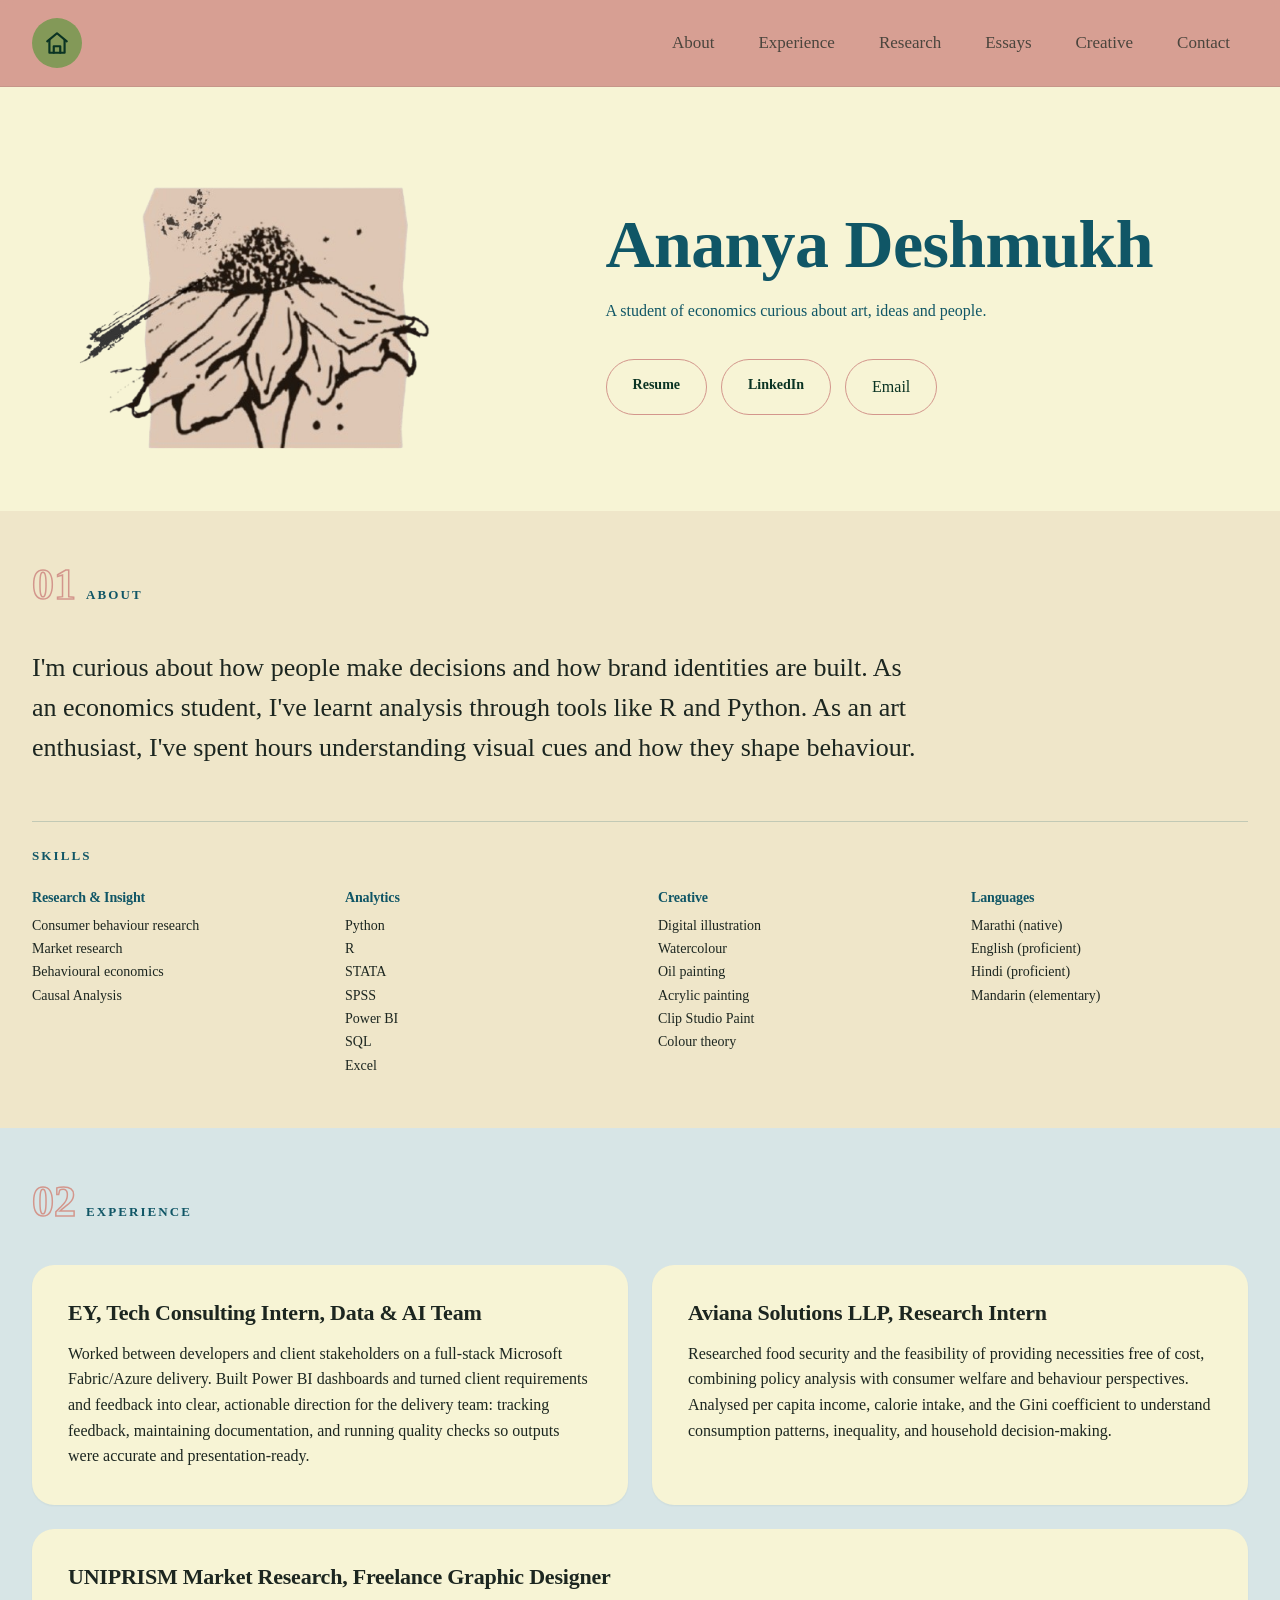
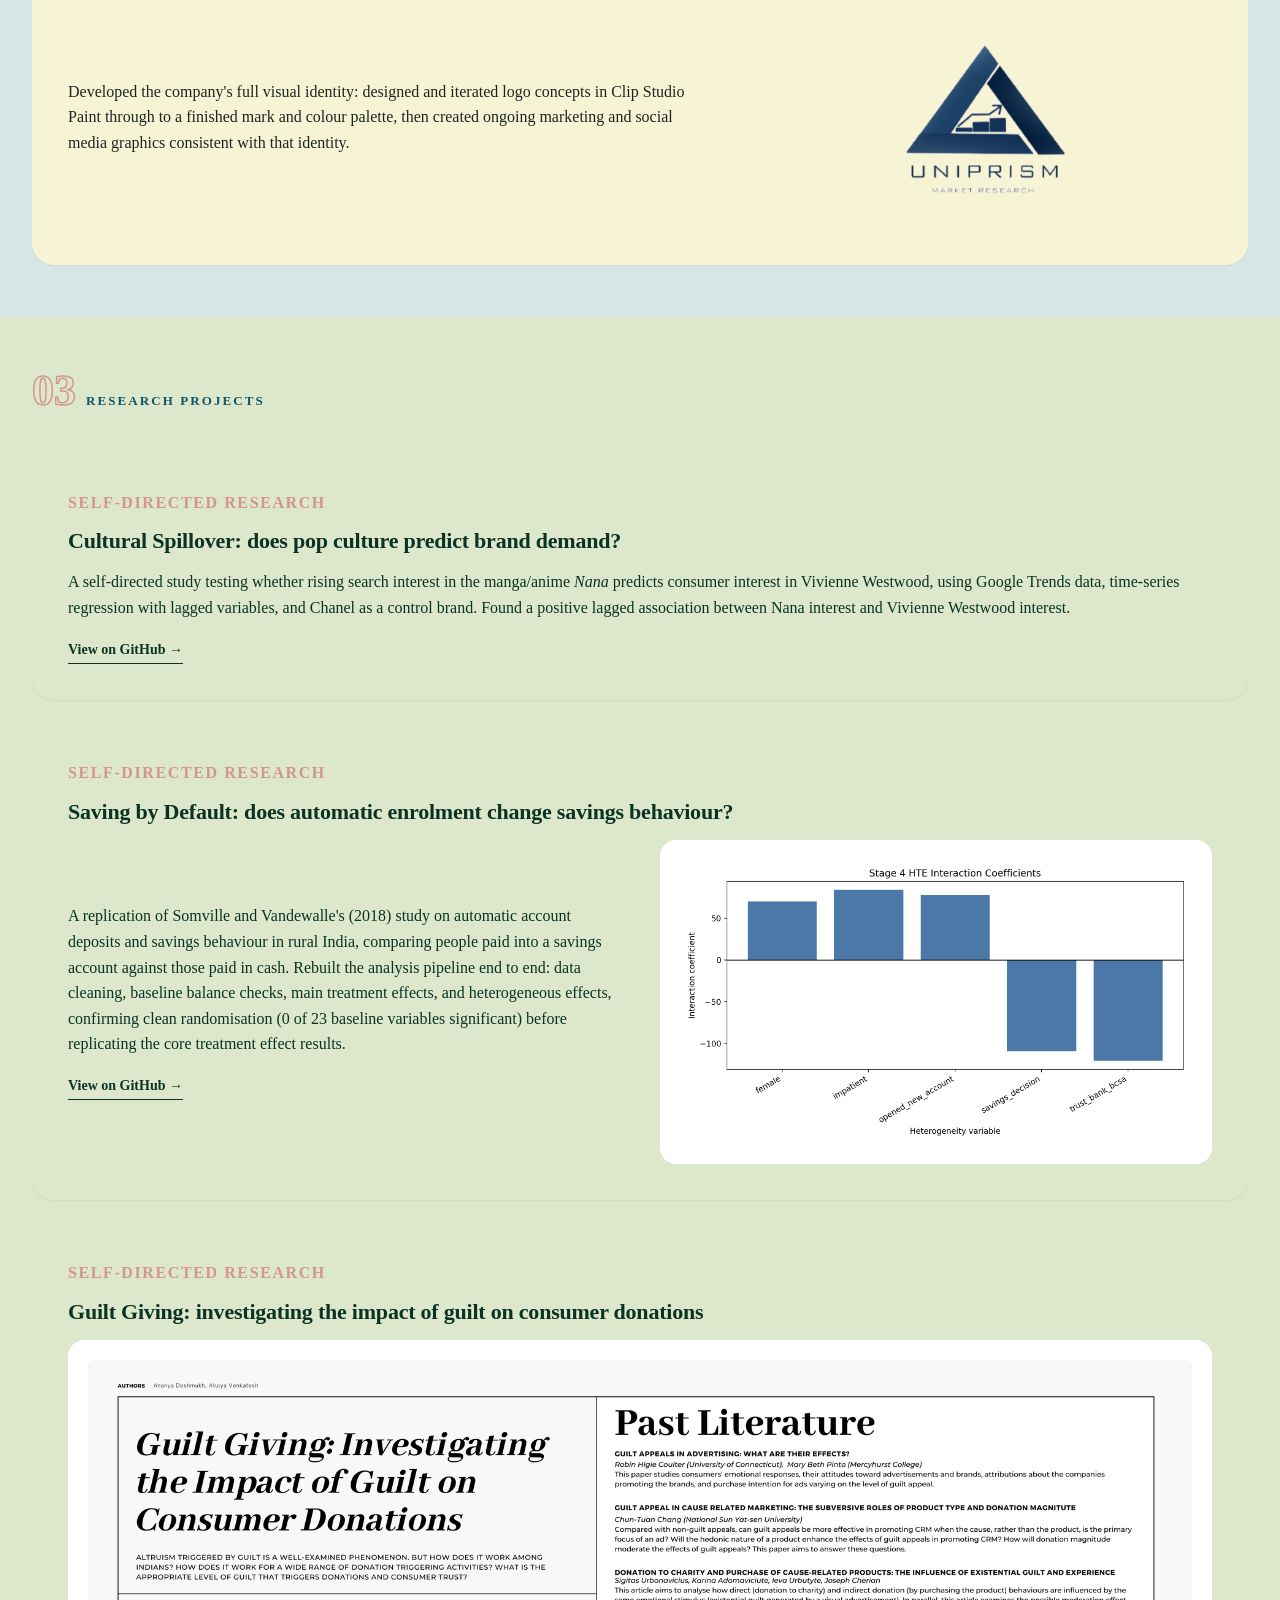
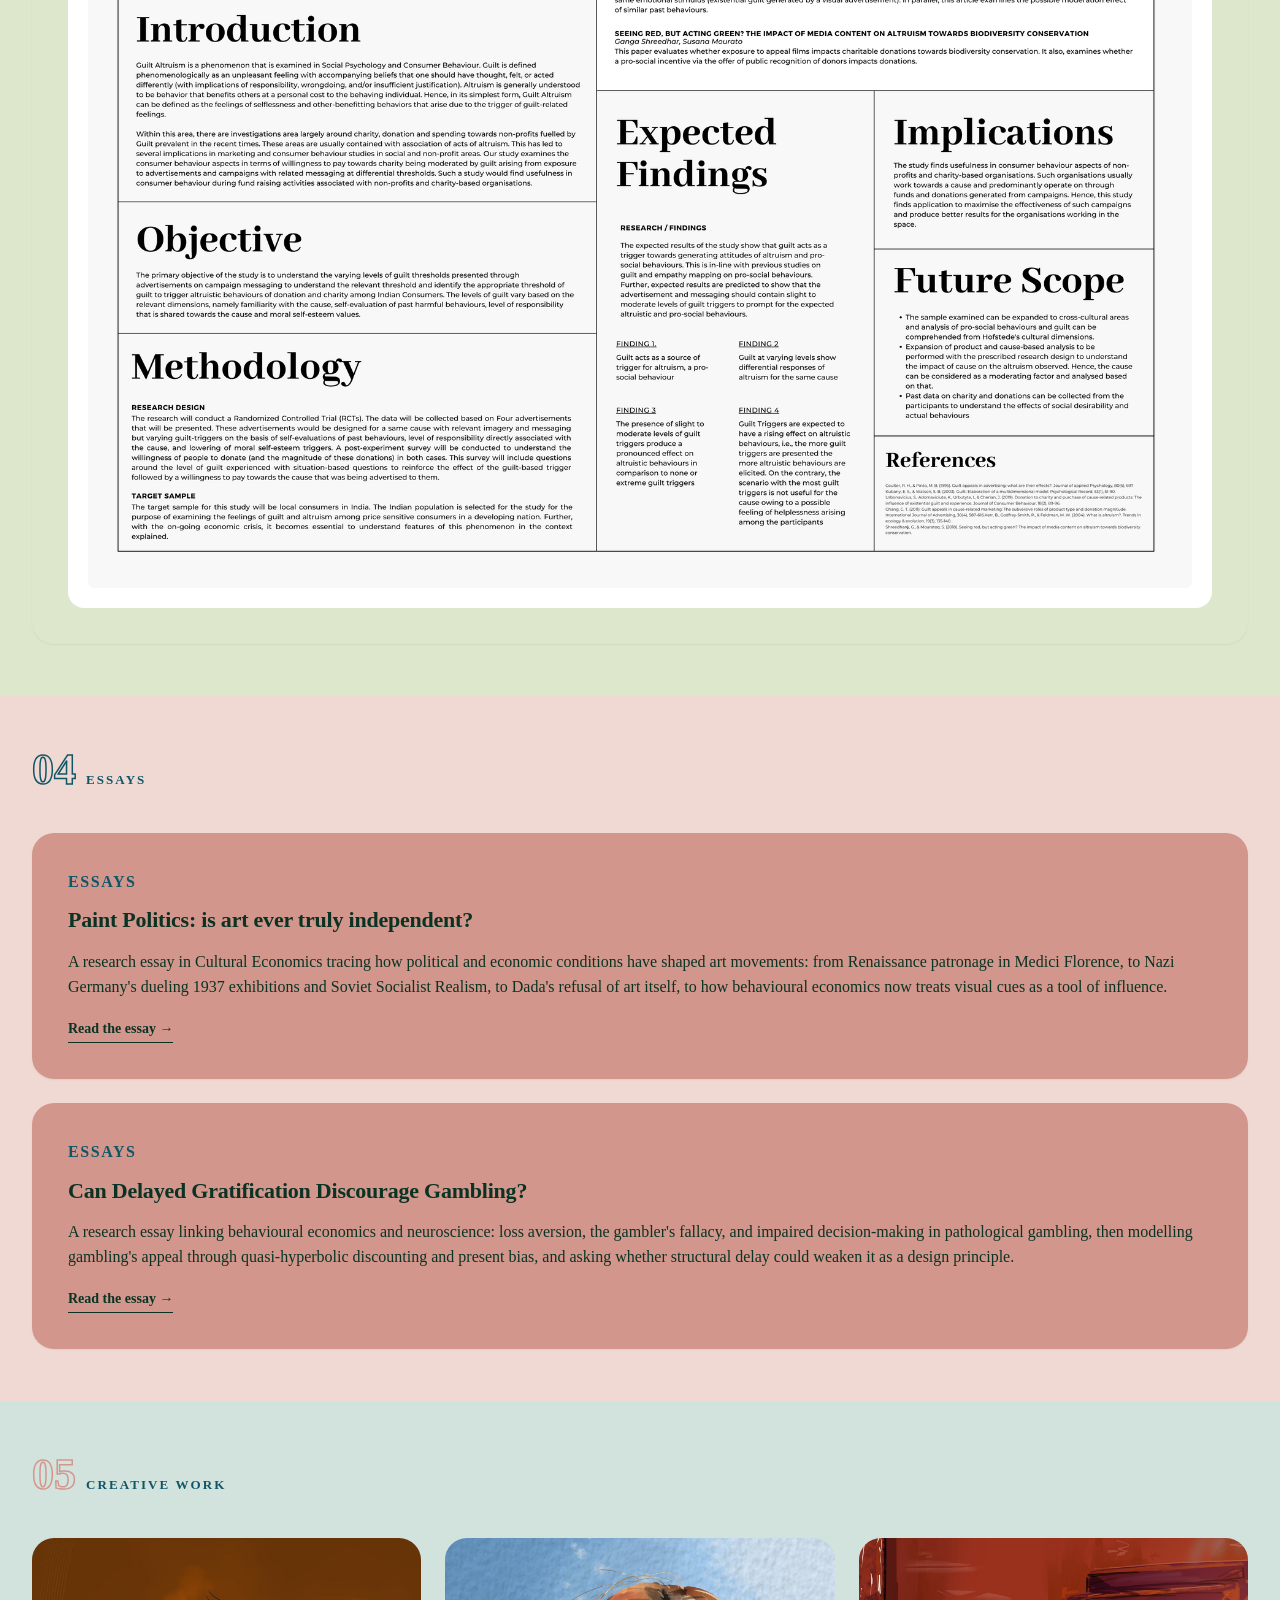
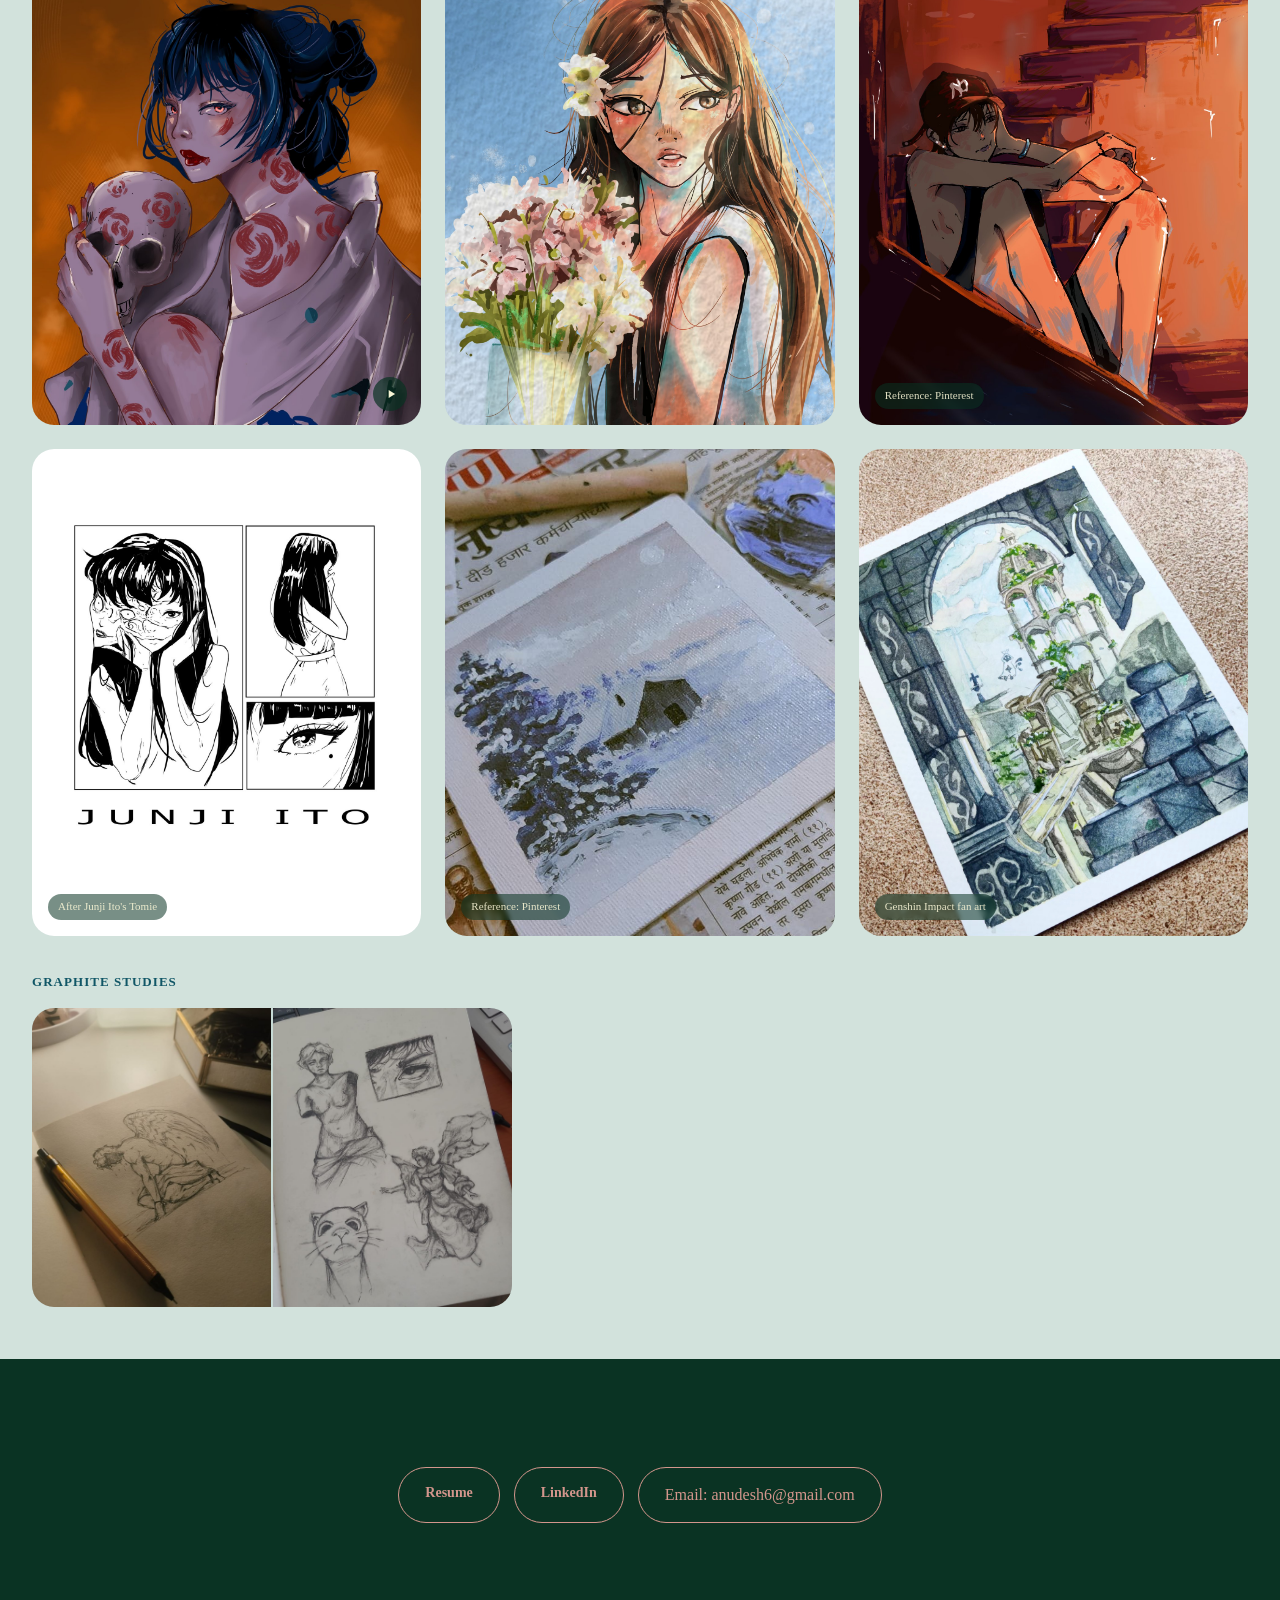
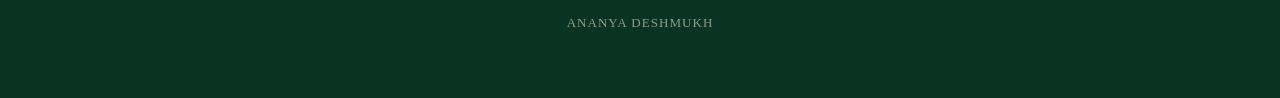
==== commit a84c6731: "Fix scroll model, merge Skills into About, compact skill lists Bug 1 + 7 (same root cause): panels w" ====
--- a/index.html
+++ b/index.html
@@ -28,7 +28,6 @@
       </button>
       <nav class="nav-links" id="nav-links">
         <a href="#thread">About</a>
-        <a href="#skills">Skills</a>
         <a href="#work">Experience</a>
         <a href="#research">Research</a>
         <a href="#essays">Essays</a>
@@ -58,72 +57,68 @@
       </div>
     </section>
 
-    <!-- 2. The Thread -->
+    <!-- 2. About (includes Skills) -->
     <section class="panel thread" id="thread">
-      <div class="section-inner narrow">
+      <div class="section-inner">
         <p class="section-marker"><span class="section-num">01</span><span class="section-label">About</span></p>
         <p class="thread-copy">I'm curious about how people make decisions and how brand identities are built. As an economics student, I've learnt analysis through tools like R and Python. As an art enthusiast, I've spent hours understanding visual cues and how they shape behaviour.</p>
-      </div>
-    </section>
-
-    <!-- 3. Skills -->
-    <section class="panel skills" id="skills">
-      <div class="section-inner">
-        <p class="section-marker"><span class="section-num">02</span><span class="section-label">Skills</span></p>
-
-        <div class="skills-grid">
-          <div class="skill-group skill-research">
-            <h3>Research &amp; Insight</h3>
-            <div class="tags">
-              <span class="tag">Consumer behaviour research</span>
-              <span class="tag">Market research</span>
-              <span class="tag">Behavioural economics</span>
-              <span class="tag">Causal Analysis</span>
+
+        <div class="skills-block" id="skills">
+          <p class="skills-heading">Skills</p>
+          <div class="skills-grid">
+            <div class="skill-group">
+              <h3>Research &amp; Insight</h3>
+              <ul class="skill-list">
+                <li>Consumer behaviour research</li>
+                <li>Market research</li>
+                <li>Behavioural economics</li>
+                <li>Causal Analysis</li>
+              </ul>
+            </div>
+
+            <div class="skill-group">
+              <h3>Analytics</h3>
+              <ul class="skill-list">
+                <li>Python</li>
+                <li>R</li>
+                <li>STATA</li>
+                <li>SPSS</li>
+                <li>Power BI</li>
+                <li>SQL</li>
+                <li>Excel</li>
+              </ul>
+            </div>
+
+            <div class="skill-group">
+              <h3>Creative</h3>
+              <ul class="skill-list">
+                <li>Digital illustration</li>
+                <li>Watercolour</li>
+                <li>Oil painting</li>
+                <li>Acrylic painting</li>
+                <li>Clip Studio Paint</li>
+                <li>Colour theory</li>
+              </ul>
+            </div>
+
+            <div class="skill-group">
+              <h3>Languages</h3>
+              <ul class="skill-list">
+                <li>Marathi (native)</li>
+                <li>English (proficient)</li>
+                <li>Hindi (proficient)</li>
+                <li>Mandarin (elementary)</li>
+              </ul>
             </div>
           </div>
-
-          <div class="skill-group skill-analytics">
-            <h3>Analytics</h3>
-            <div class="tags">
-              <span class="tag">Python</span>
-              <span class="tag">R</span>
-              <span class="tag">STATA</span>
-              <span class="tag">SPSS</span>
-              <span class="tag">Power BI</span>
-              <span class="tag">SQL</span>
-              <span class="tag">Excel</span>
-            </div>
-          </div>
-
-          <div class="skill-group skill-creative">
-            <h3>Creative</h3>
-            <div class="tags">
-              <span class="tag">Digital illustration</span>
-              <span class="tag">Watercolour</span>
-              <span class="tag">Oil painting</span>
-              <span class="tag">Acrylic painting</span>
-              <span class="tag">Clip Studio Paint</span>
-              <span class="tag">Colour theory</span>
-            </div>
-          </div>
-
-          <div class="skill-group skill-languages">
-            <h3>Languages</h3>
-            <div class="tags">
-              <span class="tag">Marathi (native)</span>
-              <span class="tag">English (proficient)</span>
-              <span class="tag">Hindi (proficient)</span>
-              <span class="tag">Mandarin (elementary)</span>
-            </div>
-          </div>
-        </div>
-      </div>
-    </section>
-
-    <!-- 4. Experience -->
+        </div>
+      </div>
+    </section>
+
+    <!-- 3. Experience -->
     <section class="panel work" id="work">
       <div class="section-inner">
-        <p class="section-marker"><span class="section-num">03</span><span class="section-label">Experience</span></p>
+        <p class="section-marker"><span class="section-num">02</span><span class="section-label">Experience</span></p>
 
         <div class="card-grid">
 
@@ -153,10 +148,10 @@
       </div>
     </section>
 
-    <!-- 5. Research Projects -->
+    <!-- 4. Research Projects -->
     <section class="panel research" id="research">
       <div class="section-inner">
-        <p class="section-marker"><span class="section-num">04</span><span class="section-label">Research Projects</span></p>
+        <p class="section-marker"><span class="section-num">03</span><span class="section-label">Research Projects</span></p>
 
         <div class="card-grid">
 
@@ -193,10 +188,10 @@
       </div>
     </section>
 
-    <!-- 6. Essays -->
+    <!-- 5. Essays -->
     <section class="panel essays" id="essays">
       <div class="section-inner">
-        <p class="section-marker"><span class="section-num">05</span><span class="section-label">Essays</span></p>
+        <p class="section-marker"><span class="section-num">04</span><span class="section-label">Essays</span></p>
 
         <div class="card-grid">
 
@@ -218,10 +213,10 @@
       </div>
     </section>
 
-    <!-- 7. Creative Work -->
+    <!-- 6. Creative Work -->
     <section class="panel creative" id="creative">
       <div class="section-inner">
-        <p class="section-marker"><span class="section-num">06</span><span class="section-label">Creative Work</span></p>
+        <p class="section-marker"><span class="section-num">05</span><span class="section-label">Creative Work</span></p>
 
         <div class="gallery">
           <figure class="gallery-item flip-card">
@@ -293,7 +288,7 @@
 
   </main>
 
-  <!-- 8. Close -->
+  <!-- 7. Close -->
   <footer class="close" id="contact">
     <div class="section-inner narrow">
       <div class="cta-row">
--- a/styles.css
+++ b/styles.css
@@ -28,6 +28,10 @@
   --marker-num-size: 44px;
   --marker-num-color: var(--rosy);
   --marker-num-weight: 700;
+
+  /* Height of the fixed nav bar. Panels reserve this much top padding
+     so their first line never sits underneath the nav. */
+  --nav-h: 90px;
 }
 
 html {
@@ -85,7 +89,7 @@
 /* Section marker: a styled number badge + label, used instead of a
    plain "01 / About" text eyebrow. Tune the look via the
    --marker-num-* custom properties in :root, or override per-section
-   below (e.g. .skills .section-num). */
+   below (e.g. .creative .section-num). */
 .section-marker {
   display: flex;
   align-items: baseline;
@@ -100,6 +104,12 @@
   line-height: 1;
   color: transparent;
   -webkit-text-stroke: 1.5px var(--marker-num-color);
+}
+
+/* Per-section override: the default rosy numeral is too low-contrast
+   on the Essays panel's pink ground. */
+.essays .section-num {
+  -webkit-text-stroke-color: var(--midnight);
 }
 
 .section-label {
@@ -392,6 +402,7 @@
   font-size: clamp(19px, 2.4vw, 26px);
   line-height: 1.55;
   color: var(--ink);
+  max-width: 900px;
 }
 
 /* ---------- Cards / Work ---------- */
@@ -703,72 +714,47 @@
   aspect-ratio: 4 / 5;
 }
 
-/* ---------- Skills ---------- */
-.skills {
-  padding: var(--space-lg) 0;
-  background: #E1EAD1;
+/* ---------- Skills (inside the About panel) ---------- */
+.skills-block {
+  margin-top: var(--space-lg);
+  padding-top: var(--space-sm);
+  border-top: 1.5px solid rgba(16, 86, 102, 0.2);
+}
+
+.skills-heading {
+  font-family: 'Helvetica Neue', 'Times New Roman', sans-serif;
+  font-size: 13px;
+  font-weight: 700;
+  letter-spacing: 0.16em;
+  text-transform: uppercase;
+  color: var(--midnight);
+  margin-bottom: var(--space-sm);
 }
 
 .skills-grid {
   display: grid;
   grid-template-columns: repeat(4, 1fr);
-  gap: var(--space-md) var(--space-sm);
+  gap: var(--space-sm) var(--space-md);
 }
 
 .skill-group h3 {
-  font-size: 15px;
-  margin-bottom: var(--space-xs);
-  color: var(--midnight);
-}
-
-.tags {
-  display: flex;
-  flex-wrap: wrap;
-  gap: var(--space-3xs) var(--space-2xs);
-}
-
-.tag {
-  font-family: 'Helvetica Neue', 'Times New Roman', sans-serif;
-  font-size: 12.5px;
-  font-weight: 600;
-  padding: 7px 13px;
-  border-radius: 999px;
-  background: var(--beige);
-  border: 1.5px solid var(--moss);
-  color: var(--dark-green);
-  transition: background 0.15s ease, color 0.15s ease;
-}
-
-.tag:hover {
-  background: var(--moss);
-  color: var(--beige);
-}
-
-.skill-research .tag {
-  border-color: var(--midnight);
-}
-
-.skill-research .tag:hover {
-  background: var(--midnight);
-  color: var(--beige);
-}
-
-.skill-analytics .tag {
-  border-color: var(--dark-green);
-}
-
-.skill-analytics .tag:hover {
-  background: var(--dark-green);
-  color: var(--beige);
-}
-
-.skill-creative .tag {
-  border-color: var(--rosy);
-}
-
-.skill-creative .tag:hover {
-  background: var(--rosy);
-  color: var(--dark-green);
+  font-size: 14px;
+  margin-bottom: var(--space-2xs);
+  color: var(--midnight);
+}
+
+.skill-list {
+  list-style: none;
+  display: flex;
+  flex-direction: column;
+  gap: 3px;
+}
+
+.skill-list li {
+  font-family: 'Helvetica Neue', 'Times New Roman', sans-serif;
+  font-size: 14px;
+  line-height: 1.45;
+  color: var(--ink);
 }
 
 /* ---------- Essay / Writing pages ---------- */
@@ -971,41 +957,27 @@
   padding-top: 0;
 }
 
+/* Panels grow to fit their content (min-height, NOT height) and never
+   scroll internally — the page itself is the only scroll context, so
+   the wheel behaves normally everywhere and nothing gets clipped.
+   Content is top-aligned so a panel taller than the viewport can't
+   push its own first line above scroll position 0 where it would be
+   unreachable. z-index is assigned by index in scroll-effects.js, so
+   adding or removing a panel doesn't break the stacking order. */
 body.panels-active .panel {
-  height: 100vh;
-  height: 100dvh;
-  overflow-y: auto;
-  overscroll-behavior: contain;
-  -webkit-overflow-scrolling: touch;
+  min-height: 100vh;
   display: flex;
   flex-direction: column;
-  justify-content: center;
-  padding-top: 90px;
+  justify-content: flex-start;
+  padding-top: var(--nav-h);
+  padding-bottom: var(--space-lg);
   border-radius: 32px 32px 0 0;
   box-shadow: 0 -18px 50px rgba(10, 51, 35, 0.2);
 }
 
-body.panels-active .panel::-webkit-scrollbar {
-  width: 0;
-  height: 0;
-}
-
-body.panels-active .panel:nth-of-type(1) { z-index: 1; }
-body.panels-active .panel:nth-of-type(2) { z-index: 2; }
-body.panels-active .panel:nth-of-type(3) { z-index: 3; }
-body.panels-active .panel:nth-of-type(4) { z-index: 4; }
-body.panels-active .panel:nth-of-type(5) { z-index: 5; }
-body.panels-active .panel:nth-of-type(6) { z-index: 6; }
-body.panels-active .panel:nth-of-type(7) { z-index: 7; }
-
-@media (prefers-reduced-motion: reduce) {
-  body.panels-active .panel {
-    height: auto;
-    overflow: visible;
-    box-shadow: none;
-    border-radius: 0;
-    padding-top: 0;
-  }
+/* The hero is always short enough to fit, so it can stay centred. */
+body.panels-active .panel.hero {
+  justify-content: center;
 }
 
 /* ---------- Responsive ---------- */
@@ -1045,8 +1017,10 @@
     grid-template-columns: repeat(2, 1fr);
   }
 
+  /* Compact lists stay two-up on phones — one column would make the
+     About panel needlessly tall. */
   .skills-grid {
-    grid-template-columns: 1fr;
+    grid-template-columns: repeat(2, 1fr);
   }
 
   .nav-toggle {
